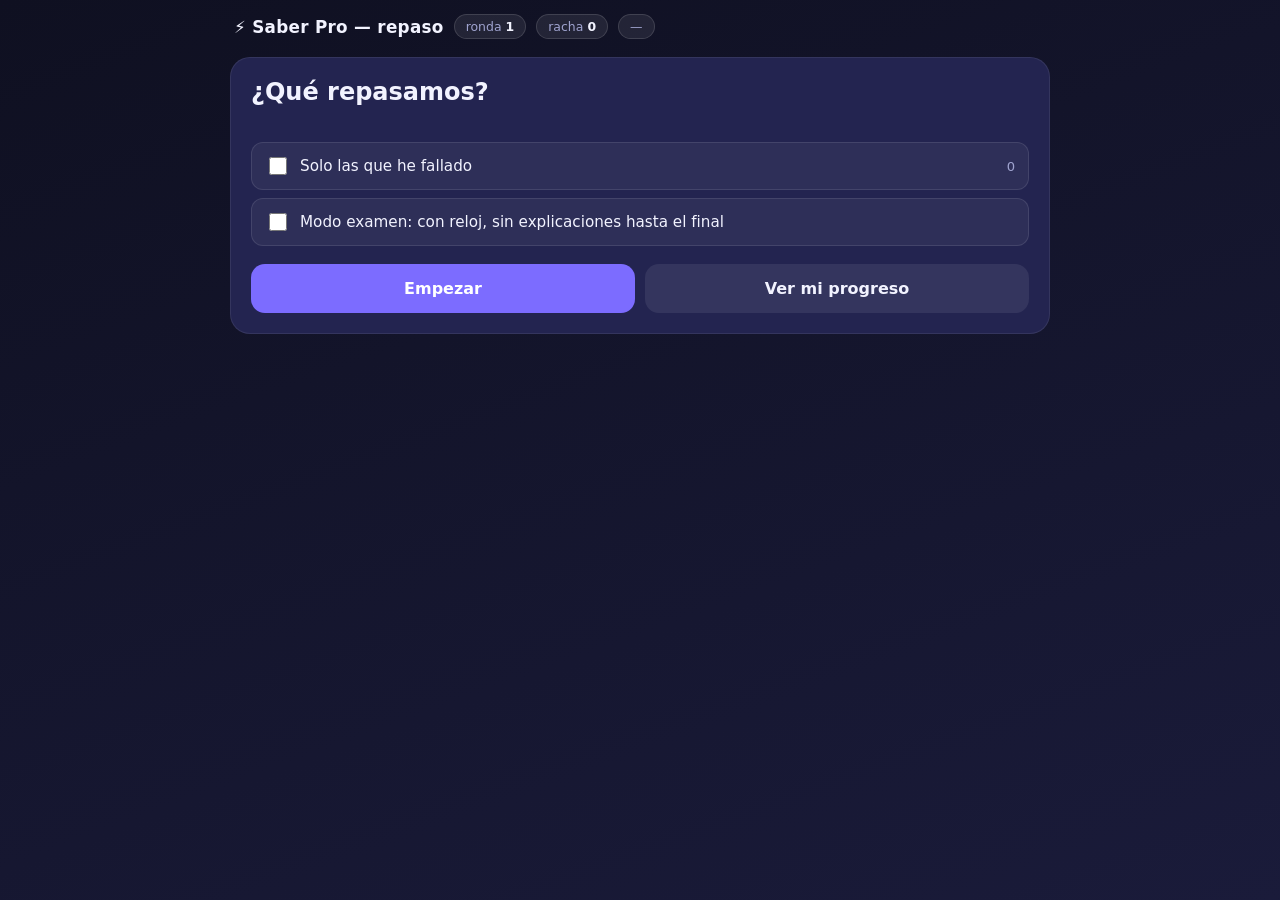
==== src/plantilla.html @ 910c6743 "Repaso Saber Pro: 90 preguntas con explicación, modo examen y GitHub Pages Co-Authored-By: Claude Op" ====
<!DOCTYPE html>
<html lang="es"><head>
<meta charset="utf-8">
<meta name="viewport" content="width=device-width,initial-scale=1,viewport-fit=cover">
<meta name="description" content="Repaso gratuito para el Saber Pro: Lectura Crítica, Razonamiento Cuantitativo y Competencias Ciudadanas, con explicación de cada respuesta.">
<title>Saber Pro — repaso</title>
<style>

:root{
  --bg:#0f1021; --bg2:#1a1b3a; --card:#232450; --txt:#f2f3ff; --dim:#9fa3cf;
  --a:#e2413f; --b:#1368ce; --c:#d89e00; --d:#26890c; --ok:#26890c; --bad:#e2413f;
}
*{box-sizing:border-box;-webkit-tap-highlight-color:transparent}
body{margin:0;font-family:system-ui,-apple-system,"Segoe UI",Roboto,sans-serif;
  background:linear-gradient(160deg,var(--bg),var(--bg2));color:var(--txt);
  min-height:100dvh;padding:env(safe-area-inset-top) 12px calc(12px + env(safe-area-inset-bottom))}
.wrap{max-width:820px;margin:0 auto}
header{display:flex;align-items:center;gap:10px;padding:14px 4px 10px;flex-wrap:wrap}
h1{font-size:1.05rem;margin:0;font-weight:800;letter-spacing:.3px}
.pill{background:#ffffff14;border:1px solid #ffffff22;border-radius:999px;
  padding:4px 11px;font-size:.78rem;color:var(--dim);white-space:nowrap}
.pill b{color:var(--txt)}
button{font:inherit;cursor:pointer;border:0;border-radius:14px}
.menu{background:var(--card);border:1px solid #ffffff14;border-radius:20px;padding:20px;margin-top:8px}
.menu h2{margin:0 0 4px;font-size:1.5rem}
.menu p{color:var(--dim);margin:0 0 18px;font-size:.92rem;line-height:1.5}
.grid{display:grid;gap:10px;grid-template-columns:1fr}
@media(min-width:620px){.grid.dos{grid-template-columns:1fr 1fr}}
.opt-area{display:flex;flex-direction:column;gap:8px;margin:14px 0 18px}
.chk{display:flex;align-items:center;gap:10px;background:#ffffff0d;border:1px solid #ffffff1a;
  border-radius:12px;padding:11px 13px;font-size:.95rem}
.chk input{width:18px;height:18px;accent-color:#7c6cff}
.chk .n{margin-left:auto;color:var(--dim);font-size:.82rem}
.btn{background:#7c6cff;color:#fff;padding:15px 18px;font-weight:800;font-size:1rem;width:100%}
.btn.sec{background:#ffffff14;color:var(--txt);font-weight:600}
.btn:active{transform:translateY(1px)}
.bar{height:6px;background:#ffffff14;border-radius:99px;overflow:hidden;margin:6px 0 14px}
.bar>i{display:block;height:100%;background:#7c6cff;transition:width .3s}
.qbox{background:var(--card);border:1px solid #ffffff14;border-radius:20px;padding:18px}
.meta{display:flex;gap:8px;flex-wrap:wrap;margin-bottom:12px}
.tag{font-size:.72rem;padding:3px 9px;border-radius:99px;background:#ffffff14;color:var(--dim)}
.tag.warn{background:#d89e0033;color:#ffd978}
.q{font-size:1.18rem;line-height:1.45;font-weight:700;margin:0 0 16px}
details.ctx{margin:0 0 14px;background:#ffffff0a;border:1px solid #ffffff1a;border-radius:12px}
details.ctx summary{cursor:pointer;padding:11px 14px;font-size:.88rem;color:#b9bdf0;font-weight:600}
details.ctx .body{padding:0 14px 14px;font-size:.9rem;line-height:1.6;color:#dfe1ff;
  max-height:52vh;overflow:auto}
.opts{display:flex;flex-direction:column;gap:10px}
.opt{display:flex;gap:12px;align-items:flex-start;text-align:left;padding:14px 15px;
  color:#fff;font-size:.97rem;line-height:1.4;width:100%;opacity:.97;transition:.15s}
.opt .k{font-weight:900;flex:0 0 auto;width:22px}
.opt .gr{display:block;width:100%;max-width:430px;margin:8px 0 2px;border-radius:8px;background:#fff}
.opt.A{background:var(--a)} .opt.B{background:var(--b)}
.opt.C{background:var(--c)} .opt.D{background:var(--d)}
.opt:disabled{opacity:.35}
.opt.win{opacity:1;outline:3px solid #fff;transform:scale(1.01)}
.opt.lose{opacity:.3;filter:grayscale(.6)}
.fb{margin-top:16px;border-radius:14px;padding:14px 15px;font-size:.93rem;line-height:1.55;display:none}
.fb.ok{background:#26890c26;border:1px solid #26890c66}
.fb.bad{background:#e2413f26;border:1px solid #e2413f66}
.fb b{display:block;margin-bottom:5px;font-size:1rem}
.fb .why{color:#e8e9ff}
.nav{display:flex;gap:10px;margin-top:16px}
.nav .btn{flex:1}
.stats{display:grid;grid-template-columns:repeat(3,1fr);gap:10px;margin:14px 0}
.stat{background:#ffffff0d;border:1px solid #ffffff14;border-radius:14px;padding:12px;text-align:center}
.stat .v{font-size:1.5rem;font-weight:800}
.stat .l{font-size:.72rem;color:var(--dim);margin-top:2px}
.foot{color:var(--dim);font-size:.75rem;text-align:center;padding:16px 8px 28px;line-height:1.6}
.toast{position:fixed;left:50%;transform:translateX(-50%);bottom:22px;background:#000000cc;
  border:1px solid #ffffff22;padding:10px 16px;border-radius:99px;font-size:.85rem;display:none}
details.ctx .body p{margin:0 0 .7em}
details.ctx .body ul,details.ctx .body ol{margin:0 0 .7em;padding-left:1.3em}
details.ctx .body img{display:block;max-width:100%;margin:8px 0;border-radius:8px;background:#fff}
details.ctx .body table{border-collapse:collapse;font-size:.8rem;margin:0 0 .8em;display:block;overflow-x:auto}
details.ctx .body th,details.ctx .body td{border:1px solid #ffffff2a;padding:4px 7px;text-align:left}
details.ctx .nota{font-size:.78rem;color:var(--dim);font-style:italic}
.reloj{font-variant-numeric:tabular-nums}
.reloj.poco{color:#ffd978;border-color:#d89e0066}
.repaso{margin-top:14px;display:flex;flex-direction:column;gap:10px}
.repaso .it{background:#ffffff0a;border:1px solid #ffffff1a;border-radius:12px;padding:12px 14px;font-size:.9rem;line-height:1.5}
.repaso .it .rq{font-weight:700;margin-bottom:4px}
.repaso .it .ra{color:#9ff59a;margin-bottom:4px}
.repaso .it .rt{color:var(--dim)}
.foot a{color:#b9bdf0}
</style></head>
<body><div class="wrap">

<header>
  <h1>⚡ Saber Pro — repaso</h1>
  <span class="pill" id="pillRonda">ronda <b>1</b></span>
  <span class="pill" id="pillRacha">racha <b>0</b></span>
  <span class="pill" id="pillGlobal">—</span>
  <span class="pill reloj" id="pillReloj" style="display:none"></span>
</header>

<section id="menu" class="menu">
  <h2>¿Qué repasamos?</h2>
  <p id="sub"></p>
  <div class="opt-area" id="areas"></div>
  <div class="opt-area">
    <label class="chk"><input type="checkbox" id="soloFallos">
      Solo las que he fallado <span class="n" id="nFallos">0</span></label>
    <label class="chk"><input type="checkbox" id="modoExamen">
      Modo examen: con reloj, sin explicaciones hasta el final <span class="n" id="nMin"></span></label>
  </div>
  <div class="grid dos">
    <button class="btn" onclick="empezar()">Empezar</button>
    <button class="btn sec" onclick="verStats()">Ver mi progreso</button>
  </div>
</section>

<section id="juego" style="display:none">
  <div class="bar"><i id="barra" style="width:0%"></i></div>
  <div class="qbox">
    <div class="meta" id="meta"></div>
    <div id="ctxHolder"></div>
    <p class="q" id="enunciado"></p>
    <div class="opts" id="opts"></div>
    <div class="fb" id="fb"></div>
    <div class="nav" id="nav" style="display:none">
      <button class="btn" id="btnSig" onclick="siguiente()">Siguiente →</button>
      <button class="btn sec" onclick="salir()">Salir</button>
    </div>
    <div class="nav" id="navExamen" style="display:none">
      <button class="btn sec" onclick="terminar()">Terminar examen</button>
    </div>
  </div>
</section>

<section id="fin" class="menu" style="display:none">
  <h2 id="finTit">Ronda terminada</h2>
  <div class="stats" id="finStats"></div>
  <p class="sub" id="finTxt" style="color:var(--dim);font-size:.9rem;line-height:1.5"></p>
  <div class="repaso" id="finRepaso"></div>
  <div class="grid dos" style="margin-top:16px">
    <button class="btn" onclick="empezar()">Otra ronda ↻</button>
    <button class="btn sec" onclick="salir()">Menú</button>
  </div>
</section>

<p class="foot" id="foot"></p>
<div class="toast" id="toast"></div>
</div>

<script>
const DATA = __DATOS__;
const LS = 'saberpro-progreso-v1';
const SEG_POR_PREGUNTA = DATA.config.segundos_por_pregunta || 120;
let prog = {q:{}, rondas:0, mejorRacha:0};
try { prog = Object.assign(prog, JSON.parse(localStorage.getItem(LS) || '{}')); } catch(e) {}
let cola = [], idx = 0, actual = null, racha = 0, examen = false, reloj = null, fin = 0;
let sesion = null;
const $ = s => document.querySelector(s);
const guardar = () => { try { localStorage.setItem(LS, JSON.stringify(prog)); } catch(e) {} };
const esc = s => String(s ?? '').replace(/[&<>"]/g, m => ({'&':'&amp;','<':'&lt;','>':'&gt;','"':'&quot;'}[m]));
const nombreArea = slug => DATA.areas[slug] || slug;

function toast(t){const e=$('#toast');e.textContent=t;e.style.display='block';
  clearTimeout(e._t);e._t=setTimeout(()=>e.style.display='none',1800);}

// ---------- menu ----------
function pintarMenu(){
  const porArea = {};
  DATA.preguntas.forEach(p => porArea[p.area] = (porArea[p.area]||0)+1);
  $('#areas').innerHTML = Object.entries(porArea).map(([a,n]) =>
    `<label class="chk"><input type="checkbox" class="area" value="${a}" checked>
     ${esc(nombreArea(a))} <span class="n">${n}</span></label>`).join('');
  let sub = `${DATA.preguntas.length} preguntas tipo Saber Pro con la respuesta correcta y su explicación.`;
  const fx = DATA.config.fecha_examen;
  if (fx){
    const dias = Math.ceil((new Date(fx + 'T07:00:00-05:00') - new Date())/86400000);
    if (dias > 0) sub += ` ${DATA.config.nombre_examen || 'Examen'}: faltan ${dias} día${dias==1?'':'s'}.`;
  }
  $('#sub').textContent = sub;
  $('#nFallos').textContent = Object.values(prog.q).filter(q => q.mal > 0).length;
  $('#nMin').textContent = `${Math.round(SEG_POR_PREGUNTA/60*10)/10} min/pregunta`;
  const ok = Object.values(prog.q).reduce((s,q)=>s+q.ok,0);
  const mal = Object.values(prog.q).reduce((s,q)=>s+q.mal,0);
  $('#pillGlobal').innerHTML = (ok+mal) ? `acierto <b>${Math.round(100*ok/(ok+mal))}%</b>` : 'sin datos';
  $('#pillRonda').innerHTML = `ronda <b>${prog.rondas+1}</b>`;
  $('#pillRacha').innerHTML = `mejor racha <b>${prog.mejorRacha}</b>`;
}

function seleccion(){
  const areas = [...document.querySelectorAll('.area:checked')].map(e=>e.value);
  let qs = DATA.preguntas.filter(p => areas.includes(p.area));
  if ($('#soloFallos').checked) qs = qs.filter(p => (prog.q[p.id]||{}).mal > 0);
  return qs;
}

function barajar(a){for(let i=a.length-1;i>0;i--){const j=Math.random()*(i+1)|0;[a[i],a[j]]=[a[j],a[i]];}return a;}

// las que más has fallado salen primero dentro del barajado
function ordenar(qs){
  const peso = {};
  qs.forEach(p => {const q=prog.q[p.id]||{ok:0,mal:0}; peso[p.id] = (q.mal*2 - q.ok) + Math.random()*1.5;});
  return barajar(qs.slice()).sort((a,b)=>peso[b.id]-peso[a.id]);
}

// en examen las preguntas de un mismo texto van juntas, como en la prueba real
function ordenExamen(qs){
  const grupos = {};
  qs.forEach(p => (grupos[p.area+'|'+p.contexto] ||= []).push(p));
  return barajar(Object.values(grupos)).flatMap(g => g.sort((a,b)=>a.n-b.n));
}

function empezar(){
  const qs = seleccion();
  if (!qs.length) return toast('Esa combinación no deja ninguna pregunta');
  examen = $('#modoExamen').checked;
  cola = examen ? ordenExamen(qs) : ordenar(qs);
  idx = 0; racha = 0;
  sesion = {ok:0, mal:0, t0:Date.now(), areas:{}, fallos:[], total:cola.length};
  $('#menu').style.display='none'; $('#fin').style.display='none';
  $('#juego').style.display='block';
  clearInterval(reloj); $('#pillReloj').style.display='none';
  if (examen){
    fin = Date.now() + cola.length * SEG_POR_PREGUNTA * 1000;
    $('#pillReloj').style.display=''; tic(); reloj = setInterval(tic, 1000);
  }
  pintar();
}

function tic(){
  const r = Math.max(0, fin - Date.now());
  const m = Math.floor(r/60000), s = Math.floor(r/1000)%60;
  const e = $('#pillReloj');
  e.innerHTML = `⏱ <b>${m}:${String(s).padStart(2,'0')}</b>`;
  e.classList.toggle('poco', r < 5*60000);
  if (r <= 0){ toast('Se acabó el tiempo'); terminar(); }
}

// ---------- juego ----------
function pintar(){
  actual = cola[idx];
  $('#barra').style.width = (100*idx/cola.length)+'%';
  $('#pillRonda').innerHTML = `ronda <b>${prog.rondas+1}</b> · ${idx+1}/${cola.length}`;
  $('#pillRacha').innerHTML = `racha <b>${racha}</b>`;
  const q = prog.q[actual.id] || {ok:0,mal:0};
  $('#meta').innerHTML =
    `<span class="tag">${esc(nombreArea(actual.area))}</span>`
    + `<span class="tag">#${actual.n}</span>`
    + (Object.keys(actual.opciones).length < 4 ? `<span class="tag warn">el original trae solo ${Object.keys(actual.opciones).length} opciones</span>` : '')
    + (q.mal && !examen ? `<span class="tag warn">la has fallado ${q.mal}×</span>` : '');

  const c = (DATA.contextos[actual.area] || [])[actual.contexto];
  const prev = $('#ctxHolder details');
  const abierto = prev && prev.open && prev.dataset.k === actual.area+'|'+actual.contexto;
  $('#ctxHolder').innerHTML = c
    ? `<details class="ctx" data-k="${actual.area}|${actual.contexto}" ${abierto?'open':''}>
       <summary>📄 ${c.resumen ? 'Resumen del texto' : 'Texto'} ${actual.contexto+1}: ${esc(c.titulo)}</summary>
       <div class="body">${c.resumen ? '<p class="nota">El texto original no está disponible; este es un resumen con lo necesario para responder.</p>' : ''}${c.html}</div></details>` : '';

  $('#enunciado').textContent = actual.enunciado;
  $('#opts').innerHTML = Object.keys(actual.opciones).sort().map(L =>
    `<button class="opt ${L}" data-k="${L}" onclick="responder('${L}')">
       <span class="k">${L}</span><span>${esc(actual.opciones[L])}
       ${(actual.imagenes && actual.imagenes[L]) ? `<img class="gr" src="${actual.imagenes[L]}" alt="opción ${L}">` : ''}
       </span></button>`).join('');
  $('#fb').style.display='none'; $('#nav').style.display='none';
  $('#navExamen').style.display = examen ? 'flex' : 'none';
}

function responder(L){
  if (!actual || document.querySelector('.opt:disabled')) return;
  const bien = (L === actual.correcta);
  document.querySelectorAll('.opt').forEach(b=>{
    b.disabled = true;
    if (examen){ if (b.dataset.k === L) b.classList.add('win'); return; }
    if (b.dataset.k === actual.correcta) b.classList.add('win');
    else if (b.dataset.k === L) b.classList.add('lose');
  });
  const q = prog.q[actual.id] || {ok:0,mal:0};
  bien ? q.ok++ : q.mal++;
  q.ult = Date.now(); prog.q[actual.id] = q;
  bien ? sesion.ok++ : sesion.mal++;
  const a = sesion.areas[actual.area] || {ok:0,mal:0};
  bien ? a.ok++ : a.mal++; sesion.areas[actual.area] = a;
  if (!bien && !sesion.fallos.some(f => f.p === actual)) sesion.fallos.push({p:actual, marcada:L});
  racha = bien ? racha+1 : 0;
  if (racha > prog.mejorRacha) prog.mejorRacha = racha;
  $('#pillRacha').innerHTML = `racha <b>${racha}</b>`;
  guardar();

  if (examen){ setTimeout(siguiente, 250); return; }

  // en repaso, la fallada vuelve a salir unas preguntas después
  if (!bien) cola.splice(Math.min(idx+4, cola.length), 0, actual);
  const fb = $('#fb');
  fb.className = 'fb ' + (bien ? 'ok' : 'bad');
  fb.innerHTML = `<b>${bien ? '✅ Correcta' : '❌ Era la ' + actual.correcta}</b>`
    + (actual.explicacion ? `<div class="why">${actual.explicacion}</div>` : '');
  fb.style.display='block';
  $('#nav').style.display='flex';
  $('#btnSig').textContent = (idx+1 >= cola.length) ? 'Ver resultado →' : 'Siguiente →';
}

function siguiente(){
  if (!sesion || $('#juego').style.display === 'none') return;
  idx++; (idx >= cola.length) ? terminar() : pintar();
}

function terminar(){
  if ($('#juego').style.display === 'none') return;
  clearInterval(reloj); $('#pillReloj').style.display='none';
  prog.rondas++; guardar();
  const tot = examen ? sesion.total : sesion.ok + sesion.mal;
  const pct = tot ? Math.round(100*sesion.ok/tot) : 0;
  const mins = Math.round((Date.now()-sesion.t0)/60000);
  $('#juego').style.display='none'; $('#fin').style.display='block';
  $('#finTit').textContent = pct>=80 ? '💪 Buena ronda' : pct>=60 ? 'Ronda terminada' : 'Hay que insistir';
  $('#finStats').innerHTML =
     `<div class="stat"><div class="v">${pct}%</div><div class="l">acierto</div></div>`
   + `<div class="stat"><div class="v">${sesion.ok}/${tot}</div><div class="l">correctas</div></div>`
   + `<div class="stat"><div class="v">${mins}′</div><div class="l">duración</div></div>`;
  const porArea = Object.entries(sesion.areas)
    .map(([a,v]) => `${esc(nombreArea(a))}: ${Math.round(100*v.ok/(v.ok+v.mal))}%`).join(' · ');
  const sinResp = examen ? tot - sesion.ok - sesion.mal : 0;
  $('#finTxt').innerHTML = porArea
    + (sinResp ? `<br>${sinResp} sin responder (cuentan como incorrectas).` : '')
    + `<br><br>Mejor racha histórica: ${prog.mejorRacha}. Las que fallaste salen primero en la próxima ronda.`;
  $('#finRepaso').innerHTML = (examen && sesion.fallos.length)
    ? '<h3 style="margin:6px 0 0">Repaso de las que fallaste</h3>' + sesion.fallos.map(({p, marcada}) =>
      `<div class="it"><div class="rq">${esc(nombreArea(p.area))} #${p.n} — ${esc(p.enunciado)}</div>
       <div class="ra">✅ ${p.correcta}) ${esc(p.opciones[p.correcta]) || '(ver gráfica)'} <span class="rt">· marcaste ${marcada}</span></div>
       <div class="rt">${p.explicacion}</div></div>`).join('')
    : '';
}

function salir(){ clearInterval(reloj); $('#pillReloj').style.display='none';
  $('#juego').style.display='none'; $('#fin').style.display='none';
  $('#menu').style.display='block'; pintarMenu(); }

function verStats(){
  const e = Object.entries(prog.q);
  if (!e.length) return toast('Todavía no has respondido nada');
  const porArea = {};
  DATA.preguntas.forEach(p=>{
    const q = prog.q[p.id]; if(!q) return;
    const a = porArea[p.area] || {ok:0,mal:0}; a.ok+=q.ok; a.mal+=q.mal; porArea[p.area]=a;
  });
  const lineas = Object.entries(porArea)
    .map(([a,v]) => `${nombreArea(a)}: ${Math.round(100*v.ok/(v.ok+v.mal))}% (${v.ok+v.mal} intentos)`);
  const peores = e.filter(([,q])=>q.mal>0).sort((a,b)=>b[1].mal-a[1].mal).slice(0,5)
    .map(([id,q])=>`${id} (${q.mal} fallos)`);
  alert('TU PROGRESO\n\n' + lineas.join('\n')
    + `\n\nRondas jugadas: ${prog.rondas}\nMejor racha: ${prog.mejorRacha}`
    + (peores.length ? `\n\nLas que más fallas:\n- ${peores.join('\n- ')}` : '')
    + '\n\n(Se guarda solo en este navegador.)');
}

document.addEventListener('keydown', e=>{
  if ($('#juego').style.display === 'none' || e.target.closest('summary')) return;
  const k = e.key.toUpperCase();
  if ('ABCD'.includes(k) && k.length === 1){ const b=document.querySelector(`.opt[data-k="${k}"]`); if(b && !b.disabled) b.click(); }
  if (e.key === 'Enter' && $('#nav').style.display !== 'none') siguiente();
});

$('#foot').innerHTML = DATA.config.pie;
pintarMenu();
</script>
</body></html>
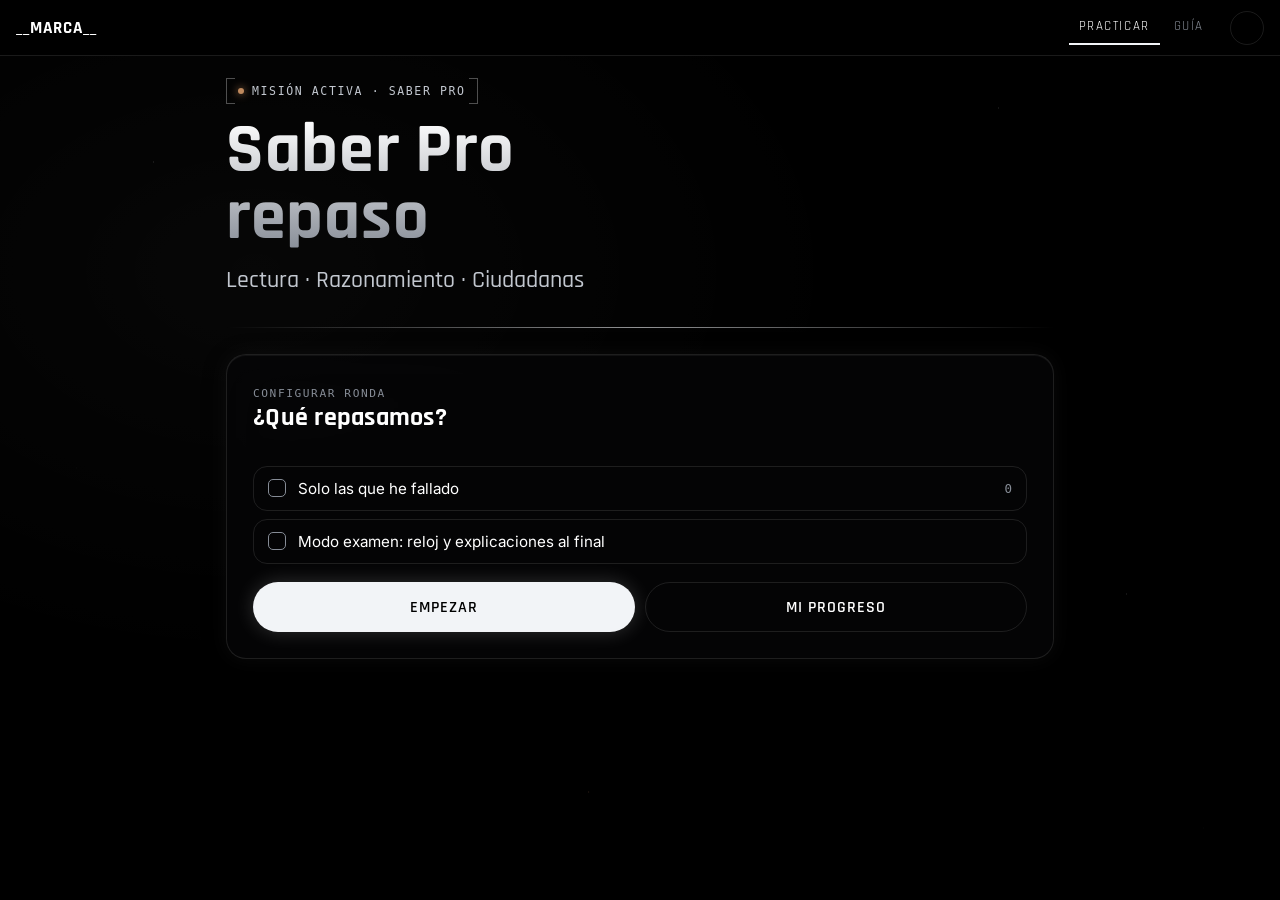
==== commit 053ec798: "Guía de estudio por módulo y estética del portafolio - banco/guia.json: errores típicos, operaciones" ====
--- a/src/plantilla.html
+++ b/src/plantilla.html
@@ -2,124 +2,269 @@
 <html lang="es"><head>
 <meta charset="utf-8">
 <meta name="viewport" content="width=device-width,initial-scale=1,viewport-fit=cover">
-<meta name="description" content="Repaso gratuito para el Saber Pro: Lectura Crítica, Razonamiento Cuantitativo y Competencias Ciudadanas, con explicación de cada respuesta.">
-<title>Saber Pro — repaso</title>
+<meta name="description" content="Repaso gratuito para el Saber Pro: Lectura Crítica, Razonamiento Cuantitativo y Competencias Ciudadanas, con explicación de cada respuesta y guía de estudio.">
+<meta property="og:title" content="Saber Pro · Repaso">
+<meta property="og:description" content="90 preguntas tipo Saber Pro con explicación, modo examen con reloj y guía de estudio. Gratis y sin registro.">
+<meta property="og:locale" content="es_CO">
+<title>Saber Pro · Repaso</title>
+<link rel="preconnect" href="https://fonts.googleapis.com">
+<link rel="preconnect" href="https://fonts.gstatic.com" crossorigin>
+<link href="https://fonts.googleapis.com/css2?family=Inter:wght@300;400;500;600;700&family=Rajdhani:wght@500;600;700&display=swap" rel="stylesheet">
 <style>
-
 :root{
-  --bg:#0f1021; --bg2:#1a1b3a; --card:#232450; --txt:#f2f3ff; --dim:#9fa3cf;
-  --a:#e2413f; --b:#1368ce; --c:#d89e00; --d:#26890c; --ok:#26890c; --bad:#e2413f;
+  --space-900:#000; --space-800:#050506; --space-700:#0b0b0d; --space-600:#141416; --space-500:#232326;
+  --orbital:#f2f4f7; --orbital-hover:#fff; --sls:#c08a5e;
+  --glass-bg:#060608b8; --glass-border:#ffffff1a; --glass-glow:#ffffff0a;
+  --txt:#fff; --txt-2:#c2c7cf; --txt-3:#868c96; --txt-4:#4b5058;
+  --glow-1:#ffffff0d; --glow-2:#ffffff1a; --glow-3:#ffffff2e; --accent-line:#ffffff4d; --accent-fill:#ffffff14;
+  --btn-fg:#000; --ok:#7ed69a; --ok-bg:#7ed69a14; --bad:#e0796b; --bad-bg:#e0796b14;
+  --star:#ffffff; --shadow:0 0 20px var(--glass-glow),0 4px 24px #0000004d,inset 0 1px #ffffff0d;
+  --f-head:"Rajdhani",-apple-system,BlinkMacSystemFont,"SF Pro Display",sans-serif;
+  --f-body:"Inter",-apple-system,BlinkMacSystemFont,"Segoe UI",sans-serif;
+  --f-mono:"SF Mono","Cascadia Code","Fira Code",Menlo,monospace;
+  --spring:cubic-bezier(.175,.885,.32,1.275);
+  color-scheme:dark;
+}
+body.lunar{
+  --space-900:#f2f2f0; --space-800:#fff; --space-700:#ebebe8; --space-600:#dcdcd8; --space-500:#bdbdb8;
+  --orbital:#0a0a0a; --orbital-hover:#000; --sls:#8a5a33;
+  --glass-bg:#fff; --glass-border:#00000024; --glass-glow:transparent;
+  --txt:#000; --txt-2:#3a3a3d; --txt-3:#75757a; --txt-4:#a5a5aa;
+  --glow-1:#0000000a; --glow-2:#00000014; --glow-3:#00000024; --accent-line:#00000040; --accent-fill:#0000000d;
+  --btn-fg:#fff; --ok:#1f7a3d; --ok-bg:#1f7a3d12; --bad:#b23b2e; --bad-bg:#b23b2e10;
+  --star:#00000000; --shadow:0 1px 2px #00000012,0 10px 28px -14px #00000073;
+  color-scheme:light;
 }
 *{box-sizing:border-box;-webkit-tap-highlight-color:transparent}
-body{margin:0;font-family:system-ui,-apple-system,"Segoe UI",Roboto,sans-serif;
-  background:linear-gradient(160deg,var(--bg),var(--bg2));color:var(--txt);
-  min-height:100dvh;padding:env(safe-area-inset-top) 12px calc(12px + env(safe-area-inset-bottom))}
-.wrap{max-width:820px;margin:0 auto}
-header{display:flex;align-items:center;gap:10px;padding:14px 4px 10px;flex-wrap:wrap}
-h1{font-size:1.05rem;margin:0;font-weight:800;letter-spacing:.3px}
-.pill{background:#ffffff14;border:1px solid #ffffff22;border-radius:999px;
-  padding:4px 11px;font-size:.78rem;color:var(--dim);white-space:nowrap}
-.pill b{color:var(--txt)}
-button{font:inherit;cursor:pointer;border:0;border-radius:14px}
-.menu{background:var(--card);border:1px solid #ffffff14;border-radius:20px;padding:20px;margin-top:8px}
-.menu h2{margin:0 0 4px;font-size:1.5rem}
-.menu p{color:var(--dim);margin:0 0 18px;font-size:.92rem;line-height:1.5}
-.grid{display:grid;gap:10px;grid-template-columns:1fr}
-@media(min-width:620px){.grid.dos{grid-template-columns:1fr 1fr}}
-.opt-area{display:flex;flex-direction:column;gap:8px;margin:14px 0 18px}
-.chk{display:flex;align-items:center;gap:10px;background:#ffffff0d;border:1px solid #ffffff1a;
-  border-radius:12px;padding:11px 13px;font-size:.95rem}
-.chk input{width:18px;height:18px;accent-color:#7c6cff}
-.chk .n{margin-left:auto;color:var(--dim);font-size:.82rem}
-.btn{background:#7c6cff;color:#fff;padding:15px 18px;font-weight:800;font-size:1rem;width:100%}
-.btn.sec{background:#ffffff14;color:var(--txt);font-weight:600}
-.btn:active{transform:translateY(1px)}
-.bar{height:6px;background:#ffffff14;border-radius:99px;overflow:hidden;margin:6px 0 14px}
-.bar>i{display:block;height:100%;background:#7c6cff;transition:width .3s}
-.qbox{background:var(--card);border:1px solid #ffffff14;border-radius:20px;padding:18px}
-.meta{display:flex;gap:8px;flex-wrap:wrap;margin-bottom:12px}
-.tag{font-size:.72rem;padding:3px 9px;border-radius:99px;background:#ffffff14;color:var(--dim)}
-.tag.warn{background:#d89e0033;color:#ffd978}
-.q{font-size:1.18rem;line-height:1.45;font-weight:700;margin:0 0 16px}
-details.ctx{margin:0 0 14px;background:#ffffff0a;border:1px solid #ffffff1a;border-radius:12px}
-details.ctx summary{cursor:pointer;padding:11px 14px;font-size:.88rem;color:#b9bdf0;font-weight:600}
-details.ctx .body{padding:0 14px 14px;font-size:.9rem;line-height:1.6;color:#dfe1ff;
-  max-height:52vh;overflow:auto}
+html{scroll-behavior:smooth}
+body{margin:0;font-family:var(--f-body);color:var(--txt);background:var(--space-900);
+  -webkit-font-smoothing:antialiased;min-height:100dvh;overflow-x:hidden;transition:background-color .5s,color .5s}
+body::before{content:"";position:fixed;inset:0;pointer-events:none;z-index:0;opacity:.55;
+  background-image:
+    radial-gradient(1px 1px at 12% 18%,var(--star),transparent 60%),
+    radial-gradient(1px 1px at 78% 12%,var(--star),transparent 60%),
+    radial-gradient(1.5px 1.5px at 64% 44%,var(--star),transparent 60%),
+    radial-gradient(1px 1px at 30% 72%,var(--star),transparent 60%),
+    radial-gradient(1px 1px at 88% 66%,var(--star),transparent 60%),
+    radial-gradient(1.5px 1.5px at 46% 88%,#c08a5e99,transparent 60%),
+    radial-gradient(1px 1px at 6% 52%,var(--star),transparent 60%),
+    radial-gradient(1px 1px at 94% 92%,var(--star),transparent 60%),
+    radial-gradient(1px 1px at 52% 6%,#c08a5e88,transparent 60%),
+    radial-gradient(900px 600px at 20% 30%,var(--glow-1),transparent 70%)}
+body.lunar::before{opacity:1;background-image:
+    linear-gradient(var(--glow-1) 1px,transparent 1px),linear-gradient(90deg,var(--glow-1) 1px,transparent 1px);
+  background-size:56px 56px}
+a{color:inherit}
+button{font:inherit;color:inherit;cursor:pointer;border:0;background:none}
+.mono{font-family:var(--f-mono)}
+
+/* barra superior */
+.top{position:sticky;top:0;z-index:20;display:flex;align-items:center;gap:16px;
+  padding:calc(10px + env(safe-area-inset-top)) 16px 10px;background:color-mix(in srgb,var(--space-900) 88%,transparent);
+  backdrop-filter:blur(12px);-webkit-backdrop-filter:blur(12px);border-bottom:1px solid var(--glass-border)}
+.brand{font-family:var(--f-head);font-weight:700;letter-spacing:.06em;text-transform:uppercase;text-decoration:none;font-size:1.05rem;white-space:nowrap}
+.tabs{display:flex;gap:4px;margin-left:auto}
+.tab{font-family:var(--f-head);font-size:.82rem;letter-spacing:.12em;text-transform:uppercase;color:var(--txt-3);
+  padding:8px 10px;border-bottom:2px solid transparent;transition:color .2s}
+.tab:hover{color:var(--txt)}
+.tab.on{color:var(--txt);border-bottom-color:var(--orbital)}
+.tema{width:34px;height:34px;border-radius:50%;border:1px solid var(--glass-border);display:grid;place-items:center;flex:0 0 auto}
+.tema:hover{border-color:var(--orbital)}
+.tema svg{width:16px;height:16px;stroke:currentColor;fill:none;stroke-width:1.8}
+
+.wrap{position:relative;z-index:1;max-width:860px;margin:0 auto;padding:22px 16px calc(24px + env(safe-area-inset-bottom))}
+
+/* tipografía tipo portafolio */
+.badge{display:inline-flex;align-items:center;gap:8px;font-family:var(--f-mono);font-size:.72rem;letter-spacing:.14em;
+  text-transform:uppercase;color:var(--txt-2);padding:6px 12px;position:relative}
+.badge::before,.badge::after{content:"";position:absolute;top:0;bottom:0;width:8px;border:1px solid var(--accent-line)}
+.badge::before{left:0;border-right:0}.badge::after{right:0;border-left:0}
+.badge i{width:6px;height:6px;border-radius:50%;background:var(--sls);box-shadow:0 0 8px var(--sls)}
+.hero h1{font-family:var(--f-head);font-weight:700;letter-spacing:.01em;line-height:.95;margin:14px 0 8px;
+  font-size:clamp(2.6rem,9vw,4.4rem);background:linear-gradient(180deg,var(--txt),var(--txt-3));
+  -webkit-background-clip:text;background-clip:text;color:transparent}
+.hero .sub{font-family:var(--f-head);font-size:clamp(1.15rem,3.6vw,1.5rem);color:var(--txt-2);margin:0 0 12px;font-weight:500}
+.hero p{color:var(--txt-3);line-height:1.7;margin:0;font-size:.98rem}
+.telemetria{font-family:var(--f-mono);font-size:.75rem;color:var(--txt-4);margin:14px 0 0;letter-spacing:.04em;overflow-wrap:anywhere}
+.telemetria b{color:var(--txt-3);font-weight:500}
+.signal{height:1px;margin:26px 0;background:linear-gradient(90deg,transparent,var(--orbital),transparent);opacity:.6}
+.h2{font-family:var(--f-head);font-weight:700;font-size:1.6rem;margin:0 0 4px;letter-spacing:.01em}
+.lbl{font-family:var(--f-mono);font-size:.7rem;letter-spacing:.14em;text-transform:uppercase;color:var(--txt-3)}
+
+/* tarjetas de vidrio */
+.glass{background:var(--glass-bg);border:1px solid var(--glass-border);border-radius:20px;box-shadow:var(--shadow);
+  -webkit-backdrop-filter:blur(30px) saturate(180%);backdrop-filter:blur(30px) saturate(180%);position:relative}
+.panel{padding:20px}
+@media(min-width:640px){.panel{padding:26px}}
+
+/* menú */
+.chips{display:flex;flex-direction:column;gap:8px;margin:14px 0 18px}
+.chk{display:flex;align-items:center;gap:12px;border:1px solid var(--glass-border);border-radius:14px;
+  padding:12px 14px;font-size:.95rem;cursor:pointer;transition:border-color .25s,background .25s}
+.chk:hover{border-color:var(--accent-line)}
+.chk:has(input:checked){border-color:var(--accent-line);background:var(--accent-fill)}
+.chk input{appearance:none;-webkit-appearance:none;width:18px;height:18px;border:1.5px solid var(--txt-3);border-radius:5px;
+  margin:0;flex:0 0 auto;display:grid;place-items:center;cursor:pointer}
+.chk input:checked{background:var(--orbital);border-color:var(--orbital)}
+.chk input:checked::after{content:"";width:9px;height:5px;border:2px solid var(--btn-fg);border-top:0;border-right:0;transform:rotate(-45deg) translate(1px,-1px)}
+.chk .n{margin-left:auto;font-family:var(--f-mono);color:var(--txt-3);font-size:.78rem;white-space:nowrap}
+.botones{display:grid;gap:10px;grid-template-columns:1fr}
+@media(min-width:560px){.botones{grid-template-columns:1fr 1fr}}
+.btn{font-family:var(--f-head);font-weight:600;letter-spacing:.06em;text-transform:uppercase;font-size:.98rem;
+  border-radius:999px;padding:14px 22px;display:inline-flex;justify-content:center;align-items:center;gap:8px;width:100%;
+  transition:transform .3s var(--spring),box-shadow .3s,background .3s,border-color .3s,color .3s}
+.btn.pri{background:var(--orbital);color:var(--btn-fg);box-shadow:0 0 20px var(--glow-3)}
+.btn.pri:hover{background:var(--orbital-hover);box-shadow:0 0 30px var(--accent-line);transform:scale(1.02)}
+.btn.sec{border:1px solid var(--glass-border);color:var(--txt)}
+.btn.sec:hover{border-color:var(--orbital);box-shadow:0 0 20px var(--glow-2)}
+
+/* juego */
+.hud{display:flex;flex-wrap:wrap;gap:8px;margin:0 0 12px}
+.pill{font-family:var(--f-mono);font-size:.74rem;letter-spacing:.04em;color:var(--txt-3);border:1px solid var(--glass-border);
+  border-radius:999px;padding:5px 11px;white-space:nowrap}
+.pill b{color:var(--txt);font-weight:600}
+.pill.poco{color:var(--sls);border-color:var(--sls)}
+.bar{height:2px;background:var(--glow-2);overflow:hidden;margin:0 0 16px;border-radius:2px}
+.bar>i{display:block;height:100%;background:var(--orbital);transition:width .4s var(--spring);box-shadow:0 0 10px var(--orbital)}
+.meta{display:flex;gap:8px;flex-wrap:wrap;margin-bottom:14px}
+.tag{font-family:var(--f-mono);font-size:.68rem;letter-spacing:.1em;text-transform:uppercase;padding:4px 9px;border-radius:999px;
+  border:1px solid var(--glass-border);color:var(--txt-3)}
+.tag.warn{color:var(--sls);border-color:color-mix(in srgb,var(--sls) 55%,transparent)}
+.q{font-family:var(--f-head);font-size:1.4rem;line-height:1.3;font-weight:600;margin:0 0 16px;letter-spacing:.005em}
+details.ctx{margin:0 0 16px;border:1px solid var(--glass-border);border-radius:14px;overflow:hidden}
+details.ctx summary{cursor:pointer;padding:12px 14px;font-size:.88rem;color:var(--txt-2);font-weight:500;list-style:none;display:flex;gap:10px;align-items:baseline}
+details.ctx summary::-webkit-details-marker{display:none}
+details.ctx summary::before{content:"+";font-family:var(--f-mono);color:var(--sls);flex:0 0 auto}
+details.ctx[open] summary::before{content:"−"}
+details.ctx .body{padding:2px 16px 16px;font-size:.92rem;line-height:1.7;color:var(--txt-2);max-height:55vh;overflow:auto;border-top:1px solid var(--glass-border)}
+details.ctx .body p{margin:.7em 0}
+details.ctx .body ul,details.ctx .body ol{margin:.6em 0;padding-left:1.3em}
+details.ctx .body img{display:block;max-width:100%;margin:10px 0;border-radius:10px;background:#fff}
+details.ctx .body table{border-collapse:collapse;font-size:.8rem;margin:.6em 0;display:block;overflow-x:auto}
+details.ctx .body th,details.ctx .body td{border:1px solid var(--glass-border);padding:5px 8px;text-align:left}
+details.ctx .nota{font-size:.78rem;color:var(--txt-3);font-style:italic}
 .opts{display:flex;flex-direction:column;gap:10px}
-.opt{display:flex;gap:12px;align-items:flex-start;text-align:left;padding:14px 15px;
-  color:#fff;font-size:.97rem;line-height:1.4;width:100%;opacity:.97;transition:.15s}
-.opt .k{font-weight:900;flex:0 0 auto;width:22px}
-.opt .gr{display:block;width:100%;max-width:430px;margin:8px 0 2px;border-radius:8px;background:#fff}
-.opt.A{background:var(--a)} .opt.B{background:var(--b)}
-.opt.C{background:var(--c)} .opt.D{background:var(--d)}
-.opt:disabled{opacity:.35}
-.opt.win{opacity:1;outline:3px solid #fff;transform:scale(1.01)}
-.opt.lose{opacity:.3;filter:grayscale(.6)}
-.fb{margin-top:16px;border-radius:14px;padding:14px 15px;font-size:.93rem;line-height:1.55;display:none}
-.fb.ok{background:#26890c26;border:1px solid #26890c66}
-.fb.bad{background:#e2413f26;border:1px solid #e2413f66}
-.fb b{display:block;margin-bottom:5px;font-size:1rem}
-.fb .why{color:#e8e9ff}
+.opt{display:flex;gap:14px;align-items:flex-start;text-align:left;padding:14px 16px;width:100%;font-size:.97rem;line-height:1.5;
+  border:1px solid var(--glass-border);border-radius:16px;color:var(--txt);background:var(--glow-1);
+  transition:border-color .25s,background .25s,transform .3s var(--spring),opacity .25s}
+.opt:not(:disabled):hover{border-color:var(--orbital);transform:translateX(3px)}
+.opt .k{font-family:var(--f-mono);font-weight:600;flex:0 0 auto;width:28px;height:28px;border-radius:50%;
+  border:1px solid var(--accent-line);display:grid;place-items:center;font-size:.85rem;color:var(--txt-2)}
+.opt .gr{display:block;width:100%;max-width:440px;margin:8px 0 2px;border-radius:10px;background:#fff}
+.opt:disabled{cursor:default;opacity:.45}
+.opt.win{opacity:1;border-color:var(--ok);background:var(--ok-bg)}
+.opt.win .k{border-color:var(--ok);color:var(--ok)}
+.opt.lose{opacity:1;border-color:var(--bad);background:var(--bad-bg)}
+.opt.lose .k{border-color:var(--bad);color:var(--bad)}
+.opt.pick{opacity:1;border-color:var(--orbital);background:var(--accent-fill)}
+.fb{margin-top:16px;border-radius:16px;padding:15px 16px;font-size:.94rem;line-height:1.65;display:none;border:1px solid}
+.fb.ok{border-color:color-mix(in srgb,var(--ok) 50%,transparent);background:var(--ok-bg)}
+.fb.bad{border-color:color-mix(in srgb,var(--bad) 50%,transparent);background:var(--bad-bg)}
+.fb .res{display:block;margin-bottom:6px;font-family:var(--f-head);font-size:1.1rem;font-weight:700;letter-spacing:.04em;text-transform:uppercase}
+.fb.ok .res{color:var(--ok)} .fb.bad .res{color:var(--bad)}
+.fb .why{color:var(--txt-2)}
 .nav{display:flex;gap:10px;margin-top:16px}
-.nav .btn{flex:1}
-.stats{display:grid;grid-template-columns:repeat(3,1fr);gap:10px;margin:14px 0}
-.stat{background:#ffffff0d;border:1px solid #ffffff14;border-radius:14px;padding:12px;text-align:center}
-.stat .v{font-size:1.5rem;font-weight:800}
-.stat .l{font-size:.72rem;color:var(--dim);margin-top:2px}
-.foot{color:var(--dim);font-size:.75rem;text-align:center;padding:16px 8px 28px;line-height:1.6}
-.toast{position:fixed;left:50%;transform:translateX(-50%);bottom:22px;background:#000000cc;
-  border:1px solid #ffffff22;padding:10px 16px;border-radius:99px;font-size:.85rem;display:none}
-details.ctx .body p{margin:0 0 .7em}
-details.ctx .body ul,details.ctx .body ol{margin:0 0 .7em;padding-left:1.3em}
-details.ctx .body img{display:block;max-width:100%;margin:8px 0;border-radius:8px;background:#fff}
-details.ctx .body table{border-collapse:collapse;font-size:.8rem;margin:0 0 .8em;display:block;overflow-x:auto}
-details.ctx .body th,details.ctx .body td{border:1px solid #ffffff2a;padding:4px 7px;text-align:left}
-details.ctx .nota{font-size:.78rem;color:var(--dim);font-style:italic}
-.reloj{font-variant-numeric:tabular-nums}
-.reloj.poco{color:#ffd978;border-color:#d89e0066}
-.repaso{margin-top:14px;display:flex;flex-direction:column;gap:10px}
-.repaso .it{background:#ffffff0a;border:1px solid #ffffff1a;border-radius:12px;padding:12px 14px;font-size:.9rem;line-height:1.5}
-.repaso .it .rq{font-weight:700;margin-bottom:4px}
-.repaso .it .ra{color:#9ff59a;margin-bottom:4px}
-.repaso .it .rt{color:var(--dim)}
-.foot a{color:#b9bdf0}
+
+/* resumen */
+.stats{display:grid;grid-template-columns:repeat(3,1fr);gap:10px;margin:18px 0}
+.stat{text-align:center;padding:6px 0}
+.stat .v{font-family:var(--f-head);font-size:clamp(2rem,8vw,2.8rem);font-weight:700;line-height:1}
+.stat .l{font-family:var(--f-mono);font-size:.64rem;letter-spacing:.16em;text-transform:uppercase;color:var(--txt-3);margin-top:8px}
+.txtfin{color:var(--txt-3);font-size:.92rem;line-height:1.6}
+.repaso{margin-top:16px;display:flex;flex-direction:column;gap:10px}
+.repaso h3,.guia h3{font-family:var(--f-head);font-size:1.25rem;margin:8px 0 2px}
+.it{border:1px solid var(--glass-border);border-radius:14px;padding:13px 15px;font-size:.9rem;line-height:1.6}
+.it .rq{font-weight:600;margin-bottom:6px}
+.it .ra{color:var(--ok);margin-bottom:6px}
+.it .rt{color:var(--txt-3)}
+
+/* guía */
+.guia{display:flex;flex-direction:column;gap:14px}
+.plan{padding:18px 18px 18px 22px}
+.plan::before{content:"";position:absolute;left:0;top:14%;bottom:14%;width:3px;border-radius:3px;background:linear-gradient(to bottom,var(--orbital),transparent)}
+.plan h4{font-family:var(--f-head);font-size:1.12rem;margin:0 0 10px;letter-spacing:.01em}
+.plan ul{margin:0;padding-left:1.1em;color:var(--txt-2);font-size:.93rem;line-height:1.7}
+.plan li{margin:.25em 0}
+.plan li::marker{color:var(--sls)}
+.fechas{width:100%;border-collapse:collapse;font-size:.9rem}
+.fechas td{padding:8px 0;border-bottom:1px solid var(--glass-border);color:var(--txt-2);vertical-align:top}
+.fechas td:last-child{text-align:right;color:var(--txt);font-family:var(--f-mono);font-size:.8rem;padding-left:12px}
+.fechas tr.hoy td{color:var(--sls)}
+.auto summary{cursor:pointer;color:var(--txt);font-weight:500;padding:10px 0;list-style:none;display:flex;gap:10px;line-height:1.5}
+.auto summary::-webkit-details-marker{display:none}
+.auto summary::before{content:"?";font-family:var(--f-mono);color:var(--sls);flex:0 0 auto}
+.auto[open] summary::before{content:"✓"}
+.auto{border-bottom:1px solid var(--glass-border)}
+.auto .r{color:var(--txt-2);padding:0 0 12px 22px;font-size:.92rem;line-height:1.65}
+.areanav{display:flex;flex-wrap:wrap;gap:8px}
+.areanav button{font-family:var(--f-mono);font-size:.74rem;letter-spacing:.06em;border:1px solid var(--glass-border);border-radius:999px;padding:8px 13px;color:var(--txt-2)}
+.areanav button.on{background:var(--orbital);color:var(--btn-fg);border-color:var(--orbital)}
+
+.foot{position:relative;z-index:1;color:var(--txt-3);font-size:.76rem;text-align:center;padding:10px 16px 34px;line-height:1.8}
+.foot a{color:var(--txt-2)}
+.toast{position:fixed;left:50%;transform:translateX(-50%);bottom:22px;z-index:30;background:var(--orbital);color:var(--btn-fg);
+  font-family:var(--f-head);letter-spacing:.04em;padding:10px 18px;border-radius:999px;font-size:.92rem;display:none}
+@media(prefers-reduced-motion:reduce){*{transition:none!important;scroll-behavior:auto}}
 </style></head>
-<body><div class="wrap">
-
-<header>
-  <h1>⚡ Saber Pro — repaso</h1>
-  <span class="pill" id="pillRonda">ronda <b>1</b></span>
-  <span class="pill" id="pillRacha">racha <b>0</b></span>
-  <span class="pill" id="pillGlobal">—</span>
-  <span class="pill reloj" id="pillReloj" style="display:none"></span>
-</header>
-
-<section id="menu" class="menu">
-  <h2>¿Qué repasamos?</h2>
-  <p id="sub"></p>
-  <div class="opt-area" id="areas"></div>
-  <div class="opt-area">
-    <label class="chk"><input type="checkbox" id="soloFallos">
-      Solo las que he fallado <span class="n" id="nFallos">0</span></label>
-    <label class="chk"><input type="checkbox" id="modoExamen">
-      Modo examen: con reloj, sin explicaciones hasta el final <span class="n" id="nMin"></span></label>
-  </div>
-  <div class="grid dos">
-    <button class="btn" onclick="empezar()">Empezar</button>
-    <button class="btn sec" onclick="verStats()">Ver mi progreso</button>
+<body>
+<script>try{document.body.classList.toggle('lunar',localStorage.getItem('theme')==='lunar')}catch(e){}</script>
+
+<nav class="top">
+  <a class="brand" href="__INICIO__" title="Inicio">__MARCA__</a>
+  <div class="tabs">
+    <button class="tab on" data-v="practicar" onclick="vista('practicar')">Practicar</button>
+    <button class="tab" data-v="guia" onclick="vista('guia')">Guía</button>
+  </div>
+  <button class="tema" onclick="cambiarTema()" aria-label="Cambiar tema" title="Cambiar tema">
+    <svg viewBox="0 0 24 24" id="icTema"></svg>
+  </button>
+</nav>
+
+<main class="wrap">
+
+<!-- ============ PRACTICAR ============ -->
+<div id="vPracticar">
+<section id="menu">
+  <div class="hero">
+    <span class="badge"><i></i>Misión activa · Saber Pro</span>
+    <h1>Saber Pro<br>repaso</h1>
+    <p class="sub">Lectura · Razonamiento · Ciudadanas</p>
+    <p id="sub"></p>
+    <p class="telemetria" id="telem"></p>
+  </div>
+  <div class="signal"></div>
+  <div class="glass panel">
+    <span class="lbl">Configurar ronda</span>
+    <h2 class="h2">¿Qué repasamos?</h2>
+    <div class="chips" id="areas"></div>
+    <div class="chips">
+      <label class="chk"><input type="checkbox" id="soloFallos">
+        Solo las que he fallado <span class="n" id="nFallos">0</span></label>
+      <label class="chk"><input type="checkbox" id="modoExamen">
+        Modo examen: reloj y explicaciones al final <span class="n" id="nMin"></span></label>
+    </div>
+    <div class="botones">
+      <button class="btn pri" onclick="empezar()">Empezar</button>
+      <button class="btn sec" onclick="verStats()">Mi progreso</button>
+    </div>
   </div>
 </section>
 
 <section id="juego" style="display:none">
+  <div class="hud">
+    <span class="pill" id="pillRonda"></span>
+    <span class="pill" id="pillRacha"></span>
+    <span class="pill" id="pillReloj" style="display:none"></span>
+  </div>
   <div class="bar"><i id="barra" style="width:0%"></i></div>
-  <div class="qbox">
+  <div class="glass panel">
     <div class="meta" id="meta"></div>
     <div id="ctxHolder"></div>
     <p class="q" id="enunciado"></p>
     <div class="opts" id="opts"></div>
     <div class="fb" id="fb"></div>
     <div class="nav" id="nav" style="display:none">
-      <button class="btn" id="btnSig" onclick="siguiente()">Siguiente →</button>
+      <button class="btn pri" id="btnSig" onclick="siguiente()">Siguiente →</button>
       <button class="btn sec" onclick="salir()">Salir</button>
     </div>
     <div class="nav" id="navExamen" style="display:none">
@@ -128,20 +273,38 @@
   </div>
 </section>
 
-<section id="fin" class="menu" style="display:none">
-  <h2 id="finTit">Ronda terminada</h2>
-  <div class="stats" id="finStats"></div>
-  <p class="sub" id="finTxt" style="color:var(--dim);font-size:.9rem;line-height:1.5"></p>
-  <div class="repaso" id="finRepaso"></div>
-  <div class="grid dos" style="margin-top:16px">
-    <button class="btn" onclick="empezar()">Otra ronda ↻</button>
-    <button class="btn sec" onclick="salir()">Menú</button>
+<section id="fin" style="display:none">
+  <div class="glass panel">
+    <span class="lbl">Informe de misión</span>
+    <h2 class="h2" id="finTit">Ronda terminada</h2>
+    <div class="stats" id="finStats"></div>
+    <p class="txtfin" id="finTxt"></p>
+    <div class="repaso" id="finRepaso"></div>
+    <div class="botones" style="margin-top:18px">
+      <button class="btn pri" onclick="empezar()">Otra ronda ↻</button>
+      <button class="btn sec" onclick="salir()">Menú</button>
+    </div>
   </div>
 </section>
+</div>
+
+<!-- ============ GUÍA ============ -->
+<div id="vGuia" style="display:none">
+  <div class="hero">
+    <span class="badge"><i></i>Flight.plan</span>
+    <h1>Guía de<br>estudio</h1>
+    <p class="sub">Lo que hay que saber antes de entrar</p>
+    <p>Errores típicos, operaciones y conceptos que salieron en los simulacros, más preguntas de autoevaluación.</p>
+  </div>
+  <div class="signal"></div>
+  <div class="areanav" id="areanav"></div>
+  <div class="guia" id="guia" style="margin-top:14px"></div>
+</div>
+
+</main>
 
 <p class="foot" id="foot"></p>
 <div class="toast" id="toast"></div>
-</div>
 
 <script>
 const DATA = __DATOS__;
@@ -150,7 +313,7 @@
 let prog = {q:{}, rondas:0, mejorRacha:0};
 try { prog = Object.assign(prog, JSON.parse(localStorage.getItem(LS) || '{}')); } catch(e) {}
 let cola = [], idx = 0, actual = null, racha = 0, examen = false, reloj = null, fin = 0;
-let sesion = null;
+let sesion = null, areaGuia = 'general';
 const $ = s => document.querySelector(s);
 const guardar = () => { try { localStorage.setItem(LS, JSON.stringify(prog)); } catch(e) {} };
 const esc = s => String(s ?? '').replace(/[&<>"]/g, m => ({'&':'&amp;','<':'&lt;','>':'&gt;','"':'&quot;'}[m]));
@@ -159,27 +322,48 @@
 function toast(t){const e=$('#toast');e.textContent=t;e.style.display='block';
   clearTimeout(e._t);e._t=setTimeout(()=>e.style.display='none',1800);}
 
+// ---------- tema (mismo ajuste que el portafolio) ----------
+const IC_LUNA = '<path d="M21 12.8A9 9 0 1 1 11.2 3a7 7 0 0 0 9.8 9.8z"/>';
+const IC_SOL = '<circle cx="12" cy="12" r="4"/><path d="M12 2v2M12 20v2M4.9 4.9l1.4 1.4M17.7 17.7l1.4 1.4M2 12h2M20 12h2M4.9 19.1l1.4-1.4M17.7 6.3l1.4-1.4"/>';
+function pintarTema(){ $('#icTema').innerHTML = document.body.classList.contains('lunar') ? IC_SOL : IC_LUNA; }
+function cambiarTema(){
+  const l = document.body.classList.toggle('lunar');
+  try { localStorage.setItem('theme', l ? 'lunar' : 'dark'); } catch(e) {}
+  pintarTema();
+}
+
+function vista(v){
+  document.querySelectorAll('.tab').forEach(t => t.classList.toggle('on', t.dataset.v === v));
+  $('#vPracticar').style.display = v === 'practicar' ? '' : 'none';
+  $('#vGuia').style.display = v === 'guia' ? '' : 'none';
+  if (v === 'guia') pintarGuia();
+  try { history.replaceState(null, '', v === 'guia' ? '#guia' : location.pathname + location.search); } catch(e) {}
+  window.scrollTo(0, 0);
+}
+
 // ---------- menu ----------
+function diasAlExamen(){
+  const fx = DATA.config.fecha_examen;
+  return fx ? Math.ceil((new Date(fx + 'T07:00:00-05:00') - new Date())/86400000) : null;
+}
+
 function pintarMenu(){
   const porArea = {};
   DATA.preguntas.forEach(p => porArea[p.area] = (porArea[p.area]||0)+1);
   $('#areas').innerHTML = Object.entries(porArea).map(([a,n]) =>
     `<label class="chk"><input type="checkbox" class="area" value="${a}" checked>
-     ${esc(nombreArea(a))} <span class="n">${n}</span></label>`).join('');
-  let sub = `${DATA.preguntas.length} preguntas tipo Saber Pro con la respuesta correcta y su explicación.`;
-  const fx = DATA.config.fecha_examen;
-  if (fx){
-    const dias = Math.ceil((new Date(fx + 'T07:00:00-05:00') - new Date())/86400000);
-    if (dias > 0) sub += ` ${DATA.config.nombre_examen || 'Examen'}: faltan ${dias} día${dias==1?'':'s'}.`;
-  }
-  $('#sub').textContent = sub;
-  $('#nFallos').textContent = Object.values(prog.q).filter(q => q.mal > 0).length;
-  $('#nMin').textContent = `${Math.round(SEG_POR_PREGUNTA/60*10)/10} min/pregunta`;
+     ${esc(nombreArea(a))} <span class="n">${n} preg.</span></label>`).join('');
+  $('#sub').textContent = `${DATA.preguntas.length} preguntas de simulacro con la respuesta correcta y su explicación. `
+    + 'Las que fallas vuelven a salir hasta que las domines.';
   const ok = Object.values(prog.q).reduce((s,q)=>s+q.ok,0);
   const mal = Object.values(prog.q).reduce((s,q)=>s+q.mal,0);
-  $('#pillGlobal').innerHTML = (ok+mal) ? `acierto <b>${Math.round(100*ok/(ok+mal))}%</b>` : 'sin datos';
-  $('#pillRonda').innerHTML = `ronda <b>${prog.rondas+1}</b>`;
-  $('#pillRacha').innerHTML = `mejor racha <b>${prog.mejorRacha}</b>`;
+  const dias = diasAlExamen();
+  $('#telem').innerHTML = '// '
+    + (dias > 0 ? `T-<b>${dias}</b> día${dias==1?'':'s'} | ` : '')
+    + `ACIERTO: <b>${(ok+mal) ? Math.round(100*ok/(ok+mal)) + '%' : '—'}</b> | `
+    + `RONDAS: <b>${prog.rondas}</b> | MEJOR RACHA: <b>${prog.mejorRacha}</b>`;
+  $('#nFallos').textContent = Object.values(prog.q).filter(q => q.mal > 0).length;
+  $('#nMin').textContent = `${Math.round(SEG_POR_PREGUNTA/60*10)/10} min/preg.`;
 }
 
 function seleccion(){
@@ -219,14 +403,14 @@
     fin = Date.now() + cola.length * SEG_POR_PREGUNTA * 1000;
     $('#pillReloj').style.display=''; tic(); reloj = setInterval(tic, 1000);
   }
-  pintar();
+  pintar(); window.scrollTo(0, 0);
 }
 
 function tic(){
   const r = Math.max(0, fin - Date.now());
   const m = Math.floor(r/60000), s = Math.floor(r/1000)%60;
   const e = $('#pillReloj');
-  e.innerHTML = `⏱ <b>${m}:${String(s).padStart(2,'0')}</b>`;
+  e.innerHTML = `T- <b>${m}:${String(s).padStart(2,'0')}</b>`;
   e.classList.toggle('poco', r < 5*60000);
   if (r <= 0){ toast('Se acabó el tiempo'); terminar(); }
 }
@@ -235,26 +419,28 @@
 function pintar(){
   actual = cola[idx];
   $('#barra').style.width = (100*idx/cola.length)+'%';
-  $('#pillRonda').innerHTML = `ronda <b>${prog.rondas+1}</b> · ${idx+1}/${cola.length}`;
-  $('#pillRacha').innerHTML = `racha <b>${racha}</b>`;
+  $('#pillRonda').innerHTML = `PREG <b>${idx+1}</b>/${cola.length}`;
+  $('#pillRacha').innerHTML = `RACHA <b>${racha}</b>`;
   const q = prog.q[actual.id] || {ok:0,mal:0};
+  const nOpc = Object.keys(actual.opciones).length;
   $('#meta').innerHTML =
     `<span class="tag">${esc(nombreArea(actual.area))}</span>`
-    + `<span class="tag">#${actual.n}</span>`
-    + (Object.keys(actual.opciones).length < 4 ? `<span class="tag warn">el original trae solo ${Object.keys(actual.opciones).length} opciones</span>` : '')
-    + (q.mal && !examen ? `<span class="tag warn">la has fallado ${q.mal}×</span>` : '');
+    + `<span class="tag">#${String(actual.n).padStart(2,'0')}</span>`
+    + (nOpc < 4 ? `<span class="tag warn">el original trae ${nOpc} opciones</span>` : '')
+    + (q.mal && !examen ? `<span class="tag warn">fallada ${q.mal}×</span>` : '');
 
   const c = (DATA.contextos[actual.area] || [])[actual.contexto];
   const prev = $('#ctxHolder details');
-  const abierto = prev && prev.open && prev.dataset.k === actual.area+'|'+actual.contexto;
+  const clave = actual.area+'|'+actual.contexto;
+  const abierto = prev && prev.open && prev.dataset.k === clave;
   $('#ctxHolder').innerHTML = c
-    ? `<details class="ctx" data-k="${actual.area}|${actual.contexto}" ${abierto?'open':''}>
-       <summary>📄 ${c.resumen ? 'Resumen del texto' : 'Texto'} ${actual.contexto+1}: ${esc(c.titulo)}</summary>
+    ? `<details class="ctx" data-k="${clave}" ${abierto?'open':''}>
+       <summary>${c.resumen ? 'Resumen del texto' : 'Texto'} ${actual.contexto+1}: ${esc(c.titulo)}</summary>
        <div class="body">${c.resumen ? '<p class="nota">El texto original no está disponible; este es un resumen con lo necesario para responder.</p>' : ''}${c.html}</div></details>` : '';
 
   $('#enunciado').textContent = actual.enunciado;
   $('#opts').innerHTML = Object.keys(actual.opciones).sort().map(L =>
-    `<button class="opt ${L}" data-k="${L}" onclick="responder('${L}')">
+    `<button class="opt" data-k="${L}" onclick="responder('${L}')">
        <span class="k">${L}</span><span>${esc(actual.opciones[L])}
        ${(actual.imagenes && actual.imagenes[L]) ? `<img class="gr" src="${actual.imagenes[L]}" alt="opción ${L}">` : ''}
        </span></button>`).join('');
@@ -267,7 +453,7 @@
   const bien = (L === actual.correcta);
   document.querySelectorAll('.opt').forEach(b=>{
     b.disabled = true;
-    if (examen){ if (b.dataset.k === L) b.classList.add('win'); return; }
+    if (examen){ if (b.dataset.k === L) b.classList.add('pick'); return; }
     if (b.dataset.k === actual.correcta) b.classList.add('win');
     else if (b.dataset.k === L) b.classList.add('lose');
   });
@@ -280,7 +466,7 @@
   if (!bien && !sesion.fallos.some(f => f.p === actual)) sesion.fallos.push({p:actual, marcada:L});
   racha = bien ? racha+1 : 0;
   if (racha > prog.mejorRacha) prog.mejorRacha = racha;
-  $('#pillRacha').innerHTML = `racha <b>${racha}</b>`;
+  $('#pillRacha').innerHTML = `RACHA <b>${racha}</b>`;
   guardar();
 
   if (examen){ setTimeout(siguiente, 250); return; }
@@ -289,16 +475,17 @@
   if (!bien) cola.splice(Math.min(idx+4, cola.length), 0, actual);
   const fb = $('#fb');
   fb.className = 'fb ' + (bien ? 'ok' : 'bad');
-  fb.innerHTML = `<b>${bien ? '✅ Correcta' : '❌ Era la ' + actual.correcta}</b>`
+  fb.innerHTML = `<span class="res">${bien ? '✓ Correcta' : '✕ Era la ' + actual.correcta}</span>`
     + (actual.explicacion ? `<div class="why">${actual.explicacion}</div>` : '');
   fb.style.display='block';
   $('#nav').style.display='flex';
   $('#btnSig').textContent = (idx+1 >= cola.length) ? 'Ver resultado →' : 'Siguiente →';
+  fb.scrollIntoView({block:'nearest', behavior:'smooth'});
 }
 
 function siguiente(){
   if (!sesion || $('#juego').style.display === 'none') return;
-  idx++; (idx >= cola.length) ? terminar() : pintar();
+  idx++; (idx >= cola.length) ? terminar() : (pintar(), $('#juego').scrollIntoView({block:'start'}));
 }
 
 function terminar(){
@@ -309,7 +496,7 @@
   const pct = tot ? Math.round(100*sesion.ok/tot) : 0;
   const mins = Math.round((Date.now()-sesion.t0)/60000);
   $('#juego').style.display='none'; $('#fin').style.display='block';
-  $('#finTit').textContent = pct>=80 ? '💪 Buena ronda' : pct>=60 ? 'Ronda terminada' : 'Hay que insistir';
+  $('#finTit').textContent = pct>=80 ? 'Buena ronda' : pct>=60 ? 'Ronda terminada' : 'Hay que insistir';
   $('#finStats').innerHTML =
      `<div class="stat"><div class="v">${pct}%</div><div class="l">acierto</div></div>`
    + `<div class="stat"><div class="v">${sesion.ok}/${tot}</div><div class="l">correctas</div></div>`
@@ -319,18 +506,19 @@
   const sinResp = examen ? tot - sesion.ok - sesion.mal : 0;
   $('#finTxt').innerHTML = porArea
     + (sinResp ? `<br>${sinResp} sin responder (cuentan como incorrectas).` : '')
-    + `<br><br>Mejor racha histórica: ${prog.mejorRacha}. Las que fallaste salen primero en la próxima ronda.`;
+    + `<br>Mejor racha histórica: ${prog.mejorRacha}. Las que fallaste salen primero en la próxima ronda.`;
   $('#finRepaso').innerHTML = (examen && sesion.fallos.length)
-    ? '<h3 style="margin:6px 0 0">Repaso de las que fallaste</h3>' + sesion.fallos.map(({p, marcada}) =>
+    ? '<h3>Repaso de las que fallaste</h3>' + sesion.fallos.map(({p, marcada}) =>
       `<div class="it"><div class="rq">${esc(nombreArea(p.area))} #${p.n} — ${esc(p.enunciado)}</div>
-       <div class="ra">✅ ${p.correcta}) ${esc(p.opciones[p.correcta]) || '(ver gráfica)'} <span class="rt">· marcaste ${marcada}</span></div>
+       <div class="ra">✓ ${p.correcta}) ${esc(p.opciones[p.correcta]) || '(ver gráfica)'} <span class="rt">· marcaste ${marcada}</span></div>
        <div class="rt">${p.explicacion}</div></div>`).join('')
     : '';
+  window.scrollTo(0, 0);
 }
 
 function salir(){ clearInterval(reloj); $('#pillReloj').style.display='none';
   $('#juego').style.display='none'; $('#fin').style.display='none';
-  $('#menu').style.display='block'; pintarMenu(); }
+  $('#menu').style.display='block'; pintarMenu(); window.scrollTo(0, 0); }
 
 function verStats(){
   const e = Object.entries(prog.q);
@@ -350,14 +538,51 @@
     + '\n\n(Se guarda solo en este navegador.)');
 }
 
+// ---------- guía ----------
+function bloque(s){
+  return `<div class="glass plan"><h4>${esc(s.titulo)}</h4><ul>${s.items.map(i => `<li>${i}</li>`).join('')}</ul></div>`;
+}
+function pintarGuia(){
+  const G = DATA.guia;
+  const tabs = [['general', 'Día de la prueba'], ...Object.keys(G.areas).map(a => [a, nombreArea(a)])];
+  $('#areanav').innerHTML = tabs.map(([k, t]) =>
+    `<button class="${k===areaGuia?'on':''}" onclick="areaGuia='${k}';pintarGuia()">${esc(t)}</button>`).join('');
+  let h = '';
+  if (areaGuia === 'general'){
+    const g = G.general;
+    const hoy = new Date().toISOString().slice(0, 10);
+    h += `<div class="glass plan"><h4>Fechas 2026-2</h4><table class="fechas">${g.fechas.map(([a, b]) =>
+      `<tr${/18 de octubre/.test(b) ? ' class="hoy"' : ''}><td>${esc(a)}</td><td>${esc(b)}</td></tr>`).join('')}</table>
+      <p class="lbl" style="margin:10px 0 0;text-transform:none;letter-spacing:.02em">${esc(g.fechas_nota)}</p></div>`;
+    h += g.secciones.map(bloque).join('');
+  } else {
+    const a = G.areas[areaGuia];
+    h += a.secciones.map(bloque).join('');
+    if (a.autoevaluacion?.length){
+      h += `<div class="glass plan"><h4>Autoevaluación</h4><p class="lbl" style="margin:-4px 0 6px;text-transform:none;letter-spacing:.02em">Responde en tu cabeza y luego abre la respuesta.</p>`
+        + a.autoevaluacion.map(([p, r]) => `<details class="auto"><summary>${p}</summary><div class="r">${r}</div></details>`).join('')
+        + '</div>';
+    }
+    const n = DATA.preguntas.filter(p => p.area === areaGuia).length;
+    h += `<button class="btn pri" onclick="practicarArea('${areaGuia}')">Practicar ${esc(nombreArea(areaGuia))} (${n}) →</button>`;
+  }
+  $('#guia').innerHTML = h;
+}
+function practicarArea(a){
+  vista('practicar'); salir();
+  document.querySelectorAll('.area').forEach(e => e.checked = (e.value === a));
+  empezar();
+}
+
 document.addEventListener('keydown', e=>{
-  if ($('#juego').style.display === 'none' || e.target.closest('summary')) return;
+  if ($('#juego').style.display === 'none' || $('#vPracticar').style.display === 'none' || e.target.closest('summary,input')) return;
   const k = e.key.toUpperCase();
   if ('ABCD'.includes(k) && k.length === 1){ const b=document.querySelector(`.opt[data-k="${k}"]`); if(b && !b.disabled) b.click(); }
   if (e.key === 'Enter' && $('#nav').style.display !== 'none') siguiente();
 });
 
 $('#foot').innerHTML = DATA.config.pie;
-pintarMenu();
+pintarTema(); pintarMenu();
+if (location.hash === '#guia') vista('guia');
 </script>
 </body></html>
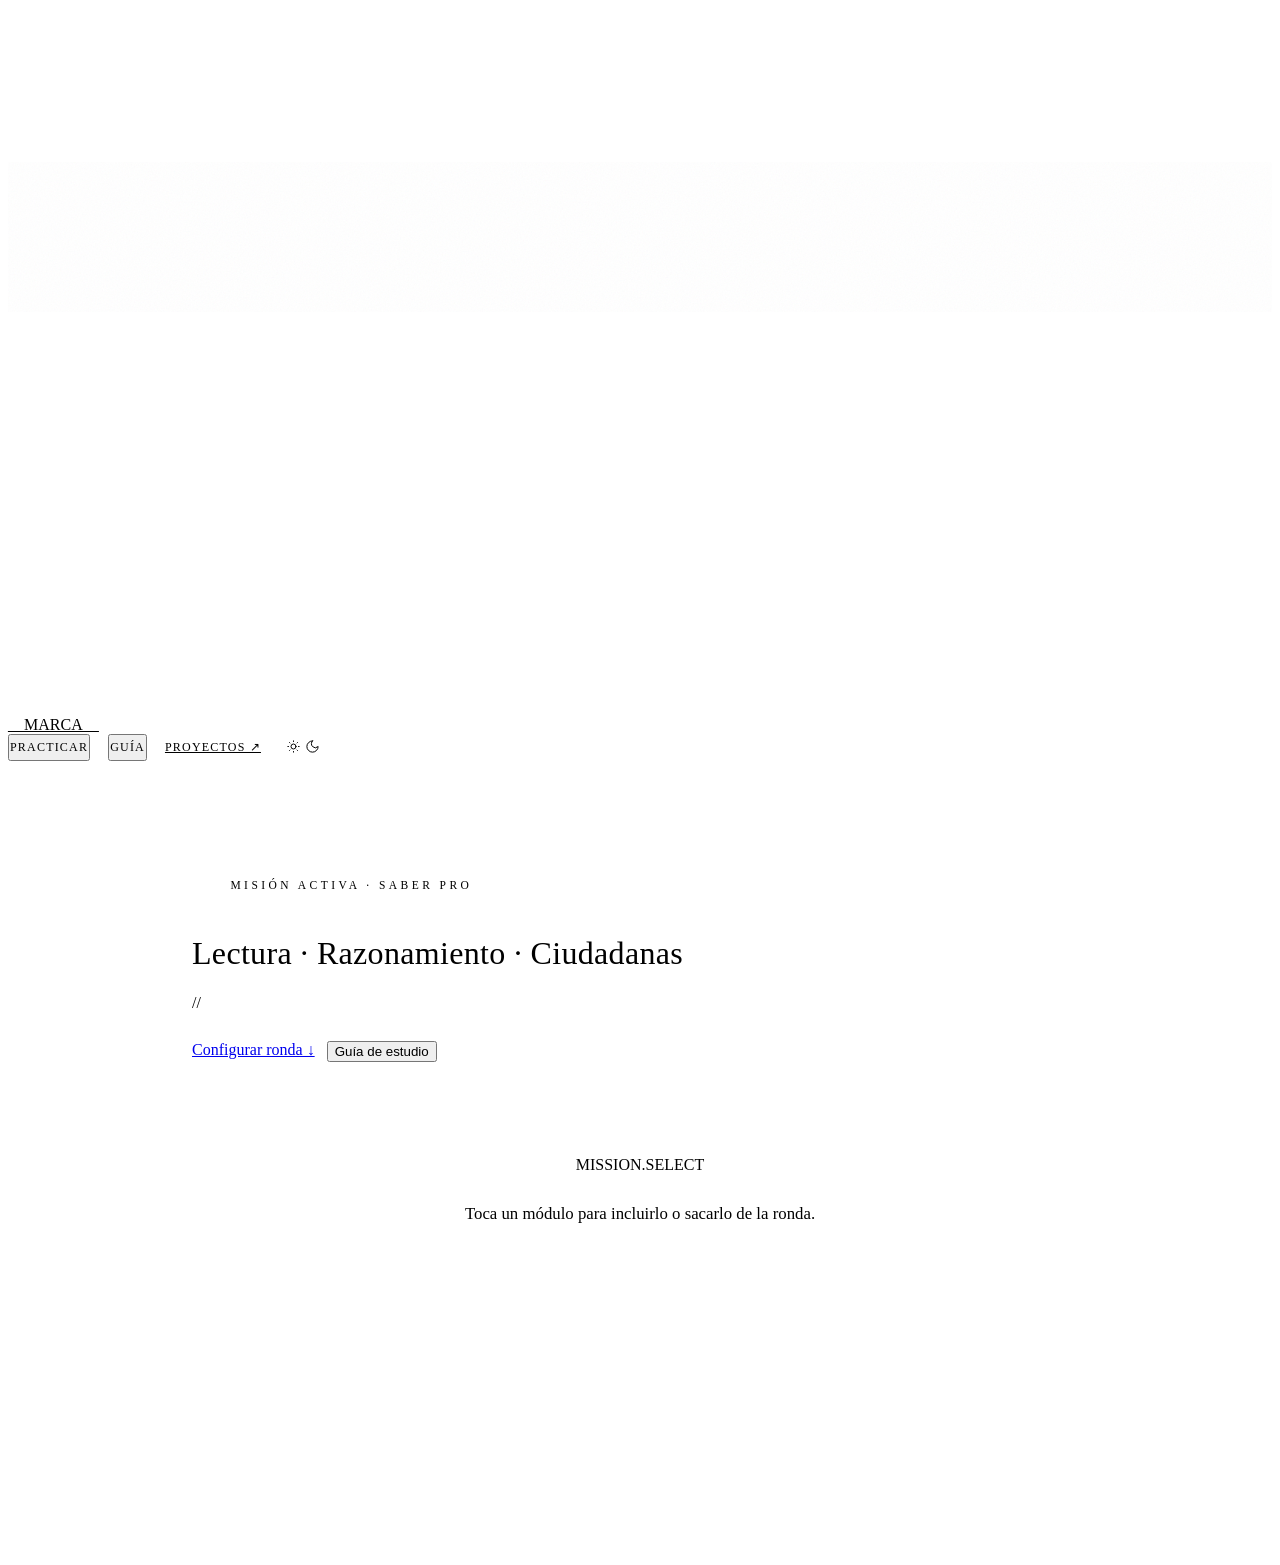
==== commit 4a66532c: "Estética y animaciones del portafolio - src/portafolio.css: hoja de estilos publicada de caesar-dat-" ====
--- a/src/plantilla.html
+++ b/src/plantilla.html
@@ -9,280 +9,301 @@
 <title>Saber Pro · Repaso</title>
 <link rel="preconnect" href="https://fonts.googleapis.com">
 <link rel="preconnect" href="https://fonts.gstatic.com" crossorigin>
-<link href="https://fonts.googleapis.com/css2?family=Inter:wght@300;400;500;600;700&family=Rajdhani:wght@500;600;700&display=swap" rel="stylesheet">
 <style>
-:root{
-  --space-900:#000; --space-800:#050506; --space-700:#0b0b0d; --space-600:#141416; --space-500:#232326;
-  --orbital:#f2f4f7; --orbital-hover:#fff; --sls:#c08a5e;
-  --glass-bg:#060608b8; --glass-border:#ffffff1a; --glass-glow:#ffffff0a;
-  --txt:#fff; --txt-2:#c2c7cf; --txt-3:#868c96; --txt-4:#4b5058;
-  --glow-1:#ffffff0d; --glow-2:#ffffff1a; --glow-3:#ffffff2e; --accent-line:#ffffff4d; --accent-fill:#ffffff14;
-  --btn-fg:#000; --ok:#7ed69a; --ok-bg:#7ed69a14; --bad:#e0796b; --bad-bg:#e0796b14;
-  --star:#ffffff; --shadow:0 0 20px var(--glass-glow),0 4px 24px #0000004d,inset 0 1px #ffffff0d;
-  --f-head:"Rajdhani",-apple-system,BlinkMacSystemFont,"SF Pro Display",sans-serif;
-  --f-body:"Inter",-apple-system,BlinkMacSystemFont,"Segoe UI",sans-serif;
-  --f-mono:"SF Mono","Cascadia Code","Fira Code",Menlo,monospace;
-  --spring:cubic-bezier(.175,.885,.32,1.275);
-  color-scheme:dark;
-}
-body.lunar{
-  --space-900:#f2f2f0; --space-800:#fff; --space-700:#ebebe8; --space-600:#dcdcd8; --space-500:#bdbdb8;
-  --orbital:#0a0a0a; --orbital-hover:#000; --sls:#8a5a33;
-  --glass-bg:#fff; --glass-border:#00000024; --glass-glow:transparent;
-  --txt:#000; --txt-2:#3a3a3d; --txt-3:#75757a; --txt-4:#a5a5aa;
-  --glow-1:#0000000a; --glow-2:#00000014; --glow-3:#00000024; --accent-line:#00000040; --accent-fill:#0000000d;
-  --btn-fg:#fff; --ok:#1f7a3d; --ok-bg:#1f7a3d12; --bad:#b23b2e; --bad-bg:#b23b2e10;
-  --star:#00000000; --shadow:0 1px 2px #00000012,0 10px 28px -14px #00000073;
-  color-scheme:light;
-}
-*{box-sizing:border-box;-webkit-tap-highlight-color:transparent}
-html{scroll-behavior:smooth}
-body{margin:0;font-family:var(--f-body);color:var(--txt);background:var(--space-900);
-  -webkit-font-smoothing:antialiased;min-height:100dvh;overflow-x:hidden;transition:background-color .5s,color .5s}
-body::before{content:"";position:fixed;inset:0;pointer-events:none;z-index:0;opacity:.55;
-  background-image:
-    radial-gradient(1px 1px at 12% 18%,var(--star),transparent 60%),
-    radial-gradient(1px 1px at 78% 12%,var(--star),transparent 60%),
-    radial-gradient(1.5px 1.5px at 64% 44%,var(--star),transparent 60%),
-    radial-gradient(1px 1px at 30% 72%,var(--star),transparent 60%),
-    radial-gradient(1px 1px at 88% 66%,var(--star),transparent 60%),
-    radial-gradient(1.5px 1.5px at 46% 88%,#c08a5e99,transparent 60%),
-    radial-gradient(1px 1px at 6% 52%,var(--star),transparent 60%),
-    radial-gradient(1px 1px at 94% 92%,var(--star),transparent 60%),
-    radial-gradient(1px 1px at 52% 6%,#c08a5e88,transparent 60%),
-    radial-gradient(900px 600px at 20% 30%,var(--glow-1),transparent 70%)}
-body.lunar::before{opacity:1;background-image:
-    linear-gradient(var(--glow-1) 1px,transparent 1px),linear-gradient(90deg,var(--glow-1) 1px,transparent 1px);
-  background-size:56px 56px}
-a{color:inherit}
-button{font:inherit;color:inherit;cursor:pointer;border:0;background:none}
-.mono{font-family:var(--f-mono)}
-
-/* barra superior */
-.top{position:sticky;top:0;z-index:20;display:flex;align-items:center;gap:16px;
-  padding:calc(10px + env(safe-area-inset-top)) 16px 10px;background:color-mix(in srgb,var(--space-900) 88%,transparent);
-  backdrop-filter:blur(12px);-webkit-backdrop-filter:blur(12px);border-bottom:1px solid var(--glass-border)}
-.brand{font-family:var(--f-head);font-weight:700;letter-spacing:.06em;text-transform:uppercase;text-decoration:none;font-size:1.05rem;white-space:nowrap}
-.tabs{display:flex;gap:4px;margin-left:auto}
-.tab{font-family:var(--f-head);font-size:.82rem;letter-spacing:.12em;text-transform:uppercase;color:var(--txt-3);
-  padding:8px 10px;border-bottom:2px solid transparent;transition:color .2s}
-.tab:hover{color:var(--txt)}
-.tab.on{color:var(--txt);border-bottom-color:var(--orbital)}
-.tema{width:34px;height:34px;border-radius:50%;border:1px solid var(--glass-border);display:grid;place-items:center;flex:0 0 auto}
-.tema:hover{border-color:var(--orbital)}
-.tema svg{width:16px;height:16px;stroke:currentColor;fill:none;stroke-width:1.8}
-
-.wrap{position:relative;z-index:1;max-width:860px;margin:0 auto;padding:22px 16px calc(24px + env(safe-area-inset-bottom))}
-
-/* tipografía tipo portafolio */
-.badge{display:inline-flex;align-items:center;gap:8px;font-family:var(--f-mono);font-size:.72rem;letter-spacing:.14em;
-  text-transform:uppercase;color:var(--txt-2);padding:6px 12px;position:relative}
-.badge::before,.badge::after{content:"";position:absolute;top:0;bottom:0;width:8px;border:1px solid var(--accent-line)}
-.badge::before{left:0;border-right:0}.badge::after{right:0;border-left:0}
-.badge i{width:6px;height:6px;border-radius:50%;background:var(--sls);box-shadow:0 0 8px var(--sls)}
-.hero h1{font-family:var(--f-head);font-weight:700;letter-spacing:.01em;line-height:.95;margin:14px 0 8px;
-  font-size:clamp(2.6rem,9vw,4.4rem);background:linear-gradient(180deg,var(--txt),var(--txt-3));
-  -webkit-background-clip:text;background-clip:text;color:transparent}
-.hero .sub{font-family:var(--f-head);font-size:clamp(1.15rem,3.6vw,1.5rem);color:var(--txt-2);margin:0 0 12px;font-weight:500}
-.hero p{color:var(--txt-3);line-height:1.7;margin:0;font-size:.98rem}
-.telemetria{font-family:var(--f-mono);font-size:.75rem;color:var(--txt-4);margin:14px 0 0;letter-spacing:.04em;overflow-wrap:anywhere}
-.telemetria b{color:var(--txt-3);font-weight:500}
-.signal{height:1px;margin:26px 0;background:linear-gradient(90deg,transparent,var(--orbital),transparent);opacity:.6}
-.h2{font-family:var(--f-head);font-weight:700;font-size:1.6rem;margin:0 0 4px;letter-spacing:.01em}
-.lbl{font-family:var(--f-mono);font-size:.7rem;letter-spacing:.14em;text-transform:uppercase;color:var(--txt-3)}
-
-/* tarjetas de vidrio */
-.glass{background:var(--glass-bg);border:1px solid var(--glass-border);border-radius:20px;box-shadow:var(--shadow);
-  -webkit-backdrop-filter:blur(30px) saturate(180%);backdrop-filter:blur(30px) saturate(180%);position:relative}
-.panel{padding:20px}
-@media(min-width:640px){.panel{padding:26px}}
-
-/* menú */
-.chips{display:flex;flex-direction:column;gap:8px;margin:14px 0 18px}
-.chk{display:flex;align-items:center;gap:12px;border:1px solid var(--glass-border);border-radius:14px;
-  padding:12px 14px;font-size:.95rem;cursor:pointer;transition:border-color .25s,background .25s}
-.chk:hover{border-color:var(--accent-line)}
-.chk:has(input:checked){border-color:var(--accent-line);background:var(--accent-fill)}
-.chk input{appearance:none;-webkit-appearance:none;width:18px;height:18px;border:1.5px solid var(--txt-3);border-radius:5px;
-  margin:0;flex:0 0 auto;display:grid;place-items:center;cursor:pointer}
-.chk input:checked{background:var(--orbital);border-color:var(--orbital)}
-.chk input:checked::after{content:"";width:9px;height:5px;border:2px solid var(--btn-fg);border-top:0;border-right:0;transform:rotate(-45deg) translate(1px,-1px)}
-.chk .n{margin-left:auto;font-family:var(--f-mono);color:var(--txt-3);font-size:.78rem;white-space:nowrap}
-.botones{display:grid;gap:10px;grid-template-columns:1fr}
-@media(min-width:560px){.botones{grid-template-columns:1fr 1fr}}
-.btn{font-family:var(--f-head);font-weight:600;letter-spacing:.06em;text-transform:uppercase;font-size:.98rem;
-  border-radius:999px;padding:14px 22px;display:inline-flex;justify-content:center;align-items:center;gap:8px;width:100%;
-  transition:transform .3s var(--spring),box-shadow .3s,background .3s,border-color .3s,color .3s}
-.btn.pri{background:var(--orbital);color:var(--btn-fg);box-shadow:0 0 20px var(--glow-3)}
-.btn.pri:hover{background:var(--orbital-hover);box-shadow:0 0 30px var(--accent-line);transform:scale(1.02)}
-.btn.sec{border:1px solid var(--glass-border);color:var(--txt)}
-.btn.sec:hover{border-color:var(--orbital);box-shadow:0 0 20px var(--glow-2)}
+__CSS_PORTAFOLIO__
+</style>
+<style>
+/* ---- Repaso: piezas propias, con los tokens del portafolio ---- */
+:root{--ok:#7ed69a;--ok-bg:#7ed69a12;--bad:#e0796b;--bad-bg:#e0796b12}
+body.lunar{--ok:#1f7a3d;--ok-bg:#1f7a3d10;--bad:#b23b2e;--bad-bg:#b23b2e0e}
+html,body{background:var(--color-space-900)}
+.sp-wrap{position:relative;z-index:10;max-width:56rem;margin:0 auto;padding:0 16px}
+.sp-nav{display:flex;align-items:center;gap:18px}
+.sp-nav .nav-link{font-family:var(--font-heading);font-size:.75rem;letter-spacing:.1em;text-transform:uppercase;color:var(--color-text-tertiary);padding:4px 0;transition:color .3s}
+.sp-nav .nav-link:hover{color:var(--color-lunar)}
+.sp-nav .nav-link.on{color:var(--color-orbital)}
+.sp-nav .nav-link.on::after{transform:scaleX(1)}
+.sp-ext{display:none}
+@media(min-width:640px){.sp-ext{display:inline}}
+.theme-toggle-btn{border:1px solid #ffffff1a;background:#ffffff0d;color:var(--color-text-primary);transition:transform .2s var(--ease-spring),border-color .3s}
+.theme-toggle-btn:hover{transform:scale(1.1);border-color:var(--accent-line)}
+.theme-toggle-btn:active{transform:scale(.9)}
+body.lunar .theme-toggle-btn{border-color:#00000026;background:#0000000a}
+
+.sp-hero{padding:72px 0 20px}
+@media(min-width:768px){.sp-hero{padding:110px 0 30px}}
+.sp-badge{display:inline-flex;align-items:center;gap:10px;font-family:var(--font-mono);font-size:.72rem;letter-spacing:.3em;text-transform:uppercase;color:var(--color-orbital);padding:.5rem 1.4rem}
+.sp-title{font-family:var(--font-heading);font-weight:700;letter-spacing:.01em;line-height:.92;font-size:clamp(3.2rem,12vw,6.5rem);margin:22px 0 14px}
+.sp-title .line{display:flex;flex-wrap:wrap}
+.sp-sub{font-family:var(--font-heading);font-weight:300;font-size:clamp(1.3rem,4vw,2rem);color:var(--color-text-secondary);margin:0 0 18px;letter-spacing:.01em}
+.sp-lead{font-family:var(--font-body);font-size:1.05rem;line-height:1.75;color:var(--color-text-tertiary);max-width:42rem;margin:0}
+.sp-telem{margin:22px 0 0;min-height:1.2em}
+.sp-cta{display:flex;flex-wrap:wrap;gap:12px;margin-top:28px}
+.sp-head{text-align:center;margin:56px 0 28px}
+.sp-head h2{font-family:var(--font-heading);font-size:clamp(2.2rem,6vw,3.4rem);font-weight:700;margin:14px 0 8px;display:flex;flex-wrap:wrap;justify-content:center}
+.sp-head p{color:var(--color-text-tertiary);font-size:1.05rem;margin:0}
+
+/* letras que suben (StaggerText) */
+.st-c{display:inline-block;overflow:hidden;padding-bottom:.12em;margin-bottom:-.12em}
+.st-c>span{display:inline-block;transform:translateY(110%);opacity:0;transition:transform .72s cubic-bezier(.16,1,.3,1),opacity .72s cubic-bezier(.16,1,.3,1)}
+.st-in .st-c>span{transform:none;opacity:1}
+
+/* aparición al hacer scroll (gsap-reveal) */
+.gsap-reveal{opacity:0;transform:translateY(64px) scale(.965);transition:opacity 1.05s cubic-bezier(.16,1,.3,1),transform 1.05s cubic-bezier(.16,1,.3,1)}
+.gsap-reveal.is-in{opacity:1;transform:none}
+
+/* módulos como parches de misión */
+.sp-mods{display:grid;gap:16px;grid-template-columns:1fr}
+@media(min-width:720px){.sp-mods{grid-template-columns:repeat(3,1fr)}}
+.mission-patch.sp-mod{cursor:pointer;padding:1.5rem 1.25rem;user-select:none;transform-style:preserve-3d}
+.sp-mod .sheen{position:absolute;inset:0;border-radius:inherit;pointer-events:none;opacity:0;transition:opacity .3s}
+.sp-mod:hover .sheen{opacity:1}
+.sp-mod .in{position:relative;z-index:10}
+.sp-mod h3{font-family:var(--font-heading);font-size:1.3rem;font-weight:600;color:var(--color-lunar);margin:12px 0 4px;line-height:1.15}
+.sp-mod .k{font-family:var(--font-mono);font-size:.78rem;color:var(--color-text-tertiary)}
+.sp-mod .pct{font-family:var(--font-heading);font-size:2.1rem;font-weight:700;line-height:1;margin-top:14px}
+.sp-mod .pl{font-family:var(--font-mono);font-size:.62rem;letter-spacing:.18em;text-transform:uppercase;color:var(--color-text-tertiary);margin-top:6px}
+.sp-mod.off{opacity:.38;filter:grayscale(1)}
+.sp-mod.off:hover{opacity:.6}
+.st-pill{display:inline-flex;align-items:center;gap:8px;border-radius:999px;padding:4px 12px;font-family:var(--font-mono);font-size:.68rem;letter-spacing:.14em;text-transform:uppercase}
+.st-pill .dot{width:6px;height:6px;border-radius:999px;background:currentColor;display:inline-block}
+
+.sp-opts{display:flex;flex-direction:column;gap:10px;margin:22px 0}
+.sp-chk{display:flex;align-items:center;gap:14px;cursor:pointer;padding:14px 18px;border-radius:16px;font-size:.95rem;color:var(--color-text-secondary);font-family:var(--font-body)!important}
+.sp-chk:hover{transform:none!important}
+.sp-chk input{appearance:none;-webkit-appearance:none;width:18px;height:18px;border:1.5px solid var(--color-text-tertiary);border-radius:5px;margin:0;flex:0 0 auto;display:grid;place-items:center;cursor:pointer;transition:all .2s}
+.sp-chk input:checked{background:var(--color-orbital);border-color:var(--color-orbital)}
+.sp-chk input:checked::after{content:"";width:9px;height:5px;border:2px solid var(--btn-fg);border-top:0;border-right:0;transform:rotate(-45deg) translate(1px,-1px)}
+.sp-chk:has(input:checked){color:var(--color-lunar);border-color:var(--color-orbital)}
+.sp-chk .n{margin-left:auto;font-family:var(--font-mono);font-size:.75rem;color:var(--color-text-tertiary);white-space:nowrap}
+.sp-btns{display:flex;flex-wrap:wrap;gap:12px;justify-content:center}
+.sp-btns .btn-orbital,.sp-btns .btn-ghost{min-width:180px}
 
 /* juego */
-.hud{display:flex;flex-wrap:wrap;gap:8px;margin:0 0 12px}
-.pill{font-family:var(--f-mono);font-size:.74rem;letter-spacing:.04em;color:var(--txt-3);border:1px solid var(--glass-border);
-  border-radius:999px;padding:5px 11px;white-space:nowrap}
-.pill b{color:var(--txt);font-weight:600}
-.pill.poco{color:var(--sls);border-color:var(--sls)}
-.bar{height:2px;background:var(--glow-2);overflow:hidden;margin:0 0 16px;border-radius:2px}
-.bar>i{display:block;height:100%;background:var(--orbital);transition:width .4s var(--spring);box-shadow:0 0 10px var(--orbital)}
-.meta{display:flex;gap:8px;flex-wrap:wrap;margin-bottom:14px}
-.tag{font-family:var(--f-mono);font-size:.68rem;letter-spacing:.1em;text-transform:uppercase;padding:4px 9px;border-radius:999px;
-  border:1px solid var(--glass-border);color:var(--txt-3)}
-.tag.warn{color:var(--sls);border-color:color-mix(in srgb,var(--sls) 55%,transparent)}
-.q{font-family:var(--f-head);font-size:1.4rem;line-height:1.3;font-weight:600;margin:0 0 16px;letter-spacing:.005em}
-details.ctx{margin:0 0 16px;border:1px solid var(--glass-border);border-radius:14px;overflow:hidden}
-details.ctx summary{cursor:pointer;padding:12px 14px;font-size:.88rem;color:var(--txt-2);font-weight:500;list-style:none;display:flex;gap:10px;align-items:baseline}
+.glass-card.fijo:hover{transform:none}
+.sp-q{padding:22px}
+@media(min-width:640px){.sp-q{padding:32px}}
+.sp-hud{display:flex;flex-wrap:wrap;gap:8px;margin:24px 0 12px}
+.sp-hud .skill-orbit{padding:.35rem .9rem;font-size:.75rem}
+.sp-hud .skill-orbit:hover{transform:none}
+.sp-hud .skill-orbit.poco{border-color:var(--color-sls);color:var(--color-sls)}
+.sp-bar{height:2px;background:var(--color-glass-border);overflow:hidden;border-radius:2px;margin:0 0 16px}
+.sp-bar>i{display:block;height:100%;background:var(--color-orbital);box-shadow:0 0 10px var(--glow-3);transition:width .5s var(--ease-out-expo)}
+.sp-meta{display:flex;gap:8px;flex-wrap:wrap;margin-bottom:16px}
+.sp-tag{font-family:var(--font-mono);font-size:.66rem;letter-spacing:.14em;text-transform:uppercase;padding:4px 10px;border-radius:999px;border:1px solid var(--color-glass-border);color:var(--color-text-tertiary)}
+.sp-tag.warn{color:var(--color-sls);border-color:color-mix(in srgb,var(--color-sls) 50%,transparent)}
+.sp-enun{font-family:var(--font-heading);font-size:clamp(1.3rem,3.6vw,1.65rem);line-height:1.28;font-weight:600;color:var(--color-lunar);margin:0 0 18px}
+details.ctx{margin:0 0 18px;border:1px solid var(--color-glass-border);border-radius:16px;overflow:hidden;background:var(--glow-1)}
+details.ctx summary{cursor:pointer;padding:13px 16px;font-size:.9rem;color:var(--color-text-secondary);list-style:none;display:flex;gap:12px;align-items:baseline}
 details.ctx summary::-webkit-details-marker{display:none}
-details.ctx summary::before{content:"+";font-family:var(--f-mono);color:var(--sls);flex:0 0 auto}
+details.ctx summary::before{content:"+";font-family:var(--font-mono);color:var(--color-sls);flex:0 0 auto;transition:transform .3s var(--ease-spring)}
 details.ctx[open] summary::before{content:"−"}
-details.ctx .body{padding:2px 16px 16px;font-size:.92rem;line-height:1.7;color:var(--txt-2);max-height:55vh;overflow:auto;border-top:1px solid var(--glass-border)}
-details.ctx .body p{margin:.7em 0}
-details.ctx .body ul,details.ctx .body ol{margin:.6em 0;padding-left:1.3em}
-details.ctx .body img{display:block;max-width:100%;margin:10px 0;border-radius:10px;background:#fff}
-details.ctx .body table{border-collapse:collapse;font-size:.8rem;margin:.6em 0;display:block;overflow-x:auto}
-details.ctx .body th,details.ctx .body td{border:1px solid var(--glass-border);padding:5px 8px;text-align:left}
-details.ctx .nota{font-size:.78rem;color:var(--txt-3);font-style:italic}
-.opts{display:flex;flex-direction:column;gap:10px}
-.opt{display:flex;gap:14px;align-items:flex-start;text-align:left;padding:14px 16px;width:100%;font-size:.97rem;line-height:1.5;
-  border:1px solid var(--glass-border);border-radius:16px;color:var(--txt);background:var(--glow-1);
-  transition:border-color .25s,background .25s,transform .3s var(--spring),opacity .25s}
-.opt:not(:disabled):hover{border-color:var(--orbital);transform:translateX(3px)}
-.opt .k{font-family:var(--f-mono);font-weight:600;flex:0 0 auto;width:28px;height:28px;border-radius:50%;
-  border:1px solid var(--accent-line);display:grid;place-items:center;font-size:.85rem;color:var(--txt-2)}
-.opt .gr{display:block;width:100%;max-width:440px;margin:8px 0 2px;border-radius:10px;background:#fff}
-.opt:disabled{cursor:default;opacity:.45}
-.opt.win{opacity:1;border-color:var(--ok);background:var(--ok-bg)}
+details.ctx .body{padding:4px 18px 18px;font-size:.93rem;line-height:1.75;color:var(--color-text-secondary);max-height:55vh;overflow:auto;border-top:1px solid var(--color-glass-border)}
+details.ctx .body p{margin:.75em 0}
+details.ctx .body ul,details.ctx .body ol{margin:.6em 0;padding-left:1.3em;list-style:disc}
+details.ctx .body ol{list-style:decimal}
+details.ctx .body b{color:var(--color-lunar)}
+details.ctx .body img{display:block;max-width:100%;height:auto;margin:12px 0;border-radius:10px;background:#fff}
+details.ctx .body table{border-collapse:collapse;font-size:.8rem;margin:.7em 0;display:block;overflow-x:auto}
+details.ctx .body th,details.ctx .body td{border:1px solid var(--color-glass-border);padding:5px 8px;text-align:left}
+details.ctx .nota{font-size:.78rem;color:var(--color-text-tertiary);font-style:italic}
+.sp-alts{display:flex;flex-direction:column;gap:10px}
+.opt{display:flex;gap:14px;align-items:flex-start;text-align:left;padding:15px 18px;width:100%;font-size:.98rem;line-height:1.55;
+  border:1px solid var(--color-glass-border);border-radius:16px;color:var(--color-text-primary);background:var(--glow-1);cursor:pointer;
+  transition:border-color .3s var(--ease-apple),background .3s,transform .35s var(--ease-spring),box-shadow .3s,opacity .3s}
+.opt:not(:disabled):hover{border-color:var(--color-orbital);transform:translateX(4px);box-shadow:0 0 18px var(--glow-2)}
+.opt .k{font-family:var(--font-mono);font-weight:600;flex:0 0 auto;width:30px;height:30px;border-radius:999px;border:1px solid var(--accent-line);display:grid;place-items:center;font-size:.85rem;color:var(--color-text-secondary);transition:all .3s}
+.opt:not(:disabled):hover .k{border-color:var(--color-orbital);color:var(--color-orbital)}
+.opt .gr{display:block;width:100%;max-width:440px;height:auto;margin:8px 0 2px;border-radius:10px;background:#fff}
+.opt:disabled{cursor:default;opacity:.4}
+.opt.win{opacity:1;border-color:var(--ok);background:var(--ok-bg);box-shadow:0 0 22px color-mix(in srgb,var(--ok) 25%,transparent)}
 .opt.win .k{border-color:var(--ok);color:var(--ok)}
 .opt.lose{opacity:1;border-color:var(--bad);background:var(--bad-bg)}
 .opt.lose .k{border-color:var(--bad);color:var(--bad)}
-.opt.pick{opacity:1;border-color:var(--orbital);background:var(--accent-fill)}
-.fb{margin-top:16px;border-radius:16px;padding:15px 16px;font-size:.94rem;line-height:1.65;display:none;border:1px solid}
-.fb.ok{border-color:color-mix(in srgb,var(--ok) 50%,transparent);background:var(--ok-bg)}
-.fb.bad{border-color:color-mix(in srgb,var(--bad) 50%,transparent);background:var(--bad-bg)}
-.fb .res{display:block;margin-bottom:6px;font-family:var(--f-head);font-size:1.1rem;font-weight:700;letter-spacing:.04em;text-transform:uppercase}
+.opt.pick{opacity:1;border-color:var(--color-orbital);background:var(--accent-fill)}
+body.lunar .opt{background:#fff;box-shadow:var(--lift-1)}
+.fb{margin-top:18px;border-radius:16px;padding:16px 18px;font-size:.95rem;line-height:1.7;display:none;border:1px solid;animation:fb-in .5s var(--ease-out-expo)}
+@keyframes fb-in{from{opacity:0;transform:translateY(10px)}to{opacity:1;transform:none}}
+.fb.ok{border-color:color-mix(in srgb,var(--ok) 45%,transparent);background:var(--ok-bg)}
+.fb.bad{border-color:color-mix(in srgb,var(--bad) 45%,transparent);background:var(--bad-bg)}
+.fb .res{display:block;margin-bottom:6px;font-family:var(--font-heading);font-size:1.15rem;font-weight:700;letter-spacing:.06em;text-transform:uppercase}
 .fb.ok .res{color:var(--ok)} .fb.bad .res{color:var(--bad)}
-.fb .why{color:var(--txt-2)}
-.nav{display:flex;gap:10px;margin-top:16px}
+.fb .why{color:var(--color-text-secondary)}
+.fb .why b{color:var(--color-lunar)}
+.sp-navq{display:flex;gap:12px;margin-top:18px;flex-wrap:wrap}
+.sp-navq>*{flex:1 1 160px}
 
 /* resumen */
-.stats{display:grid;grid-template-columns:repeat(3,1fr);gap:10px;margin:18px 0}
-.stat{text-align:center;padding:6px 0}
-.stat .v{font-family:var(--f-head);font-size:clamp(2rem,8vw,2.8rem);font-weight:700;line-height:1}
-.stat .l{font-family:var(--f-mono);font-size:.64rem;letter-spacing:.16em;text-transform:uppercase;color:var(--txt-3);margin-top:8px}
-.txtfin{color:var(--txt-3);font-size:.92rem;line-height:1.6}
-.repaso{margin-top:16px;display:flex;flex-direction:column;gap:10px}
-.repaso h3,.guia h3{font-family:var(--f-head);font-size:1.25rem;margin:8px 0 2px}
-.it{border:1px solid var(--glass-border);border-radius:14px;padding:13px 15px;font-size:.9rem;line-height:1.6}
-.it .rq{font-weight:600;margin-bottom:6px}
-.it .ra{color:var(--ok);margin-bottom:6px}
-.it .rt{color:var(--txt-3)}
+.sp-stats{display:grid;grid-template-columns:repeat(3,1fr);gap:10px;margin:26px 0}
+.sp-stat{text-align:center}
+.sp-stat .v{font-family:var(--font-heading);font-size:clamp(2.4rem,9vw,3.6rem);font-weight:700;line-height:1;color:var(--color-lunar)}
+.sp-stat .l{font-family:var(--font-mono);font-size:.62rem;letter-spacing:.2em;text-transform:uppercase;color:var(--color-text-tertiary);margin-top:10px}
+.sp-fintxt{color:var(--color-text-tertiary);font-size:.95rem;line-height:1.7;text-align:center}
+.sp-rep{margin-top:20px;display:flex;flex-direction:column;gap:12px}
+.sp-rep h3{font-family:var(--font-heading);font-size:1.4rem;font-weight:700;margin:6px 0 0}
+.sp-it{border:1px solid var(--color-glass-border);border-radius:16px;padding:14px 16px;font-size:.92rem;line-height:1.65}
+.sp-it .rq{font-weight:600;color:var(--color-lunar);margin-bottom:6px}
+.sp-it .ra{color:var(--ok);margin-bottom:6px}
+.sp-it .rt{color:var(--color-text-tertiary)}
 
 /* guía */
-.guia{display:flex;flex-direction:column;gap:14px}
-.plan{padding:18px 18px 18px 22px}
-.plan::before{content:"";position:absolute;left:0;top:14%;bottom:14%;width:3px;border-radius:3px;background:linear-gradient(to bottom,var(--orbital),transparent)}
-.plan h4{font-family:var(--f-head);font-size:1.12rem;margin:0 0 10px;letter-spacing:.01em}
-.plan ul{margin:0;padding-left:1.1em;color:var(--txt-2);font-size:.93rem;line-height:1.7}
-.plan li{margin:.25em 0}
-.plan li::marker{color:var(--sls)}
-.fechas{width:100%;border-collapse:collapse;font-size:.9rem}
-.fechas td{padding:8px 0;border-bottom:1px solid var(--glass-border);color:var(--txt-2);vertical-align:top}
-.fechas td:last-child{text-align:right;color:var(--txt);font-family:var(--f-mono);font-size:.8rem;padding-left:12px}
-.fechas tr.hoy td{color:var(--sls)}
-.auto summary{cursor:pointer;color:var(--txt);font-weight:500;padding:10px 0;list-style:none;display:flex;gap:10px;line-height:1.5}
+.sp-gnav{display:flex;flex-wrap:wrap;gap:10px;justify-content:center;margin:0 0 24px}
+.sp-gnav .skill-orbit{cursor:pointer}
+.sp-guia{display:flex;flex-direction:column;gap:18px}
+.flight-plan h4{font-family:var(--font-heading);font-size:1.3rem;font-weight:600;color:var(--color-lunar);margin:0 0 12px}
+.flight-plan ul{margin:0;padding-left:1.15em;list-style:none;color:var(--color-text-secondary);font-size:.95rem;line-height:1.75}
+.flight-plan li{position:relative;margin:.35em 0}
+.flight-plan li::before{content:"▸";position:absolute;left:-1.15em;color:var(--color-orbital)}
+.flight-plan li b{color:var(--color-lunar)}
+.sp-fechas{width:100%;border-collapse:collapse;font-size:.93rem}
+.sp-fechas td{padding:10px 0;border-bottom:1px solid var(--color-glass-border);color:var(--color-text-secondary);vertical-align:top}
+.sp-fechas td:last-child{text-align:right;color:var(--color-lunar);font-family:var(--font-mono);font-size:.8rem;padding-left:12px}
+.sp-fechas tr.hoy td{color:var(--color-sls)}
+.sp-nota{font-size:.78rem;color:var(--color-text-tertiary);margin:12px 0 0}
+.auto{border-bottom:1px solid var(--color-glass-border)}
+.auto summary{cursor:pointer;color:var(--color-lunar);font-weight:500;padding:12px 0;list-style:none;display:flex;gap:12px;line-height:1.55}
 .auto summary::-webkit-details-marker{display:none}
-.auto summary::before{content:"?";font-family:var(--f-mono);color:var(--sls);flex:0 0 auto}
-.auto[open] summary::before{content:"✓"}
-.auto{border-bottom:1px solid var(--glass-border)}
-.auto .r{color:var(--txt-2);padding:0 0 12px 22px;font-size:.92rem;line-height:1.65}
-.areanav{display:flex;flex-wrap:wrap;gap:8px}
-.areanav button{font-family:var(--f-mono);font-size:.74rem;letter-spacing:.06em;border:1px solid var(--glass-border);border-radius:999px;padding:8px 13px;color:var(--txt-2)}
-.areanav button.on{background:var(--orbital);color:var(--btn-fg);border-color:var(--orbital)}
-
-.foot{position:relative;z-index:1;color:var(--txt-3);font-size:.76rem;text-align:center;padding:10px 16px 34px;line-height:1.8}
-.foot a{color:var(--txt-2)}
-.toast{position:fixed;left:50%;transform:translateX(-50%);bottom:22px;z-index:30;background:var(--orbital);color:var(--btn-fg);
-  font-family:var(--f-head);letter-spacing:.04em;padding:10px 18px;border-radius:999px;font-size:.92rem;display:none}
-@media(prefers-reduced-motion:reduce){*{transition:none!important;scroll-behavior:auto}}
+.auto summary::before{content:"?";font-family:var(--font-mono);color:var(--color-sls);flex:0 0 auto}
+.auto[open] summary::before{content:"✓";color:var(--ok)}
+.auto .r{color:var(--color-text-secondary);padding:0 0 14px 24px;font-size:.93rem;line-height:1.7;animation:fb-in .45s var(--ease-out-expo)}
+
+.sp-foot{position:relative;z-index:10;text-align:center;padding:56px 16px 40px;color:var(--color-text-tertiary);font-size:.78rem;line-height:1.9}
+.sp-foot a{color:var(--color-text-secondary);text-decoration:underline;text-underline-offset:3px}
+.sp-foot a:hover{color:var(--color-orbital)}
+.sp-toast{position:fixed;left:50%;transform:translateX(-50%);bottom:24px;z-index:1002;display:none}
+.MeshGradient{animation:mesh-drift 20s ease-in-out infinite alternate}
+@media(prefers-reduced-motion:reduce){.gsap-reveal{opacity:1;transform:none;transition:none}.st-c>span{transform:none;opacity:1;transition:none}}
 </style></head>
 <body>
 <script>try{document.body.classList.toggle('lunar',localStorage.getItem('theme')==='lunar')}catch(e){}</script>
 
-<nav class="top">
-  <a class="brand" href="__INICIO__" title="Inicio">__MARCA__</a>
-  <div class="tabs">
-    <button class="tab on" data-v="practicar" onclick="vista('practicar')">Practicar</button>
-    <button class="tab" data-v="guia" onclick="vista('guia')">Guía</button>
+<!-- capas del fondo, como en el portafolio -->
+<div class="fixed top-0 left-0 right-0 z-[1001] h-[2px]" aria-hidden="true"><div id="fxProg" class="h-full" style="width:0%"></div></div>
+<canvas id="fxStars" class="starfield-container" style="opacity:.8" aria-hidden="true"></canvas>
+<div id="fxMesh" class="MeshGradient pointer-events-none fixed inset-0 z-0" aria-hidden="true"></div>
+<div id="fxGrid" class="blueprint-grid pointer-events-none fixed inset-0" aria-hidden="true">
+  <span class="blueprint-tick blueprint-tick--tl"></span><span class="blueprint-tick blueprint-tick--tr"></span>
+  <span class="blueprint-tick blueprint-tick--bl"></span><span class="blueprint-tick blueprint-tick--br"></span>
+</div>
+<div id="fxGrain" class="grain-overlay pointer-events-none fixed inset-0 z-[1]" style="opacity:.04" aria-hidden="true">
+  <svg width="100%" height="100%"><filter id="grain"><feTurbulence type="fractalNoise" baseFrequency="0.65" numOctaves="3" stitchTiles="stitch"/></filter><rect width="100%" height="100%" filter="url(#grain)"/></svg>
+</div>
+<div id="fxSpot" class="pointer-events-none fixed z-[1] rounded-full" style="width:400px;height:400px;top:0;left:0;opacity:0;transition:opacity .5s;mix-blend-mode:screen;will-change:transform;background:radial-gradient(circle, rgba(255,255,255,0.06) 0%, rgba(255,255,255,0.018) 40%, transparent 70%)" aria-hidden="true"></div>
+<div id="fxCursor" class="hud-cursor" style="display:none" aria-hidden="true">
+  <span class="hud-cursor__ring"></span><span class="hud-cursor__dot"></span>
+  <span class="hud-cursor__tick hud-cursor__tick--n"></span><span class="hud-cursor__tick hud-cursor__tick--s"></span>
+  <span class="hud-cursor__tick hud-cursor__tick--w"></span><span class="hud-cursor__tick hud-cursor__tick--e"></span>
+  <span class="hud-cursor__readout" id="fxRead">0000 · 0000</span>
+</div>
+
+<header class="nav-helmet">
+  <div class="mx-auto flex max-w-7xl items-center justify-between px-4 py-3 sm:px-6" style="gap:16px">
+    <a href="__INICIO__" class="text-lg font-bold tracking-wider hover:text-orbital transition-colors" style="font-family:var(--font-heading);color:var(--color-lunar);white-space:nowrap">__MARCA__</a>
+    <nav class="sp-nav">
+      <button class="nav-link on" data-v="practicar" onclick="vista('practicar')">Practicar</button>
+      <button class="nav-link" data-v="guia" onclick="vista('guia')">Guía</button>
+      <a class="nav-link sp-ext" href="__INICIO__#projects">Proyectos ↗</a>
+      <button class="theme-toggle-btn relative flex h-8 w-8 items-center justify-center rounded-full text-sm" onclick="cambiarTema()" aria-label="Cambiar tema" title="Cambiar tema">
+        <span class="theme-icon-swap" aria-hidden="true">
+          <svg id="icSol" width="15" height="15" viewBox="0 0 24 24" fill="none" stroke="currentColor" stroke-width="1.6" stroke-linecap="round" stroke-linejoin="round"><circle cx="12" cy="12" r="4"/><path d="M12 3v1M12 20v1M3 12h1M20 12h1M18.364 5.636l-.707.707M6.343 17.657l-.707.707M5.636 5.636l.707.707M17.657 17.657l.707.707"/></svg>
+          <svg id="icLuna" width="15" height="15" viewBox="0 0 24 24" fill="none" stroke="currentColor" stroke-width="1.6" stroke-linecap="round" stroke-linejoin="round"><path d="M12 3a6 6 0 0 0 9 9 9 9 0 1 1-9-9Z"/></svg>
+        </span>
+      </button>
+    </nav>
   </div>
-  <button class="tema" onclick="cambiarTema()" aria-label="Cambiar tema" title="Cambiar tema">
-    <svg viewBox="0 0 24 24" id="icTema"></svg>
-  </button>
-</nav>
-
-<main class="wrap">
+</header>
+
+<main class="sp-wrap">
 
 <!-- ============ PRACTICAR ============ -->
 <div id="vPracticar">
 <section id="menu">
-  <div class="hero">
-    <span class="badge"><i></i>Misión activa · Saber Pro</span>
-    <h1>Saber Pro<br>repaso</h1>
-    <p class="sub">Lectura · Razonamiento · Ciudadanas</p>
-    <p id="sub"></p>
-    <p class="telemetria" id="telem"></p>
+  <div class="sp-hero">
+    <div class="hud-bracket relative inline-block" data-hud="14">
+      <span class="sp-badge"><span class="status-pulse" style="color:var(--color-sls);width:6px;height:6px"></span><span data-scramble="MISIÓN ACTIVA · SABER PRO">MISIÓN ACTIVA · SABER PRO</span></span>
+    </div>
+    <h1 class="sp-title" aria-label="Saber Pro repaso">
+      <span class="line text-shimmer" data-stagger="Saber Pro"></span>
+      <span class="line text-shimmer" data-stagger="repaso" data-delay="0.25"></span>
+    </h1>
+    <p class="sp-sub">Lectura · Razonamiento · Ciudadanas</p>
+    <p class="sp-lead" id="sub"></p>
+    <div class="sp-telem font-mono text-xs tracking-widest text-text-muted"><span class="text-orbital/60">// </span><span id="telem"></span><span class="typewriter-cursor"></span></div>
+    <div class="sp-cta">
+      <a class="btn-orbital" data-magnet href="#config">Configurar ronda ↓</a>
+      <button class="btn-ghost" data-magnet onclick="vista('guia')">Guía de estudio</button>
+    </div>
   </div>
-  <div class="signal"></div>
-  <div class="glass panel">
-    <span class="lbl">Configurar ronda</span>
-    <h2 class="h2">¿Qué repasamos?</h2>
-    <div class="chips" id="areas"></div>
-    <div class="chips">
-      <label class="chk"><input type="checkbox" id="soloFallos">
-        Solo las que he fallado <span class="n" id="nFallos">0</span></label>
-      <label class="chk"><input type="checkbox" id="modoExamen">
-        Modo examen: reloj y explicaciones al final <span class="n" id="nMin"></span></label>
+
+  <div class="sp-head" id="config">
+    <div class="hud-bracket section-badge relative inline-block" data-hud="16">
+      <span class="text-xs uppercase tracking-[0.3em] text-orbital" style="font-family:var(--font-mono);padding:.5rem 2rem;display:inline-block"><span data-scramble="MISSION.SELECT">MISSION.SELECT</span></span>
     </div>
-    <div class="botones">
-      <button class="btn pri" onclick="empezar()">Empezar</button>
-      <button class="btn sec" onclick="verStats()">Mi progreso</button>
+    <h2 class="text-shimmer" data-stagger="¿Qué repasamos?"></h2>
+    <p>Toca un módulo para incluirlo o sacarlo de la ronda.</p>
+    <div class="section-rule mx-auto mt-8 max-w-[220px]"></div>
+  </div>
+  <div class="sp-mods" id="areas"></div>
+
+  <div class="glass-card fijo gsap-reveal" style="padding:22px;margin-top:20px">
+    <span class="trace-border" aria-hidden="true"></span>
+    <div class="relative z-10">
+      <div class="sp-opts" style="margin-top:0">
+        <label class="sp-chk skill-orbit"><input type="checkbox" id="soloFallos">
+          Solo las que he fallado <span class="n" id="nFallos">0</span></label>
+        <label class="sp-chk skill-orbit"><input type="checkbox" id="modoExamen">
+          Modo examen: reloj y explicaciones al final <span class="n" id="nMin"></span></label>
+      </div>
+      <div class="sp-btns">
+        <button class="btn-orbital" data-magnet onclick="empezar()">Empezar →</button>
+        <button class="btn-ghost" data-magnet onclick="verStats()">Mi progreso</button>
+      </div>
     </div>
   </div>
 </section>
 
 <section id="juego" style="display:none">
-  <div class="hud">
-    <span class="pill" id="pillRonda"></span>
-    <span class="pill" id="pillRacha"></span>
-    <span class="pill" id="pillReloj" style="display:none"></span>
+  <div class="sp-hud">
+    <span class="skill-orbit" id="pillRonda"></span>
+    <span class="skill-orbit" id="pillRacha"></span>
+    <span class="skill-orbit" id="pillReloj" style="display:none"></span>
   </div>
-  <div class="bar"><i id="barra" style="width:0%"></i></div>
-  <div class="glass panel">
-    <div class="meta" id="meta"></div>
-    <div id="ctxHolder"></div>
-    <p class="q" id="enunciado"></p>
-    <div class="opts" id="opts"></div>
-    <div class="fb" id="fb"></div>
-    <div class="nav" id="nav" style="display:none">
-      <button class="btn pri" id="btnSig" onclick="siguiente()">Siguiente →</button>
-      <button class="btn sec" onclick="salir()">Salir</button>
-    </div>
-    <div class="nav" id="navExamen" style="display:none">
-      <button class="btn sec" onclick="terminar()">Terminar examen</button>
+  <div class="sp-bar"><i id="barra" style="width:0%"></i></div>
+  <div class="glass-card fijo sp-q">
+    <div class="relative z-10">
+      <div class="sp-meta" id="meta"></div>
+      <div id="ctxHolder"></div>
+      <p class="sp-enun" id="enunciado"></p>
+      <div class="sp-alts" id="opts"></div>
+      <div class="fb" id="fb"></div>
+      <div class="sp-navq" id="nav" style="display:none">
+        <button class="btn-orbital" id="btnSig" onclick="siguiente()">Siguiente →</button>
+        <button class="btn-ghost" onclick="salir()">Salir</button>
+      </div>
+      <div class="sp-navq" id="navExamen" style="display:none">
+        <button class="btn-ghost" onclick="terminar()">Terminar examen</button>
+      </div>
     </div>
   </div>
 </section>
 
 <section id="fin" style="display:none">
-  <div class="glass panel">
-    <span class="lbl">Informe de misión</span>
-    <h2 class="h2" id="finTit">Ronda terminada</h2>
-    <div class="stats" id="finStats"></div>
-    <p class="txtfin" id="finTxt"></p>
-    <div class="repaso" id="finRepaso"></div>
-    <div class="botones" style="margin-top:18px">
-      <button class="btn pri" onclick="empezar()">Otra ronda ↻</button>
-      <button class="btn sec" onclick="salir()">Menú</button>
+  <div class="sp-head" style="margin-top:40px">
+    <div class="hud-bracket section-badge relative inline-block" data-hud="16">
+      <span class="text-xs uppercase tracking-[0.3em] text-orbital" style="font-family:var(--font-mono);padding:.5rem 2rem;display:inline-block">MISSION.REPORT</span>
+    </div>
+    <h2 class="text-shimmer" id="finTit">Ronda terminada</h2>
+    <div class="section-rule in-view mx-auto mt-6 max-w-[220px]"></div>
+  </div>
+  <div class="glass-card fijo" style="padding:24px">
+    <div class="relative z-10">
+      <div class="sp-stats" id="finStats"></div>
+      <p class="sp-fintxt" id="finTxt"></p>
+      <div class="sp-rep" id="finRepaso"></div>
+      <div class="sp-btns" style="margin-top:22px">
+        <button class="btn-orbital" data-magnet onclick="empezar()">Otra ronda ↻</button>
+        <button class="btn-ghost" data-magnet onclick="salir()">Menú</button>
+      </div>
     </div>
   </div>
 </section>
@@ -290,21 +311,22 @@
 
 <!-- ============ GUÍA ============ -->
 <div id="vGuia" style="display:none">
-  <div class="hero">
-    <span class="badge"><i></i>Flight.plan</span>
-    <h1>Guía de<br>estudio</h1>
-    <p class="sub">Lo que hay que saber antes de entrar</p>
-    <p>Errores típicos, operaciones y conceptos que salieron en los simulacros, más preguntas de autoevaluación.</p>
+  <div class="sp-head" style="margin-top:64px">
+    <div class="hud-bracket section-badge relative inline-block" data-hud="16">
+      <span class="text-xs uppercase tracking-[0.3em] text-orbital" style="font-family:var(--font-mono);padding:.5rem 2rem;display:inline-block"><span data-scramble="FLIGHT.PLAN">FLIGHT.PLAN</span></span>
+    </div>
+    <h2 class="text-shimmer" data-stagger="Guía de estudio"></h2>
+    <p>Errores típicos, operaciones y conceptos de los simulacros, más autoevaluación.</p>
+    <div class="section-rule mx-auto mt-8 max-w-[220px]"></div>
   </div>
-  <div class="signal"></div>
-  <div class="areanav" id="areanav"></div>
-  <div class="guia" id="guia" style="margin-top:14px"></div>
+  <div class="sp-gnav" id="areanav"></div>
+  <div class="sp-guia" id="guia"></div>
 </div>
 
 </main>
 
-<p class="foot" id="foot"></p>
-<div class="toast" id="toast"></div>
+<footer class="sp-foot" id="foot"></footer>
+<div class="sp-toast btn-orbital" id="toast"></div>
 
 <script>
 const DATA = __DATOS__;
@@ -313,62 +335,335 @@
 let prog = {q:{}, rondas:0, mejorRacha:0};
 try { prog = Object.assign(prog, JSON.parse(localStorage.getItem(LS) || '{}')); } catch(e) {}
 let cola = [], idx = 0, actual = null, racha = 0, examen = false, reloj = null, fin = 0;
-let sesion = null, areaGuia = 'general';
+let sesion = null, areaGuia = 'general', areasOff = new Set();
 const $ = s => document.querySelector(s);
 const guardar = () => { try { localStorage.setItem(LS, JSON.stringify(prog)); } catch(e) {} };
 const esc = s => String(s ?? '').replace(/[&<>"]/g, m => ({'&':'&amp;','<':'&lt;','>':'&gt;','"':'&quot;'}[m]));
 const nombreArea = slug => DATA.areas[slug] || slug;
-
-function toast(t){const e=$('#toast');e.textContent=t;e.style.display='block';
+const REDUCIDO = matchMedia('(prefers-reduced-motion: reduce)').matches;
+// mismo criterio "lite" del portafolio: celular, sin hover, movimiento reducido o pocos núcleos
+const LITE = matchMedia('(max-width: 768px)').matches || matchMedia('(hover: none)').matches
+  || REDUCIDO || (navigator.hardwareConcurrency ?? 8) <= 4;
+
+function toast(t){const e=$('#toast');e.textContent=t;e.style.display='inline-flex';
   clearTimeout(e._t);e._t=setTimeout(()=>e.style.display='none',1800);}
 
-// ---------- tema (mismo ajuste que el portafolio) ----------
-const IC_LUNA = '<path d="M21 12.8A9 9 0 1 1 11.2 3a7 7 0 0 0 9.8 9.8z"/>';
-const IC_SOL = '<circle cx="12" cy="12" r="4"/><path d="M12 2v2M12 20v2M4.9 4.9l1.4 1.4M17.7 17.7l1.4 1.4M2 12h2M20 12h2M4.9 19.1l1.4-1.4M17.7 6.3l1.4-1.4"/>';
-function pintarTema(){ $('#icTema').innerHTML = document.body.classList.contains('lunar') ? IC_SOL : IC_LUNA; }
+/* =====================================================================
+   Capa visual del portafolio (caesar-dat-com.github.io), sin React:
+   StarField, MeshGradient, BlueprintGrid, GrainOverlay, CursorSpotlight,
+   HUD cursor, ScrollProgress, HUDBracket, ScrambleText, StaggerText,
+   gsap-reveal, section-rule, MissionPatch (tilt + reflejo), MagneticButton
+   ===================================================================== */
+const esLunar = () => document.body.classList.contains('lunar');
+
+function fxTema(){
+  const l = esLunar();
+  $('#icSol').classList.toggle('is-on', l); $('#icLuna').classList.toggle('is-on', !l);
+  $('#fxMesh').style.background = l
+    ? `radial-gradient(ellipse 80% 60% at 12% 18%, rgba(0,0,0,0.055) 0%, transparent 62%),
+       radial-gradient(ellipse 60% 80% at 82% 72%, rgba(0,0,0,0.045) 0%, transparent 62%),
+       radial-gradient(ellipse 55% 50% at 50% 48%, rgba(138,90,51,0.035) 0%, transparent 60%)`
+    : `radial-gradient(ellipse 80% 60% at 10% 20%, rgba(255,255,255,0.055) 0%, transparent 60%),
+       radial-gradient(ellipse 60% 80% at 80% 70%, rgba(190,196,208,0.04) 0%, transparent 60%),
+       radial-gradient(ellipse 50% 50% at 50% 50%, rgba(192,138,94,0.03) 0%, transparent 60%)`;
+  $('#fxGrain').style.display = LITE ? 'none' : '';
+  $('#fxGrain').style.opacity = l ? .035 : .04;
+  $('#fxGrid').style.display = LITE ? 'none' : '';
+  $('#fxSpot').style.display = (l || REDUCIDO) ? 'none' : '';
+  document.querySelectorAll('[data-hud]').forEach(hud);
+  document.querySelectorAll('.sp-mod').forEach(colorPatch);
+  stars.toggle(!l);
+}
+
 function cambiarTema(){
-  const l = document.body.classList.toggle('lunar');
-  try { localStorage.setItem('theme', l ? 'lunar' : 'dark'); } catch(e) {}
-  pintarTema();
-}
-
+  const l = !esLunar();
+  document.body.classList.add('theme-transitioning');
+  document.body.classList.toggle('lunar', l);
+  try { localStorage.setItem('theme', l ? 'lunar' : 'space'); } catch(e) {}
+  setTimeout(() => document.body.classList.remove('theme-transitioning'), 600);
+  fxTema();
+}
+
+// --- StarField: 3 capas con parallax de scroll y puntero, titileo y meteoros ---
+const stars = (() => {
+  const cv = $('#fxStars'), ctx = cv.getContext('2d', {alpha:true});
+  const COLORES = ['255,255,255','255,255,255','255,255,255','228,230,235','250,244,236','224,196,170'];
+  let W = 0, H = 0, est = [], met = [], raf = 0, t = 0, on = false, scroll = scrollY;
+  const p = {x:0, y:0, tx:0, ty:0};
+  function iniciar(){
+    const movil = W < 768, n = Math.min(Math.floor(W*H/(movil?9000:4200)), movil?110:340);
+    est = Array.from({length:n}, () => {
+      const r = Math.random(), d = r < .55 ? 0 : r < .85 ? 1 : 2;
+      return {x:Math.random()*W, y:Math.random()*H*3, size:[.6,1.1,1.9][d]+Math.random()*.7,
+        op:[.28,.5,.75][d]+Math.random()*.22, drift:(Math.random()*.05+.01)*(d+1),
+        ts:Math.random()*.022+.004, ph:Math.random()*Math.PI*2, pf:[.08,.2,.42][d],
+        c:COLORES[Math.random()*COLORES.length|0]};
+    });
+  }
+  function medir(){
+    const dpr = innerWidth < 768 ? 1 : Math.min(devicePixelRatio || 1, 1.5);
+    W = innerWidth; H = innerHeight; cv.width = W*dpr; cv.height = H*dpr;
+    cv.style.width = W+'px'; cv.style.height = H+'px'; ctx.setTransform(dpr,0,0,dpr,0,0);
+    iniciar(); met = [];
+  }
+  function meteoro(){
+    const izq = Math.random() > .35, v = 7 + Math.random()*6, a = (Math.random()*12+22)*Math.PI/180;
+    met.push({x:izq?-60:Math.random()*W, y:Math.random()*H*.55, vx:Math.cos(a)*v, vy:Math.sin(a)*v,
+      len:90+Math.random()*130, life:0, max:70+Math.random()*40});
+  }
+  function cuadro(){
+    t++; p.x += (p.tx-p.x)*.045; p.y += (p.ty-p.y)*.045;
+    ctx.clearRect(0,0,W,H);
+    const M = H*3;
+    for (const s of est){
+      const y = ((s.y - scroll*s.pf - p.y*s.pf*42) % M + M) % M - H;
+      if (y < -12 || y > H+12) continue;
+      s.x += s.drift; if (s.x > W+6) s.x = -6;
+      const x = s.x - p.x*s.pf*42, a = s.op*(.58 + .42*Math.sin(t*s.ts + s.ph));
+      ctx.beginPath(); ctx.arc(x, y, s.size, 0, Math.PI*2); ctx.fillStyle = `rgba(${s.c},${a})`; ctx.fill();
+      if (s.size > 1.6 && W >= 768){
+        const g = ctx.createRadialGradient(x,y,0,x,y,s.size*5);
+        g.addColorStop(0, `rgba(${s.c},${a*.32})`); g.addColorStop(1, `rgba(${s.c},0)`);
+        ctx.beginPath(); ctx.arc(x, y, s.size*5, 0, Math.PI*2); ctx.fillStyle = g; ctx.fill();
+      }
+    }
+    if (Math.random() < .0028 && met.length < 2) meteoro();
+    for (let i = met.length-1; i >= 0; i--){
+      const m = met[i]; m.x += m.vx; m.y += m.vy; m.life++;
+      const f = 1 - m.life/m.max, h = Math.hypot(m.vx,m.vy), nx = m.vx/h, ny = m.vy/h;
+      const g = ctx.createLinearGradient(m.x, m.y, m.x-nx*m.len, m.y-ny*m.len);
+      g.addColorStop(0, `rgba(255,255,255,${.9*f})`); g.addColorStop(.35, `rgba(200,205,215,${.28*f})`); g.addColorStop(1, 'rgba(200,205,215,0)');
+      ctx.beginPath(); ctx.moveTo(m.x, m.y); ctx.lineTo(m.x-nx*m.len, m.y-ny*m.len);
+      ctx.strokeStyle = g; ctx.lineWidth = 1.6; ctx.lineCap = 'round'; ctx.stroke();
+      if (m.life > m.max || m.x > W+200 || m.y > H+200) met.splice(i, 1);
+    }
+    raf = requestAnimationFrame(cuadro);
+  }
+  addEventListener('scroll', () => scroll = scrollY, {passive:true});
+  addEventListener('pointermove', e => { p.tx = (e.clientX/innerWidth - .5)*2; p.ty = (e.clientY/innerHeight - .5)*2; }, {passive:true});
+  addEventListener('resize', () => on && medir());
+  document.addEventListener('visibilitychange', () => { cancelAnimationFrame(raf); if (on && !document.hidden) cuadro(); });
+  return { toggle(v){
+    if (REDUCIDO){   // como el portafolio: estrellas fijas en CSS
+      cv.style.display = 'none';
+      document.body.style.backgroundImage = v ? `radial-gradient(1px 1px at 10% 20%, rgba(255,255,255,0.42) 0%, transparent 100%),
+        radial-gradient(1px 1px at 30% 60%, rgba(255,255,255,0.3) 0%, transparent 100%),
+        radial-gradient(1px 1px at 50% 40%, rgba(255,255,255,0.5) 0%, transparent 100%),
+        radial-gradient(1.5px 1.5px at 70% 30%, rgba(220,224,230,0.3) 0%, transparent 100%),
+        radial-gradient(1px 1px at 90% 80%, rgba(255,255,255,0.3) 0%, transparent 100%)` : '';
+      return;
+    }
+    if (v === on) return; on = v; cv.style.display = v ? '' : 'none';
+    cancelAnimationFrame(raf); if (v){ medir(); cuadro(); }
+  }};
+})();
+
+// --- ScrollProgress: el color pasa de blanco a cobre con la velocidad ---
+(() => {
+  const bar = $('#fxProg'); let ly = scrollY, lt = Date.now(), vel = 0, tm = 0;
+  const pintar = () => {
+    const h = document.documentElement.scrollHeight - innerHeight;
+    const k = Math.min(vel/2, 1), r = Math.round(255 - k*63), g = Math.round(255 - k*117), b = Math.round(255 - k*161);
+    bar.style.width = (h > 0 ? scrollY/h*100 : 0) + '%';
+    bar.style.background = `rgb(${r},${g},${b})`;
+    bar.style.boxShadow = `0 0 8px rgba(${r},${g},${b},0.6), 0 0 20px rgba(${r},${g},${b},0.3)`;
+  };
+  addEventListener('scroll', () => {
+    const now = Date.now(), dt = now - lt; if (dt > 0) vel = Math.abs(scrollY - ly)/dt;
+    ly = scrollY; lt = now; pintar(); clearTimeout(tm); tm = setTimeout(() => { vel = 0; pintar(); }, 150);
+  }, {passive:true});
+  bar.style.transition = 'width .15s ease-out'; pintar();
+})();
+
+// --- BlueprintGrid (parallax suave) ---
+if (!LITE){
+  let r = 0;
+  addEventListener('scroll', () => { if (!r) r = requestAnimationFrame(() => { r = 0; $('#fxGrid').style.setProperty('--grid-shift', `${scrollY*.04}px`); }); }, {passive:true});
+}
+
+// --- CursorSpotlight + HUD cursor ---
+(() => {
+  const spot = $('#fxSpot'), cur = $('#fxCursor'), read = $('#fxRead');
+  const usarHud = matchMedia('(pointer: fine)').matches && matchMedia('(hover: hover)').matches
+    && !matchMedia('(max-width: 768px)').matches && !REDUCIDO;
+  const d = {x:innerWidth/2, y:innerHeight/2}, q = {...d}; let ult = 0;
+  if (usarHud) cur.style.display = '';
+  addEventListener('mousemove', e => {
+    d.x = e.clientX; d.y = e.clientY; spot.style.opacity = 1;
+    const now = performance.now();
+    if (usarHud && now - ult > 80){ ult = now; read.textContent = String(Math.round(e.clientX)).padStart(4,'0') + ' · ' + String(Math.round(e.clientY)).padStart(4,'0'); }
+    if (usarHud) cur.classList.toggle('is-locked', !!e.target.closest('a, button, [role="button"], input, textarea, label, summary'));
+  }, {passive:true});
+  document.addEventListener('mouseleave', () => spot.style.opacity = 0);
+  const mover = () => {
+    spot.style.transform = `translate(${d.x-200}px, ${d.y-200}px)`;
+    if (usarHud){ q.x += (d.x-q.x)*.22; q.y += (d.y-q.y)*.22; cur.style.transform = `translate3d(${q.x}px, ${q.y}px, 0) translate(-50%, -50%)`; }
+    requestAnimationFrame(mover);
+  };
+  if (!REDUCIDO) requestAnimationFrame(mover);
+})();
+
+// --- HUDBracket: esquinas SVG ---
+function hud(el){
+  const s = +el.dataset.hud || 12, c = esLunar() ? 'rgba(0, 0, 0, 0.22)' : 'rgba(255,255,255,0.28)';
+  el.querySelectorAll(':scope > .hb').forEach(x => x.remove());
+  const P = [['left:0;top:0', `M1 ${s+2} V2 Q1 1 2 1 H${s+2}`], ['right:0;top:0', `M1 1 H${s} Q${s+1} 1 ${s+1} 2 V${s+2}`],
+             ['left:0;bottom:0', `M1 1 V${s} Q1 ${s+1} 2 ${s+1} H${s+2}`], ['right:0;bottom:0', `M${s+1} 1 V${s} Q${s+1} ${s+1} ${s} ${s+1} H1`]];
+  P.forEach(([pos, d]) => el.insertAdjacentHTML('afterbegin',
+    `<span class="hb pointer-events-none absolute" style="${pos};line-height:0" aria-hidden="true"><svg width="${s+2}" height="${s+2}" fill="none"><path d="${d}" stroke="${c}" stroke-width="1"/></svg></span>`));
+}
+
+// --- ScrambleText: se descifra al entrar en pantalla ---
+const GLIFOS = '▚▞ABCDEFGHJKLMNPQRSTUVWXYZ0123456789/·_';
+const ioScr = new IntersectionObserver(es => es.forEach(e => {
+  if (!e.isIntersecting) return; ioScr.unobserve(e.target);
+  const el = e.target, txt = el.dataset.scramble; let n = 0;
+  const paso = () => { n++; el.textContent = txt.split('').map((ch, i) => i < n || ch === ' ' || ch === '.' ? ch : GLIFOS[Math.random()*GLIFOS.length|0]).join('');
+    if (n < txt.length) setTimeout(paso, 45); };
+  paso();
+}), {threshold:.6});
+
+// --- StaggerText: cada letra sube desde su línea base ---
+function stagger(el){
+  if (el.dataset.ok) return; el.dataset.ok = 1;
+  const txt = el.dataset.stagger, d0 = +(el.dataset.delay || 0);
+  el.setAttribute('aria-label', txt);
+  el.innerHTML = txt.split('').map((ch, i) =>
+    `<span class="st-c" aria-hidden="true"><span style="transition-delay:${(d0 + i*.028).toFixed(3)}s;${ch===' '?'white-space:pre':''}">${ch===' '?' ':esc(ch)}</span></span>`).join('');
+}
+const ioSt = new IntersectionObserver(es => es.forEach(e => { if (e.isIntersecting){ e.target.classList.add('st-in'); ioSt.unobserve(e.target); } }), {rootMargin:'-40px'});
+
+// --- gsap-reveal y section-rule ---
+const ioRev = new IntersectionObserver(es => es.forEach(e => {
+  if (!e.isIntersecting) return; ioRev.unobserve(e.target);
+  const hermanos = [...e.target.parentElement.children].filter(x => x.classList.contains('gsap-reveal'));
+  e.target.style.transitionDelay = (Math.max(0, hermanos.indexOf(e.target)) * .08) + 's';
+  e.target.classList.add('is-in');
+}), {rootMargin:'0px 0px -6% 0px'});
+const ioRule = new IntersectionObserver(es => es.forEach(e => e.isIntersecting && e.target.classList.add('in-view')), {threshold:.25});
+
+// --- MissionPatch: inclinación 3D + reflejo que sigue al cursor ---
+const ESTADOS = {
+  active:  {bg:'rgba(255, 255, 255, 0.08)', border:'rgba(255, 255, 255, 0.32)', text:'#ffffff', glow:'rgba(255, 255, 255, 0.22)'},
+  complete:{bg:'rgba(192, 138, 94, 0.08)', border:'rgba(192, 138, 94, 0.3)', text:'#c08a5e', glow:'rgba(192, 138, 94, 0.18)'},
+  training:{bg:'rgba(124, 130, 140, 0.08)', border:'rgba(124, 130, 140, 0.3)', text:'#7c828c', glow:'rgba(124, 130, 140, 0.15)'}};
+const ESTADOS_LUNAR = {
+  active:  {bg:'#000000', border:'#000000', text:'#ffffff'},
+  complete:{bg:'rgba(138, 90, 51, 0.08)', border:'rgba(138, 90, 51, 0.4)', text:'#7a4d29'},
+  training:{bg:'#ffffff', border:'rgba(0, 0, 0, 0.16)', text:'#6a6a70'}};
+function colorPatch(el){
+  const st = el.dataset.status, l = esLunar(), c = (l ? ESTADOS_LUNAR : ESTADOS)[st];
+  el.classList.toggle('breathing-glow', !l);
+  if (!l) el.style.setProperty('--glow-color', c.glow); else el.style.removeProperty('--glow-color');
+  const pill = el.querySelector('.st-pill');
+  if (pill) Object.assign(pill.style, {background:c.bg, border:`1px solid ${c.border}`, color:c.text});
+  el.style.setProperty('--acc', l && st === 'active' ? '#000000' : c.text);
+}
+function tilt(el){
+  if (REDUCIDO || el.dataset.tilt) return; el.dataset.tilt = 1;
+  const sh = el.querySelector('.sheen');
+  el.addEventListener('mousemove', e => {
+    const r = el.getBoundingClientRect(), x = e.clientX - r.left, y = e.clientY - r.top, amp = esLunar() ? 2 : 5;
+    el.style.transform = `perspective(900px) rotateX(${((y - r.height/2)/(r.height/2))*-amp}deg) rotateY(${((x - r.width/2)/(r.width/2))*amp}deg) translateY(-6px)`;
+    if (sh) sh.style.background = `radial-gradient(300px circle at ${x}px ${y}px, ${getComputedStyle(el).getPropertyValue('--acc').trim()}1f, transparent 62%)`;
+  });
+  el.addEventListener('mouseleave', () => { el.style.transition = 'transform .5s var(--ease-out-expo)'; el.style.transform = '';
+    setTimeout(() => el.style.transition = '', 500); });
+}
+
+// --- MagneticButton ---
+function magnet(el, k = .3){
+  if (REDUCIDO || LITE || el.dataset.mag) return; el.dataset.mag = 1;
+  el.addEventListener('mousemove', e => { const r = el.getBoundingClientRect();
+    el.style.transform = `translate(${(e.clientX - r.left - r.width/2)*k}px, ${(e.clientY - r.top - r.height/2)*k}px)`; });
+  el.addEventListener('mouseleave', () => { el.style.transition = 'transform 0.4s cubic-bezier(0.25, 0.46, 0.45, 0.94)';
+    el.style.transform = 'translate(0, 0)'; setTimeout(() => el.style.transition = '', 400); });
+}
+
+// --- Telemetría que se escribe sola ---
+function telemetria(lineas){
+  const el = $('#telem'); let li = 0, ci = 0, borrando = false;
+  clearTimeout(telemetria._t);
+  const paso = () => {
+    const L = lineas[li];
+    if (!borrando){
+      if (ci < L.length){ el.textContent = L.slice(0, ++ci); telemetria._t = setTimeout(paso, 30 + Math.random()*40); }
+      else { borrando = true; telemetria._t = setTimeout(paso, 3000); }
+    } else if (ci > 0){ el.textContent = L.slice(0, --ci); telemetria._t = setTimeout(paso, 15); }
+    else { borrando = false; li = (li + 1) % lineas.length; paso(); }
+  };
+  if (REDUCIDO){ el.textContent = lineas[0]; return; }
+  paso();
+}
+
+function animar(raiz = document){
+  raiz.querySelectorAll('[data-stagger]').forEach(el => { stagger(el); REDUCIDO ? el.classList.add('st-in') : ioSt.observe(el); });
+  raiz.querySelectorAll('[data-scramble]').forEach(el => REDUCIDO || ioScr.observe(el));
+  raiz.querySelectorAll('.gsap-reveal:not(.is-in)').forEach(el => REDUCIDO ? el.classList.add('is-in') : ioRev.observe(el));
+  raiz.querySelectorAll('.section-rule:not(.in-view)').forEach(el => ioRule.observe(el));
+  raiz.querySelectorAll('[data-magnet]').forEach(el => magnet(el));
+  raiz.querySelectorAll('[data-hud]').forEach(hud);
+}
+
+/* =========================== vistas =========================== */
 function vista(v){
-  document.querySelectorAll('.tab').forEach(t => t.classList.toggle('on', t.dataset.v === v));
+  document.querySelectorAll('.sp-nav [data-v]').forEach(t => t.classList.toggle('on', t.dataset.v === v));
   $('#vPracticar').style.display = v === 'practicar' ? '' : 'none';
   $('#vGuia').style.display = v === 'guia' ? '' : 'none';
   if (v === 'guia') pintarGuia();
   try { history.replaceState(null, '', v === 'guia' ? '#guia' : location.pathname + location.search); } catch(e) {}
-  window.scrollTo(0, 0);
-}
-
-// ---------- menu ----------
+  window.scrollTo(0, 0); animar();
+}
+
+/* =========================== menú =========================== */
 function diasAlExamen(){
   const fx = DATA.config.fecha_examen;
   return fx ? Math.ceil((new Date(fx + 'T07:00:00-05:00') - new Date())/86400000) : null;
 }
+const CODIGO = {ciudadana:'CC', lectura:'LC', razonamiento:'RC'};
 
 function pintarMenu(){
   const porArea = {};
   DATA.preguntas.forEach(p => porArea[p.area] = (porArea[p.area]||0)+1);
-  $('#areas').innerHTML = Object.entries(porArea).map(([a,n]) =>
-    `<label class="chk"><input type="checkbox" class="area" value="${a}" checked>
-     ${esc(nombreArea(a))} <span class="n">${n} preg.</span></label>`).join('');
+  $('#areas').innerHTML = Object.entries(porArea).map(([a, n]) => {
+    let ok = 0, mal = 0, vistas = 0;
+    DATA.preguntas.filter(p => p.area === a).forEach(p => { const q = prog.q[p.id]; if (q){ ok += q.ok; mal += q.mal; vistas++; } });
+    const pct = (ok + mal) ? Math.round(100*ok/(ok+mal)) : null;
+    const st = vistas === n && pct >= 80 ? 'complete' : vistas ? 'active' : 'training';
+    const lbl = {active:'EN CURSO', complete:'DOMINADA', training:'SIN EMPEZAR'}[st];
+    return `<div class="gsap-reveal"><div class="mission-patch sp-mod h-full ${areasOff.has(a)?'off':''}" data-area="${a}" data-status="${st}" role="button" tabindex="0" aria-pressed="${!areasOff.has(a)}" onclick="toggleArea('${a}')" onkeydown="if(event.key===' '||event.key==='Enter'){event.preventDefault();toggleArea('${a}')}">
+      <span class="trace-border" aria-hidden="true"></span><div class="sheen"></div>
+      <div class="in">
+        <span class="st-pill"><span class="${st==='active'?'status-pulse':'dot'}" style="${st==='active'?'width:6px;height:6px':''}"></span>MISIÓN-${CODIGO[a]||a} <span style="opacity:.45">· ${lbl}</span></span>
+        <h3>${esc(nombreArea(a))}</h3>
+        <div class="k">${n} preguntas · ${vistas}/${n} vistas</div>
+        <div class="pct">${pct === null ? '—' : pct + '%'}</div>
+        <div class="pl">acierto</div>
+      </div></div></div>`;
+  }).join('');
+  document.querySelectorAll('.sp-mod').forEach(el => { colorPatch(el); tilt(el); });
   $('#sub').textContent = `${DATA.preguntas.length} preguntas de simulacro con la respuesta correcta y su explicación. `
     + 'Las que fallas vuelven a salir hasta que las domines.';
-  const ok = Object.values(prog.q).reduce((s,q)=>s+q.ok,0);
-  const mal = Object.values(prog.q).reduce((s,q)=>s+q.mal,0);
+  const ok = Object.values(prog.q).reduce((s,q)=>s+q.ok,0), mal = Object.values(prog.q).reduce((s,q)=>s+q.mal,0);
   const dias = diasAlExamen();
-  $('#telem').innerHTML = '// '
-    + (dias > 0 ? `T-<b>${dias}</b> día${dias==1?'':'s'} | ` : '')
-    + `ACIERTO: <b>${(ok+mal) ? Math.round(100*ok/(ok+mal)) + '%' : '—'}</b> | `
-    + `RONDAS: <b>${prog.rondas}</b> | MEJOR RACHA: <b>${prog.mejorRacha}</b>`;
+  telemetria([
+    (dias > 0 ? `T-${dias} DÍA${dias==1?'':'S'} | ` : '') + `PREGUNTAS: ${DATA.preguntas.length} | MÓDULOS: ${Object.keys(porArea).length}`,
+    `ACIERTO: ${(ok+mal) ? Math.round(100*ok/(ok+mal)) + '%' : '—'} | RONDAS: ${prog.rondas} | MEJOR RACHA: ${prog.mejorRacha}`,
+    'MODO: REPASO EN BUCLE | FALLADAS: VUELVEN | STATUS: NOMINAL',
+  ]);
   $('#nFallos').textContent = Object.values(prog.q).filter(q => q.mal > 0).length;
   $('#nMin').textContent = `${Math.round(SEG_POR_PREGUNTA/60*10)/10} min/preg.`;
+  animar($('#menu'));
+}
+
+function toggleArea(a){
+  areasOff.has(a) ? areasOff.delete(a) : areasOff.add(a);
+  const el = document.querySelector(`.sp-mod[data-area="${a}"]`);
+  el.classList.toggle('off', areasOff.has(a)); el.setAttribute('aria-pressed', !areasOff.has(a));
 }
 
 function seleccion(){
-  const areas = [...document.querySelectorAll('.area:checked')].map(e=>e.value);
-  let qs = DATA.preguntas.filter(p => areas.includes(p.area));
+  let qs = DATA.preguntas.filter(p => !areasOff.has(p.area));
   if ($('#soloFallos').checked) qs = qs.filter(p => (prog.q[p.id]||{}).mal > 0);
   return qs;
 }
@@ -410,24 +705,24 @@
   const r = Math.max(0, fin - Date.now());
   const m = Math.floor(r/60000), s = Math.floor(r/1000)%60;
   const e = $('#pillReloj');
-  e.innerHTML = `T- <b>${m}:${String(s).padStart(2,'0')}</b>`;
+  e.textContent = `T- ${m}:${String(s).padStart(2,'0')}`;
   e.classList.toggle('poco', r < 5*60000);
   if (r <= 0){ toast('Se acabó el tiempo'); terminar(); }
 }
 
-// ---------- juego ----------
+/* =========================== juego =========================== */
 function pintar(){
   actual = cola[idx];
   $('#barra').style.width = (100*idx/cola.length)+'%';
-  $('#pillRonda').innerHTML = `PREG <b>${idx+1}</b>/${cola.length}`;
-  $('#pillRacha').innerHTML = `RACHA <b>${racha}</b>`;
+  $('#pillRonda').textContent = `PREG ${String(idx+1).padStart(2,'0')}/${cola.length}`;
+  $('#pillRacha').textContent = `RACHA ${racha}`;
   const q = prog.q[actual.id] || {ok:0,mal:0};
   const nOpc = Object.keys(actual.opciones).length;
   $('#meta').innerHTML =
-    `<span class="tag">${esc(nombreArea(actual.area))}</span>`
-    + `<span class="tag">#${String(actual.n).padStart(2,'0')}</span>`
-    + (nOpc < 4 ? `<span class="tag warn">el original trae ${nOpc} opciones</span>` : '')
-    + (q.mal && !examen ? `<span class="tag warn">fallada ${q.mal}×</span>` : '');
+    `<span class="sp-tag">${esc(nombreArea(actual.area))}</span>`
+    + `<span class="sp-tag">#${String(actual.n).padStart(2,'0')}</span>`
+    + (nOpc < 4 ? `<span class="sp-tag warn">el original trae ${nOpc} opciones</span>` : '')
+    + (q.mal && !examen ? `<span class="sp-tag warn">fallada ${q.mal}×</span>` : '');
 
   const c = (DATA.contextos[actual.area] || [])[actual.contexto];
   const prev = $('#ctxHolder details');
@@ -446,6 +741,9 @@
        </span></button>`).join('');
   $('#fb').style.display='none'; $('#nav').style.display='none';
   $('#navExamen').style.display = examen ? 'flex' : 'none';
+  if (!REDUCIDO) document.querySelectorAll('#opts .opt').forEach((b, i) => b.animate(
+    [{opacity:0, transform:'translateY(14px)'}, {opacity:1, transform:'none'}],
+    {duration:550, delay:i*55, easing:'cubic-bezier(.16,1,.3,1)', fill:'backwards'}));
 }
 
 function responder(L){
@@ -466,7 +764,7 @@
   if (!bien && !sesion.fallos.some(f => f.p === actual)) sesion.fallos.push({p:actual, marcada:L});
   racha = bien ? racha+1 : 0;
   if (racha > prog.mejorRacha) prog.mejorRacha = racha;
-  $('#pillRacha').innerHTML = `RACHA <b>${racha}</b>`;
+  $('#pillRacha').textContent = `RACHA ${racha}`;
   guardar();
 
   if (examen){ setTimeout(siguiente, 250); return; }
@@ -480,12 +778,14 @@
   fb.style.display='block';
   $('#nav').style.display='flex';
   $('#btnSig').textContent = (idx+1 >= cola.length) ? 'Ver resultado →' : 'Siguiente →';
-  fb.scrollIntoView({block:'nearest', behavior:'smooth'});
+  fb.scrollIntoView({block:'nearest', behavior: REDUCIDO ? 'auto' : 'smooth'});
 }
 
 function siguiente(){
   if (!sesion || $('#juego').style.display === 'none') return;
-  idx++; (idx >= cola.length) ? terminar() : (pintar(), $('#juego').scrollIntoView({block:'start'}));
+  idx++;
+  if (idx >= cola.length) return terminar();
+  pintar(); $('#juego').scrollIntoView({block:'start'});
 }
 
 function terminar(){
@@ -498,9 +798,10 @@
   $('#juego').style.display='none'; $('#fin').style.display='block';
   $('#finTit').textContent = pct>=80 ? 'Buena ronda' : pct>=60 ? 'Ronda terminada' : 'Hay que insistir';
   $('#finStats').innerHTML =
-     `<div class="stat"><div class="v">${pct}%</div><div class="l">acierto</div></div>`
-   + `<div class="stat"><div class="v">${sesion.ok}/${tot}</div><div class="l">correctas</div></div>`
-   + `<div class="stat"><div class="v">${mins}′</div><div class="l">duración</div></div>`;
+     `<div class="sp-stat"><div class="v" data-n="${pct}" data-suf="%">0%</div><div class="l">acierto</div></div>`
+   + `<div class="sp-stat"><div class="v">${sesion.ok}/${tot}</div><div class="l">correctas</div></div>`
+   + `<div class="sp-stat"><div class="v">${mins}′</div><div class="l">duración</div></div>`;
+  contar($('#finStats [data-n]'));
   const porArea = Object.entries(sesion.areas)
     .map(([a,v]) => `${esc(nombreArea(a))}: ${Math.round(100*v.ok/(v.ok+v.mal))}%`).join(' · ');
   const sinResp = examen ? tot - sesion.ok - sesion.mal : 0;
@@ -509,11 +810,21 @@
     + `<br>Mejor racha histórica: ${prog.mejorRacha}. Las que fallaste salen primero en la próxima ronda.`;
   $('#finRepaso').innerHTML = (examen && sesion.fallos.length)
     ? '<h3>Repaso de las que fallaste</h3>' + sesion.fallos.map(({p, marcada}) =>
-      `<div class="it"><div class="rq">${esc(nombreArea(p.area))} #${p.n} — ${esc(p.enunciado)}</div>
+      `<div class="sp-it"><div class="rq">${esc(nombreArea(p.area))} #${p.n} — ${esc(p.enunciado)}</div>
        <div class="ra">✓ ${p.correcta}) ${esc(p.opciones[p.correcta]) || '(ver gráfica)'} <span class="rt">· marcaste ${marcada}</span></div>
        <div class="rt">${p.explicacion}</div></div>`).join('')
     : '';
   window.scrollTo(0, 0);
+}
+
+// contador animado (como las cifras de Experiencia del portafolio)
+function contar(el){
+  const n = +el.dataset.n, suf = el.dataset.suf || '';
+  if (REDUCIDO){ el.textContent = n + suf; return; }
+  const t0 = performance.now(), D = 1200;
+  const f = t => { const k = Math.min(1, (t - t0)/D), e = 1 - Math.pow(2, -10*k);
+    el.textContent = Math.round(n*(k === 1 ? 1 : e)) + suf; if (k < 1) requestAnimationFrame(f); };
+  requestAnimationFrame(f);
 }
 
 function salir(){ clearInterval(reloj); $('#pillReloj').style.display='none';
@@ -538,40 +849,40 @@
     + '\n\n(Se guarda solo en este navegador.)');
 }
 
-// ---------- guía ----------
+/* =========================== guía =========================== */
 function bloque(s){
-  return `<div class="glass plan"><h4>${esc(s.titulo)}</h4><ul>${s.items.map(i => `<li>${i}</li>`).join('')}</ul></div>`;
+  return `<div class="gsap-reveal"><div class="flight-plan"><h4>${esc(s.titulo)}</h4><ul>${s.items.map(i => `<li>${i}</li>`).join('')}</ul></div></div>`;
 }
 function pintarGuia(){
   const G = DATA.guia;
   const tabs = [['general', 'Día de la prueba'], ...Object.keys(G.areas).map(a => [a, nombreArea(a)])];
   $('#areanav').innerHTML = tabs.map(([k, t]) =>
-    `<button class="${k===areaGuia?'on':''}" onclick="areaGuia='${k}';pintarGuia()">${esc(t)}</button>`).join('');
+    `<button class="skill-orbit ${k===areaGuia?'core':''}" onclick="areaGuia='${k}';pintarGuia()">${esc(t)}</button>`).join('');
   let h = '';
   if (areaGuia === 'general'){
     const g = G.general;
-    const hoy = new Date().toISOString().slice(0, 10);
-    h += `<div class="glass plan"><h4>Fechas 2026-2</h4><table class="fechas">${g.fechas.map(([a, b]) =>
+    h += `<div class="gsap-reveal"><div class="flight-plan"><h4>Fechas 2026-2</h4><table class="sp-fechas">${g.fechas.map(([a, b]) =>
       `<tr${/18 de octubre/.test(b) ? ' class="hoy"' : ''}><td>${esc(a)}</td><td>${esc(b)}</td></tr>`).join('')}</table>
-      <p class="lbl" style="margin:10px 0 0;text-transform:none;letter-spacing:.02em">${esc(g.fechas_nota)}</p></div>`;
+      <p class="sp-nota">${esc(g.fechas_nota)}</p></div></div>`;
     h += g.secciones.map(bloque).join('');
   } else {
     const a = G.areas[areaGuia];
     h += a.secciones.map(bloque).join('');
     if (a.autoevaluacion?.length){
-      h += `<div class="glass plan"><h4>Autoevaluación</h4><p class="lbl" style="margin:-4px 0 6px;text-transform:none;letter-spacing:.02em">Responde en tu cabeza y luego abre la respuesta.</p>`
+      h += `<div class="gsap-reveal"><div class="flight-plan"><h4>Autoevaluación</h4><p class="sp-nota" style="margin:-6px 0 6px">Responde en tu cabeza y luego abre la respuesta.</p>`
         + a.autoevaluacion.map(([p, r]) => `<details class="auto"><summary>${p}</summary><div class="r">${r}</div></details>`).join('')
-        + '</div>';
+        + '</div></div>';
     }
     const n = DATA.preguntas.filter(p => p.area === areaGuia).length;
-    h += `<button class="btn pri" onclick="practicarArea('${areaGuia}')">Practicar ${esc(nombreArea(areaGuia))} (${n}) →</button>`;
+    h += `<div class="gsap-reveal" style="text-align:center"><button class="btn-orbital" data-magnet onclick="practicarArea('${areaGuia}')">Practicar ${esc(nombreArea(areaGuia))} (${n}) →</button></div>`;
   }
   $('#guia').innerHTML = h;
+  animar($('#vGuia'));
 }
 function practicarArea(a){
   vista('practicar'); salir();
-  document.querySelectorAll('.area').forEach(e => e.checked = (e.value === a));
-  empezar();
+  areasOff = new Set(Object.keys(DATA.areas).filter(x => x !== a));
+  pintarMenu(); empezar();
 }
 
 document.addEventListener('keydown', e=>{
@@ -582,7 +893,7 @@
 });
 
 $('#foot').innerHTML = DATA.config.pie;
-pintarTema(); pintarMenu();
+fxTema(); pintarMenu(); animar();
 if (location.hash === '#guia') vista('guia');
 </script>
 </body></html>
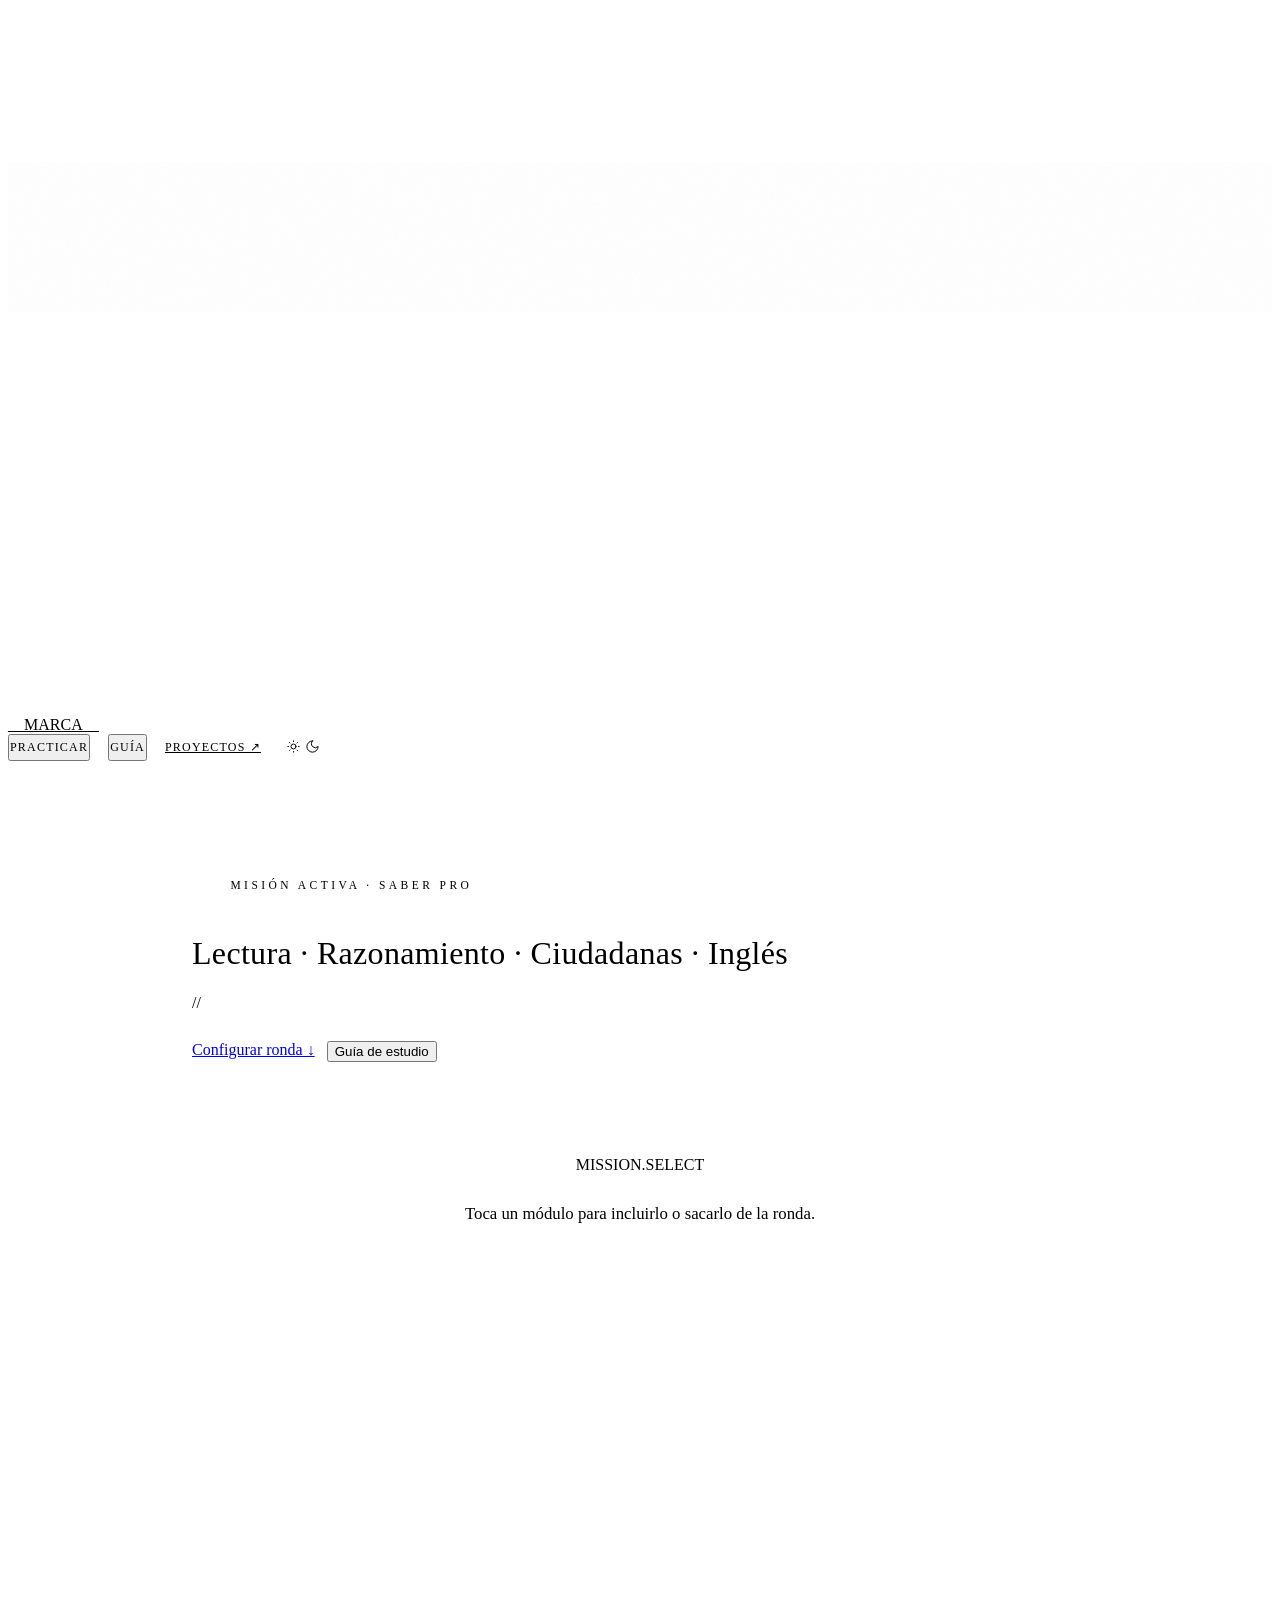
==== commit 328715c4: "Cuadernillos Icfes 2018 (98 preguntas) y stickers de Hades - banco/icfes2018/: Competencias Ciudadan" ====
--- a/src/plantilla.html
+++ b/src/plantilla.html
@@ -53,8 +53,11 @@
 .gsap-reveal.is-in{opacity:1;transform:none}
 
 /* módulos como parches de misión */
-.sp-mods{display:grid;gap:16px;grid-template-columns:1fr}
-@media(min-width:720px){.sp-mods{grid-template-columns:repeat(3,1fr)}}
+.sp-mods{display:grid;gap:16px;grid-template-columns:repeat(auto-fit,minmax(min(100%,230px),1fr))}
+.sp-fuentes{display:flex;flex-wrap:wrap;gap:10px;justify-content:center;margin:18px 0 0}
+.sp-fuentes .skill-orbit{cursor:pointer;gap:8px}
+.sp-fuentes .skill-orbit.off{opacity:.4;text-decoration:line-through}
+.sp-fuentes .n{opacity:.6}
 .mission-patch.sp-mod{cursor:pointer;padding:1.5rem 1.25rem;user-select:none;transform-style:preserve-3d}
 .sp-mod .sheen{position:absolute;inset:0;border-radius:inherit;pointer-events:none;opacity:0;transition:opacity .3s}
 .sp-mod:hover .sheen{opacity:1}
@@ -92,7 +95,29 @@
 .sp-meta{display:flex;gap:8px;flex-wrap:wrap;margin-bottom:16px}
 .sp-tag{font-family:var(--font-mono);font-size:.66rem;letter-spacing:.14em;text-transform:uppercase;padding:4px 10px;border-radius:999px;border:1px solid var(--color-glass-border);color:var(--color-text-tertiary)}
 .sp-tag.warn{color:var(--color-sls);border-color:color-mix(in srgb,var(--color-sls) 50%,transparent)}
-.sp-enun{font-family:var(--font-heading);font-size:clamp(1.3rem,3.6vw,1.65rem);line-height:1.28;font-weight:600;color:var(--color-lunar);margin:0 0 18px}
+.sp-enun{white-space:pre-line;font-family:var(--font-heading);font-size:clamp(1.3rem,3.6vw,1.65rem);line-height:1.28;font-weight:600;color:var(--color-lunar);margin:0 0 18px}
+.sp-enimg{display:block;max-width:100%;height:auto;margin:-4px 0 18px;border-radius:10px;background:#fff}
+.sp-eval{margin-top:10px;font-family:var(--font-mono);font-size:.72rem;letter-spacing:.04em;color:var(--color-text-tertiary)}
+.sp-eval b{color:var(--color-text-secondary);font-weight:600}
+/* ---- stickers de Hades ---- */
+.fb.con-stk{display:none;grid-template-columns:76px 1fr;gap:14px;align-items:start}
+.fb.con-stk[style*="block"]{display:grid!important}
+.stk-in{width:76px;height:76px;object-fit:contain;filter:drop-shadow(0 6px 14px #0007)}
+.stk-in.pop{animation:stk-pop .55s var(--ease-spring) both}
+@keyframes stk-pop{0%{transform:scale(.4) rotate(-12deg);opacity:0}70%{transform:scale(1.08) rotate(3deg);opacity:1}100%{transform:none}}
+.stk-fin{width:150px;height:150px;object-fit:contain;display:block;margin:0 auto 6px;filter:drop-shadow(0 10px 24px #0008)}
+.masc{position:fixed;left:14px;bottom:14px;z-index:1000;display:flex;align-items:flex-end;gap:8px;pointer-events:none;
+  transform:translateY(140%);opacity:0;transition:transform .55s var(--ease-spring),opacity .35s}
+.masc.on{transform:none;opacity:1}
+.masc img{width:92px;height:92px;object-fit:contain;filter:drop-shadow(0 8px 18px #0009);pointer-events:auto;cursor:pointer}
+.masc.on img{animation:masc-bob 3.2s ease-in-out infinite}
+@keyframes masc-bob{0%,100%{transform:translateY(0)}50%{transform:translateY(-5px)}}
+.masc .burbuja{max-width:min(240px,62vw);margin-bottom:46px;padding:10px 14px;border-radius:16px 16px 16px 4px;font-size:.88rem;line-height:1.45;
+  background:var(--color-glass-bg);border:1px solid var(--color-glass-border);color:var(--color-lunar);backdrop-filter:var(--fx-blur-20);-webkit-backdrop-filter:var(--fx-blur-20);
+  box-shadow:0 8px 24px #0006;pointer-events:auto}
+body.lunar .masc .burbuja{background:#fff;box-shadow:var(--lift-2)}
+@media(max-width:640px){.masc img{width:70px;height:70px}.masc .burbuja{margin-bottom:34px;font-size:.82rem}}
+@media(prefers-reduced-motion:reduce){.masc,.masc.on img,.stk-in.pop{animation:none!important;transition:none}}
 details.ctx{margin:0 0 18px;border:1px solid var(--color-glass-border);border-radius:16px;overflow:hidden;background:var(--glow-1)}
 details.ctx summary{cursor:pointer;padding:13px 16px;font-size:.9rem;color:var(--color-text-secondary);list-style:none;display:flex;gap:12px;align-items:baseline}
 details.ctx summary::-webkit-details-marker{display:none}
@@ -226,7 +251,7 @@
       <span class="line text-shimmer" data-stagger="Saber Pro"></span>
       <span class="line text-shimmer" data-stagger="repaso" data-delay="0.25"></span>
     </h1>
-    <p class="sp-sub">Lectura · Razonamiento · Ciudadanas</p>
+    <p class="sp-sub">Lectura · Razonamiento · Ciudadanas · Inglés</p>
     <p class="sp-lead" id="sub"></p>
     <div class="sp-telem font-mono text-xs tracking-widest text-text-muted"><span class="text-orbital/60">// </span><span id="telem"></span><span class="typewriter-cursor"></span></div>
     <div class="sp-cta">
@@ -244,11 +269,14 @@
     <div class="section-rule mx-auto mt-8 max-w-[220px]"></div>
   </div>
   <div class="sp-mods" id="areas"></div>
+  <div class="sp-fuentes" id="fuentes"></div>
 
   <div class="glass-card fijo gsap-reveal" style="padding:22px;margin-top:20px">
     <span class="trace-border" aria-hidden="true"></span>
     <div class="relative z-10">
       <div class="sp-opts" style="margin-top:0">
+        <label class="sp-chk skill-orbit"><input type="checkbox" id="stickersOn" onchange="Mascota.activar(this.checked)">
+          Stickers de Hades: reacciones al responder <span class="n">32</span></label>
         <label class="sp-chk skill-orbit"><input type="checkbox" id="soloFallos">
           Solo las que he fallado <span class="n" id="nFallos">0</span></label>
         <label class="sp-chk skill-orbit"><input type="checkbox" id="modoExamen">
@@ -274,6 +302,7 @@
       <div class="sp-meta" id="meta"></div>
       <div id="ctxHolder"></div>
       <p class="sp-enun" id="enunciado"></p>
+      <div id="enImg"></div>
       <div class="sp-alts" id="opts"></div>
       <div class="fb" id="fb"></div>
       <div class="sp-navq" id="nav" style="display:none">
@@ -326,6 +355,7 @@
 </main>
 
 <footer class="sp-foot" id="foot"></footer>
+<div class="masc" id="masc" aria-live="polite"><img alt="" id="mascImg" onclick="Mascota.callar()"><div class="burbuja" id="mascTxt"></div></div>
 <div class="sp-toast btn-orbital" id="toast"></div>
 
 <script>
@@ -335,7 +365,7 @@
 let prog = {q:{}, rondas:0, mejorRacha:0};
 try { prog = Object.assign(prog, JSON.parse(localStorage.getItem(LS) || '{}')); } catch(e) {}
 let cola = [], idx = 0, actual = null, racha = 0, examen = false, reloj = null, fin = 0;
-let sesion = null, areaGuia = 'general', areasOff = new Set();
+let sesion = null, areaGuia = 'general', areasOff = new Set(), fuentesOff = new Set();
 const $ = s => document.querySelector(s);
 const guardar = () => { try { localStorage.setItem(LS, JSON.stringify(prog)); } catch(e) {} };
 const esc = s => String(s ?? '').replace(/[&<>"]/g, m => ({'&':'&amp;','<':'&lt;','>':'&gt;','"':'&quot;'}[m]));
@@ -605,6 +635,78 @@
   raiz.querySelectorAll('[data-hud]').forEach(hud);
 }
 
+/* ======================= stickers de Hades =======================
+   Reacciona a lo que pasa en la ronda. Bolsa barajada por estado para no repetir
+   variante; en modo examen solo habla al empezar, a 5 minutos y al final. */
+const Mascota = (() => {
+  const S = DATA.stickers || {}, LSK = 'saberpro-stickers';
+  let on = true; try { on = localStorage.getItem(LSK) !== 'off'; } catch(e) {}
+  if (!Object.keys(S).length) on = false;
+  const bolsa = {}, el = $('#masc'), img = $('#mascImg'), txt = $('#mascTxt');
+  let tOcultar = 0, tPensar = 0, tBuscar = 0, ultimo = '';
+  const FRASES = {
+    inicio:      [['coding', '¡A estudiar! Lee con calma y busca el respaldo en el texto.'], ['coding_relajado', 'Vamos con todo. Las que falles vuelven a salir.']],
+    inicioExamen:[['coding', 'Modo examen: concentración. Te cuento cómo te fue al final.']],
+    cincoMin:    [['searching_intenso', '¡Quedan 5 minutos! Responde las que tengas claras.']],
+    leerTexto:   [['searching', 'Eso, a buscar en el texto 🔍'], ['searching', 'Subraya mentalmente lo que pide la pregunta.']],
+    pensar:      [['thinking', 'Tómate tu tiempo… descarta primero las que seguro no son.'], ['thinking', '¿Qué pide exactamente la pregunta: describir, inferir o proponer?']],
+    buscar:      [['searching_intenso', 'Vuelve al texto: la respuesta suele estar ahí.'], ['searching_intenso', 'Si dudas entre dos, gana la que puedes señalar en el texto.']],
+    noche:       [['sleepy', '¿Estudiando de noche? Una ronda corta y a dormir 🌙'], ['saludo_buenas_noches', 'Buenas noches. Repasa lo que fallaste y descansa.']],
+    hola:        [['coding_relajado', '¿Repasamos un rato? Elige los módulos y dale a Empezar.'], ['happy', '¡Hola! Hoy toca sumar aciertos.']],
+  };
+  const BIEN = ['¡Eso!', '¡Bien leído!', 'Exacto 💜', '¡Así se hace!', 'Lo tenías claro.', '¡Correcta! Sigue así.'];
+  const MAL = ['Casi. Mira la explicación.', 'Tranquilo, esta vuelve a salir.', 'Ups. Revisa qué pide la pregunta.', 'Del error también se aprende.'];
+  const MAL_RACHA = ['Respira. Una pregunta no define tu prueba.', 'Pausa de 10 segundos y seguimos.', 'Bajemos el ritmo: lee la pregunta dos veces.'];
+  const azar = a => a[Math.random()*a.length|0];
+  function sticker(estado){
+    const arr = S[estado] || S.happy || Object.values(S)[0]; if (!arr) return '';
+    if (!bolsa[estado] || !bolsa[estado].length) bolsa[estado] = barajar(arr.map((_, i) => i));
+    return arr[bolsa[estado].pop()];
+  }
+  function decir(estado, texto, ms = 4800){
+    if (!on || !S[estado] && !S.happy) return;
+    clearTimeout(tOcultar);
+    img.src = sticker(estado); txt.textContent = texto;
+    el.classList.remove('on'); void el.offsetWidth; el.classList.add('on');
+    tOcultar = setTimeout(() => el.classList.remove('on'), ms);
+  }
+  function evento(nombre){
+    if (!on || !FRASES[nombre]) return;
+    let op = FRASES[nombre].filter(([, t]) => t !== ultimo); if (!op.length) op = FRASES[nombre];
+    const [e, t] = azar(op); ultimo = t; decir(e, t);
+  }
+  return {
+    activo: () => on,
+    activar(v){ on = !!v && !!Object.keys(S).length; try { localStorage.setItem(LSK, on ? 'on' : 'off'); } catch(e) {}
+      if (on) decir('happy', '¡Aquí estoy! Te acompaño mientras repasas.'); else this.callar(); },
+    callar(){ clearTimeout(tOcultar); el.classList.remove('on'); },
+    evento,
+    // pistas si se queda mucho tiempo en la misma pregunta (no en examen)
+    esperar(){ this.parar(); if (!on || examen) return;
+      tPensar = setTimeout(() => evento('pensar'), 35000);
+      tBuscar = setTimeout(() => evento('buscar'), 80000); },
+    parar(){ clearTimeout(tPensar); clearTimeout(tBuscar); },
+    // sticker que va dentro del recuadro de la respuesta
+    reaccion(bien, racha, errSeg, p){
+      if (!on || examen) return null;
+      this.callar();
+      if (bien && racha >= 3 && (racha === 3 || racha === 5 || racha % 5 === 0))
+        return {img: sticker('celebrando'), txt: racha >= 10 ? `¡${racha} seguidas! Imparable 🔥` : `¡Racha de ${racha}! 🔥`};
+      if (bien) return {img: sticker(Math.random() < .25 ? 'coding_relajado' : 'happy'), txt: azar(BIEN)};
+      if (p.clave_discutida) return {img: sticker('thinking'), txt: 'Esta clave es discutida: lee bien la explicación.'};
+      if (errSeg >= 2) return {img: sticker('agotado'), txt: azar(MAL_RACHA)};
+      return {img: sticker('error'), txt: azar(MAL)};
+    },
+    final(pct){
+      if (!on) return null;
+      if (pct >= 80) return {img: sticker('celebrando'), txt: '¡Excelente ronda! Así se llega al Saber Pro.'};
+      if (pct >= 60) return {img: sticker('happy'), txt: 'Buen trabajo. Repite las que fallaste y subes de nivel.'};
+      return {img: sticker(pct >= 40 ? 'coding_relajado' : 'agotado'), txt: 'Hoy costó, y está bien: las falladas salen primero en la próxima.'};
+    },
+    saludo(){ const h = new Date().getHours(); evento(h >= 22 || h < 5 ? 'noche' : 'hola'); },
+  };
+})();
+
 /* =========================== vistas =========================== */
 function vista(v){
   document.querySelectorAll('.sp-nav [data-v]').forEach(t => t.classList.toggle('on', t.dataset.v === v));
@@ -620,7 +722,7 @@
   const fx = DATA.config.fecha_examen;
   return fx ? Math.ceil((new Date(fx + 'T07:00:00-05:00') - new Date())/86400000) : null;
 }
-const CODIGO = {ciudadana:'CC', lectura:'LC', razonamiento:'RC'};
+const CODIGO = {ciudadana:'CC', lectura:'LC', razonamiento:'RC', ingles:'EN', formar:'FO'};
 
 function pintarMenu(){
   const porArea = {};
@@ -642,8 +744,14 @@
       </div></div></div>`;
   }).join('');
   document.querySelectorAll('.sp-mod').forEach(el => { colorPatch(el); tilt(el); });
-  $('#sub').textContent = `${DATA.preguntas.length} preguntas de simulacro con la respuesta correcta y su explicación. `
+  const porFuente = {};
+  DATA.preguntas.forEach(p => porFuente[p.fuente] = (porFuente[p.fuente]||0)+1);
+  $('#fuentes').innerHTML = '<span class="sp-nota" style="width:100%;text-align:center;margin:0">Fuentes</span>'
+    + Object.entries(porFuente).map(([f, n]) =>
+      `<button class="skill-orbit ${fuentesOff.has(f)?'off':'core'}" onclick="toggleFuente('${f}')">${esc(DATA.fuentes[f].nombre)} <span class="n">${n}</span></button>`).join('');
+  $('#sub').textContent = `${DATA.preguntas.length} preguntas de simulacros y cuadernillos oficiales, con la respuesta correcta y su explicación. `
     + 'Las que fallas vuelven a salir hasta que las domines.';
+  $('#stickersOn').checked = Mascota.activo();
   const ok = Object.values(prog.q).reduce((s,q)=>s+q.ok,0), mal = Object.values(prog.q).reduce((s,q)=>s+q.mal,0);
   const dias = diasAlExamen();
   telemetria([
@@ -662,8 +770,10 @@
   el.classList.toggle('off', areasOff.has(a)); el.setAttribute('aria-pressed', !areasOff.has(a));
 }
 
+function toggleFuente(f){ fuentesOff.has(f) ? fuentesOff.delete(f) : fuentesOff.add(f); pintarMenu(); }
+
 function seleccion(){
-  let qs = DATA.preguntas.filter(p => !areasOff.has(p.area));
+  let qs = DATA.preguntas.filter(p => !areasOff.has(p.area) && !fuentesOff.has(p.fuente));
   if ($('#soloFallos').checked) qs = qs.filter(p => (prog.q[p.id]||{}).mal > 0);
   return qs;
 }
@@ -680,7 +790,7 @@
 // en examen las preguntas de un mismo texto van juntas, como en la prueba real
 function ordenExamen(qs){
   const grupos = {};
-  qs.forEach(p => (grupos[p.area+'|'+p.contexto] ||= []).push(p));
+  qs.forEach(p => (grupos[p.area+'|'+(p.contexto ?? p.fuente)] ||= []).push(p));
   return barajar(Object.values(grupos)).flatMap(g => g.sort((a,b)=>a.n-b.n));
 }
 
@@ -698,6 +808,8 @@
     fin = Date.now() + cola.length * SEG_POR_PREGUNTA * 1000;
     $('#pillReloj').style.display=''; tic(); reloj = setInterval(tic, 1000);
   }
+  sesion.errSeg = 0; sesion.aviso5 = false;
+  Mascota.evento(examen ? 'inicioExamen' : 'inicio');
   pintar(); window.scrollTo(0, 0);
 }
 
@@ -707,6 +819,7 @@
   const e = $('#pillReloj');
   e.textContent = `T- ${m}:${String(s).padStart(2,'0')}`;
   e.classList.toggle('poco', r < 5*60000);
+  if (r < 5*60000 && r > 0 && !sesion.aviso5){ sesion.aviso5 = true; Mascota.evento('cincoMin'); }
   if (r <= 0){ toast('Se acabó el tiempo'); terminar(); }
 }
 
@@ -721,7 +834,8 @@
   $('#meta').innerHTML =
     `<span class="sp-tag">${esc(nombreArea(actual.area))}</span>`
     + `<span class="sp-tag">#${String(actual.n).padStart(2,'0')}</span>`
-    + (nOpc < 4 ? `<span class="sp-tag warn">el original trae ${nOpc} opciones</span>` : '')
+    + `<span class="sp-tag">${esc(DATA.fuentes[actual.fuente].corto)}</span>`
+    + (nOpc < 4 && actual.fuente === 'uao2026' ? `<span class="sp-tag warn">el original trae ${nOpc} opciones</span>` : '')
     + (q.mal && !examen ? `<span class="sp-tag warn">fallada ${q.mal}×</span>` : '');
 
   const c = (DATA.contextos[actual.area] || [])[actual.contexto];
@@ -730,10 +844,14 @@
   const abierto = prev && prev.open && prev.dataset.k === clave;
   $('#ctxHolder').innerHTML = c
     ? `<details class="ctx" data-k="${clave}" ${abierto?'open':''}>
-       <summary>${c.resumen ? 'Resumen del texto' : 'Texto'} ${actual.contexto+1}: ${esc(c.titulo)}</summary>
+       <summary>${c.resumen ? 'Resumen del texto' : 'Texto'}: ${esc(c.titulo)}</summary>
        <div class="body">${c.resumen ? '<p class="nota">El texto original no está disponible; este es un resumen con lo necesario para responder.</p>' : ''}${c.html}</div></details>` : '';
 
   $('#enunciado').textContent = actual.enunciado;
+  $('#enImg').innerHTML = actual.imagen ? `<img class="sp-enimg" src="${actual.imagen}" alt="figura de la pregunta">` : '';
+  const det = $('#ctxHolder details');
+  if (det) det.addEventListener('toggle', () => det.open && Mascota.evento('leerTexto'), {once:true});
+  Mascota.esperar();
   $('#opts').innerHTML = Object.keys(actual.opciones).sort().map(L =>
     `<button class="opt" data-k="${L}" onclick="responder('${L}')">
        <span class="k">${L}</span><span>${esc(actual.opciones[L])}
@@ -763,7 +881,9 @@
   bien ? a.ok++ : a.mal++; sesion.areas[actual.area] = a;
   if (!bien && !sesion.fallos.some(f => f.p === actual)) sesion.fallos.push({p:actual, marcada:L});
   racha = bien ? racha+1 : 0;
+  sesion.errSeg = bien ? 0 : (sesion.errSeg || 0) + 1;
   if (racha > prog.mejorRacha) prog.mejorRacha = racha;
+  Mascota.parar();
   $('#pillRacha').textContent = `RACHA ${racha}`;
   guardar();
 
@@ -772,9 +892,15 @@
   // en repaso, la fallada vuelve a salir unas preguntas después
   if (!bien) cola.splice(Math.min(idx+4, cola.length), 0, actual);
   const fb = $('#fb');
-  fb.className = 'fb ' + (bien ? 'ok' : 'bad');
-  fb.innerHTML = `<span class="res">${bien ? '✓ Correcta' : '✕ Era la ' + actual.correcta}</span>`
-    + (actual.explicacion ? `<div class="why">${actual.explicacion}</div>` : '');
+  const reac = Mascota.reaccion(bien, racha, sesion.errSeg, actual);
+  fb.className = 'fb ' + (bien ? 'ok' : 'bad') + (reac ? ' con-stk' : '');
+  fb.innerHTML = (reac ? `<img class="stk-in pop" src="${reac.img}" alt="">` : '') + '<div>'
+    + `<span class="res">${bien ? '✓ Correcta' : '✕ Era la ' + actual.correcta}</span>`
+    + (reac ? `<div class="why" style="margin-bottom:6px;color:var(--color-lunar)"><i>${esc(reac.txt)}</i></div>` : '')
+    + (actual.explicacion ? `<div class="why">${actual.explicacion}</div>` : '')
+    + (actual.afirmacion ? `<div class="sp-eval"><b>QUÉ EVALÚA</b> · ${actual.afirmacion}</div>` : '')
+    + (actual.clave_discutida ? `<div class="sp-eval" style="color:var(--color-sls)">Clave oficial discutible: revisa la explicación.</div>` : '')
+    + '</div>';
   fb.style.display='block';
   $('#nav').style.display='flex';
   $('#btnSig').textContent = (idx+1 >= cola.length) ? 'Ver resultado →' : 'Siguiente →';
@@ -797,8 +923,10 @@
   const mins = Math.round((Date.now()-sesion.t0)/60000);
   $('#juego').style.display='none'; $('#fin').style.display='block';
   $('#finTit').textContent = pct>=80 ? 'Buena ronda' : pct>=60 ? 'Ronda terminada' : 'Hay que insistir';
-  $('#finStats').innerHTML =
-     `<div class="sp-stat"><div class="v" data-n="${pct}" data-suf="%">0%</div><div class="l">acierto</div></div>`
+  Mascota.parar();
+  const rf = Mascota.final(pct);
+  $('#finStats').innerHTML = (rf ? `<div style="grid-column:1/-1;text-align:center"><img class="stk-fin stk-in pop" src="${rf.img}" alt=""><div class="sp-fintxt" style="color:var(--color-lunar)"><i>${esc(rf.txt)}</i></div></div>` : '')
+   + `<div class="sp-stat"><div class="v" data-n="${pct}" data-suf="%">0%</div><div class="l">acierto</div></div>`
    + `<div class="sp-stat"><div class="v">${sesion.ok}/${tot}</div><div class="l">correctas</div></div>`
    + `<div class="sp-stat"><div class="v">${mins}′</div><div class="l">duración</div></div>`;
   contar($('#finStats [data-n]'));
@@ -827,7 +955,7 @@
   requestAnimationFrame(f);
 }
 
-function salir(){ clearInterval(reloj); $('#pillReloj').style.display='none';
+function salir(){ clearInterval(reloj); $('#pillReloj').style.display='none'; Mascota.parar();
   $('#juego').style.display='none'; $('#fin').style.display='none';
   $('#menu').style.display='block'; pintarMenu(); window.scrollTo(0, 0); }
 
@@ -892,8 +1020,10 @@
   if (e.key === 'Enter' && $('#nav').style.display !== 'none') siguiente();
 });
 
-$('#foot').innerHTML = DATA.config.pie;
+$('#foot').innerHTML = DATA.config.pie + '<br>' + Object.values(DATA.fuentes).map(f => f.url
+  ? `${esc(f.credito)} <a href="${f.url}" target="_blank" rel="noopener noreferrer">icfes.gov.co</a>` : esc(f.credito)).join('<br>');
 fxTema(); pintarMenu(); animar();
+setTimeout(() => Mascota.saludo(), 1600);
 if (location.hash === '#guia') vista('guia');
 </script>
 </body></html>
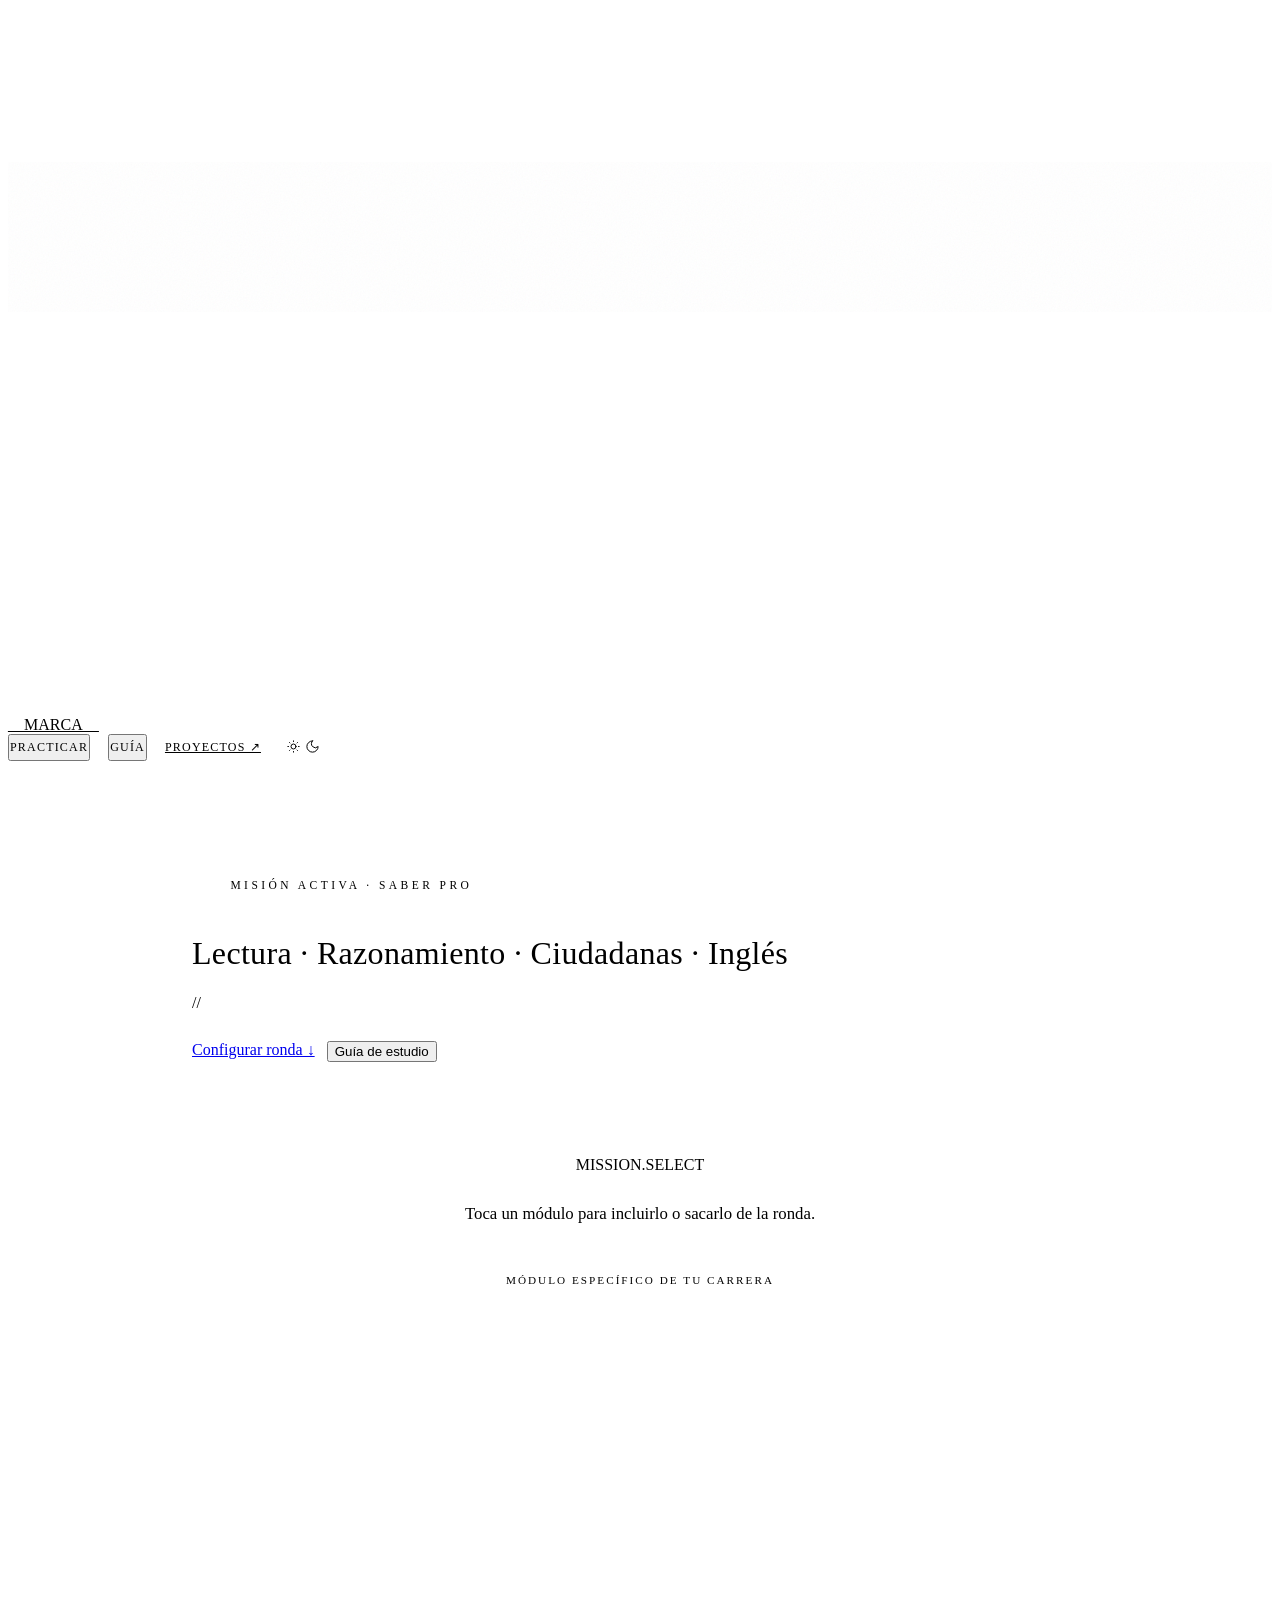
==== commit 428ec7ee: "Los 34 módulos específicos del Icfes y asistencia de Hades - Banco: 1.116 preguntas. Se suman los 34" ====
--- a/src/plantilla.html
+++ b/src/plantilla.html
@@ -2,9 +2,9 @@
 <html lang="es"><head>
 <meta charset="utf-8">
 <meta name="viewport" content="width=device-width,initial-scale=1,viewport-fit=cover">
-<meta name="description" content="Repaso gratuito para el Saber Pro: Lectura Crítica, Razonamiento Cuantitativo y Competencias Ciudadanas, con explicación de cada respuesta y guía de estudio.">
+<meta name="description" content="Repaso gratuito para el Saber Pro: los cuatro módulos genéricos y los 34 específicos del Icfes, con explicación de cada respuesta y guía de estudio.">
 <meta property="og:title" content="Saber Pro · Repaso">
-<meta property="og:description" content="90 preguntas tipo Saber Pro con explicación, modo examen con reloj y guía de estudio. Gratis y sin registro.">
+<meta property="og:description" content="Más de 1.100 preguntas del Saber Pro con explicación, modo examen con reloj, pistas de Hades y guía de estudio. Gratis y sin registro.">
 <meta property="og:locale" content="es_CO">
 <title>Saber Pro · Repaso</title>
 <link rel="preconnect" href="https://fonts.googleapis.com">
@@ -54,6 +54,14 @@
 
 /* módulos como parches de misión */
 .sp-mods{display:grid;gap:16px;grid-template-columns:repeat(auto-fit,minmax(min(100%,230px),1fr))}
+.sp-esp{margin:22px auto 0;max-width:640px;text-align:center}
+.sp-esp label{display:block;font-family:var(--font-mono);font-size:.7rem;letter-spacing:.18em;text-transform:uppercase;color:var(--color-text-tertiary);margin-bottom:10px}
+.sp-esp select{width:100%;appearance:none;-webkit-appearance:none;cursor:pointer;font:inherit;font-size:.98rem;color:var(--color-lunar);
+  background:var(--color-glass-bg) url("data:image/svg+xml,%3Csvg xmlns='http://www.w3.org/2000/svg' width='12' height='8'%3E%3Cpath d='M1 1l5 5 5-5' fill='none' stroke='%23868c96' stroke-width='1.6'/%3E%3C/svg%3E") no-repeat right 18px center;
+  border:1px solid var(--color-glass-border);border-radius:999px;padding:13px 44px 13px 20px;transition:border-color .3s}
+.sp-esp select:hover,.sp-esp select:focus{border-color:var(--color-orbital);outline:none}
+.sp-esp select option{background:var(--color-space-800);color:var(--color-text-primary)}
+body.lunar .sp-esp select{background-color:#fff}
 .sp-fuentes{display:flex;flex-wrap:wrap;gap:10px;justify-content:center;margin:18px 0 0}
 .sp-fuentes .skill-orbit{cursor:pointer;gap:8px}
 .sp-fuentes .skill-orbit.off{opacity:.4;text-decoration:line-through}
@@ -118,6 +126,34 @@
 body.lunar .masc .burbuja{background:#fff;box-shadow:var(--lift-2)}
 @media(max-width:640px){.masc img{width:70px;height:70px}.masc .burbuja{margin-bottom:34px;font-size:.82rem}}
 @media(prefers-reduced-motion:reduce){.masc,.masc.on img,.stk-in.pop{animation:none!important;transition:none}}
+/* ---- asistencia de Hades: pistas y descartes con glitch ---- */
+.asist{display:none;align-items:center;gap:12px;margin:0 0 14px;padding:8px 8px 8px 14px;border:1px dashed var(--accent-line);border-radius:12px;font-family:var(--font-mono);font-size:.7rem;letter-spacing:.12em;text-transform:uppercase;color:var(--color-text-tertiary)}
+.asist.on{display:flex}
+.asist .lv{display:flex;gap:4px;flex:0 0 auto}
+.asist .lv i{width:16px;height:5px;border-radius:2px;background:var(--color-glass-border);transition:background .4s,box-shadow .4s}
+.asist .lv i.on{background:var(--color-sls);box-shadow:0 0 8px var(--color-sls)}
+.asist .t{flex:1;min-width:0;white-space:nowrap;overflow:hidden;text-overflow:ellipsis}
+.asist button{font:inherit;letter-spacing:inherit;text-transform:inherit;flex:0 0 auto;color:var(--color-orbital);background:none;border:1px solid var(--accent-line);border-radius:999px;padding:6px 12px;cursor:pointer;transition:border-color .3s}
+.asist button:hover:not(:disabled){border-color:var(--color-orbital)}
+.asist button:disabled{opacity:.35;cursor:default}
+.asist.pulso{animation:asist-pulso .6s ease-out}
+@keyframes asist-pulso{0%{box-shadow:0 0 0 0 color-mix(in srgb,var(--color-sls) 45%,transparent)}100%{box-shadow:0 0 0 12px transparent}}
+.pista{margin:0 0 14px;padding:12px 16px;border-left:2px solid var(--color-sls);border-radius:0 12px 12px 0;background:var(--glow-1);font-size:.92rem;line-height:1.6;color:var(--color-text-secondary)}
+.pista b{color:var(--color-lunar)}
+.pista .tag{display:block;font-family:var(--font-mono);font-size:.64rem;letter-spacing:.18em;color:var(--color-sls);margin-bottom:4px}
+.pista.entra{animation:glitch .6s steps(1,end) both}
+.pista.entra>*{animation:glitch-rgb .6s steps(1) both}
+.opt.escaneo{animation:escaneo 1s ease-out both}
+@keyframes escaneo{0%{box-shadow:inset 0 0 0 0 transparent}30%{box-shadow:inset 0 0 0 1px var(--color-sls),0 0 16px color-mix(in srgb,var(--color-sls) 35%,transparent)}100%{box-shadow:inset 0 0 0 0 transparent}}
+.opt.glitch{animation:glitch .8s steps(1,end) both}
+.opt.glitch>*{animation:glitch-rgb .8s steps(1) both}
+@keyframes glitch{0%{transform:none;clip-path:inset(0)}10%{transform:translate(-5px,1px);clip-path:inset(10% 0 55% 0)}20%{transform:translate(6px,-1px);clip-path:inset(60% 0 6% 0)}30%{transform:translate(-2px,0);clip-path:inset(30% 0 40% 0)}40%{transform:translate(4px,2px);clip-path:inset(0 0 78% 0)}50%{transform:translate(-6px,-2px);clip-path:inset(72% 0 0 0)}60%{transform:translate(2px,0);clip-path:inset(18% 0 22% 0)}72%{transform:translate(-1px,1px);clip-path:inset(0)}86%{transform:translate(1px,0)}100%{transform:none;clip-path:inset(0)}}
+@keyframes glitch-rgb{0%,100%{text-shadow:none}15%{text-shadow:-3px 0 #ff2e63,3px 0 #08f7fe}45%{text-shadow:3px 0 #ff2e63,-3px 0 #08f7fe}75%{text-shadow:-1px 0 #ff2e63,1px 0 #08f7fe}}
+.opt.descartada{position:relative;opacity:.32!important;filter:grayscale(1);cursor:not-allowed;
+  background:repeating-linear-gradient(0deg,transparent 0 3px,color-mix(in srgb,var(--color-text-primary) 5%,transparent) 3px 4px),var(--glow-1)}
+.opt.descartada>span:last-child{text-decoration:line-through;text-decoration-color:var(--bad)}
+.opt.descartada::after{content:"DESCARTADA";position:absolute;right:14px;top:8px;font-family:var(--font-mono);font-size:.6rem;letter-spacing:.18em;color:var(--bad)}
+@media(prefers-reduced-motion:reduce){.opt.glitch,.opt.glitch>*,.opt.escaneo,.pista.entra,.pista.entra>*,.asist.pulso{animation:none!important}}
 details.ctx{margin:0 0 18px;border:1px solid var(--color-glass-border);border-radius:16px;overflow:hidden;background:var(--glow-1)}
 details.ctx summary{cursor:pointer;padding:13px 16px;font-size:.9rem;color:var(--color-text-secondary);list-style:none;display:flex;gap:12px;align-items:baseline}
 details.ctx summary::-webkit-details-marker{display:none}
@@ -269,6 +305,8 @@
     <div class="section-rule mx-auto mt-8 max-w-[220px]"></div>
   </div>
   <div class="sp-mods" id="areas"></div>
+  <div class="sp-esp"><label for="especifico">Módulo específico de tu carrera</label>
+    <select id="especifico" onchange="elegirEspecifico(this.value)"></select></div>
   <div class="sp-fuentes" id="fuentes"></div>
 
   <div class="glass-card fijo gsap-reveal" style="padding:22px;margin-top:20px">
@@ -277,6 +315,8 @@
       <div class="sp-opts" style="margin-top:0">
         <label class="sp-chk skill-orbit"><input type="checkbox" id="stickersOn" onchange="Mascota.activar(this.checked)">
           Stickers de Hades: reacciones al responder <span class="n">32</span></label>
+        <label class="sp-chk skill-orbit"><input type="checkbox" id="asistOn" onchange="Asistencia.activar(this.checked)">
+          Asistencia de Hades: si tardas, pistas y descarta opciones</label>
         <label class="sp-chk skill-orbit"><input type="checkbox" id="soloFallos">
           Solo las que he fallado <span class="n" id="nFallos">0</span></label>
         <label class="sp-chk skill-orbit"><input type="checkbox" id="modoExamen">
@@ -303,6 +343,8 @@
       <div id="ctxHolder"></div>
       <p class="sp-enun" id="enunciado"></p>
       <div id="enImg"></div>
+      <div class="asist" id="asist" aria-live="polite"></div>
+      <div id="pista"></div>
       <div class="sp-alts" id="opts"></div>
       <div class="fb" id="fb"></div>
       <div class="sp-navq" id="nav" style="display:none">
@@ -366,6 +408,12 @@
 try { prog = Object.assign(prog, JSON.parse(localStorage.getItem(LS) || '{}')); } catch(e) {}
 let cola = [], idx = 0, actual = null, racha = 0, examen = false, reloj = null, fin = 0;
 let sesion = null, areaGuia = 'general', areasOff = new Set(), fuentesOff = new Set();
+let especifico = ''; try { especifico = localStorage.getItem('saberpro-especifico') || ''; } catch(e) {}
+const esGenerico = a => DATA.genericos.includes(a);
+const ESPECIFICOS = Object.keys(DATA.areas).filter(a => !esGenerico(a)).sort((a, b) => DATA.areas[a].localeCompare(DATA.areas[b], 'es'));
+if (especifico && especifico !== '*' && !ESPECIFICOS.includes(especifico)) especifico = '';
+const areaActiva = a => esGenerico(a) ? !areasOff.has(a) : (especifico === '*' || especifico === a);
+function elegirEspecifico(v){ especifico = v; try { localStorage.setItem('saberpro-especifico', v); } catch(e) {} pintarMenu(); }
 const $ = s => document.querySelector(s);
 const guardar = () => { try { localStorage.setItem(LS, JSON.stringify(prog)); } catch(e) {} };
 const esc = s => String(s ?? '').replace(/[&<>"]/g, m => ({'&':'&amp;','<':'&lt;','>':'&gt;','"':'&quot;'}[m]));
@@ -680,9 +728,9 @@
     activar(v){ on = !!v && !!Object.keys(S).length; try { localStorage.setItem(LSK, on ? 'on' : 'off'); } catch(e) {}
       if (on) decir('happy', '¡Aquí estoy! Te acompaño mientras repasas.'); else this.callar(); },
     callar(){ clearTimeout(tOcultar); el.classList.remove('on'); },
-    evento,
+    evento, decir,
     // pistas si se queda mucho tiempo en la misma pregunta (no en examen)
-    esperar(){ this.parar(); if (!on || examen) return;
+    esperar(){ this.parar(); if (!on || examen || Asistencia.corriendo()) return;
       tPensar = setTimeout(() => evento('pensar'), 35000);
       tBuscar = setTimeout(() => evento('buscar'), 80000); },
     parar(){ clearTimeout(tPensar); clearTimeout(tBuscar); },
@@ -707,6 +755,85 @@
   };
 })();
 
+/* ===================== asistencia de Hades =====================
+   Si te quedas pensando, Hades escala: a los 25 s da una pista (qué evalúa y una
+   estrategia), a los 50 s y 80 s descarta opciones malas con un glitch. Nunca toca
+   la correcta y siempre deja dos en pie. El reloj se pausa si cambias de pestaña. */
+const Asistencia = (() => {
+  const LSK = 'saberpro-asistencia', PASOS = [25, 50, 80];
+  let on = false; try { on = localStorage.getItem(LSK) === 'on'; } catch(e) {}
+  let p = null, seg = 0, nivel = 0, intervalo = 0;
+  const azar = a => a[Math.random()*a.length|0];
+  const DESCARTE = ['*bzzt* La {L} no es. Una menos.', 'Escaneé la {L}: no aguanta. Fuera.', 'La {L} se cayó sola. Quedan menos.',
+                    'Glitch en la {L}: esa no era.', 'La {L} tiene una trampa. Descartada.'];
+  const ULTIMA = ['Ya quedan dos. Una tiene respaldo, la otra suena bien. Elige con evidencia.',
+                  'Dos en pie. ¿Cuál puedes justificar con el texto o el cálculo?'];
+  function estrategia(q){
+    const t = (q.enunciado || '').toLowerCase();
+    if (/\b(no|excepto|incorrecta|falsa)\b[^.?]*\?|\bexcepto\b|\bno es\b/.test(t))
+      return 'Ojo con la negación: la pregunta pide la que <b>no</b> cumple. Marca mentalmente las que sí cumplen y sobra una.';
+    if (q.area === 'razonamiento' || /\d+\s*%|calcul|cuánto|cuántos|probabilidad|promedio/.test(t))
+      return 'Estima antes de calcular: descarta las opciones con un orden de magnitud o unidades imposibles.';
+    if (q.area === 'ingles') return 'Busca la palabra clave del enunciado en el texto y lee la frase completa donde aparece.';
+    if (q.imagen || q.imagenes) return 'Lee la figura con calma: títulos, ejes, unidades y qué cambia entre una parte y otra.';
+    if (q.contexto != null) return 'La respuesta tiene respaldo en el texto o caso: abre «Texto» y ubica el párrafo que responde a la pregunta.';
+    return 'Descarta las opciones absolutas («siempre», «nunca», «únicamente») y las que responden a otra pregunta.';
+  }
+  const restantes = () => [...document.querySelectorAll('#opts .opt:not(.descartada):not(:disabled)')];
+  function pintarHud(){
+    const h = $('#asist'); if (!h) return;
+    const sig = PASOS[nivel];
+    const t = nivel === 0 ? `Asistencia Hades · pista en ${Math.max(0, sig - seg)} s`
+      : sig != null ? `Asistencia Hades · descarte en ${Math.max(0, sig - seg)} s`
+      : 'Asistencia Hades · al máximo: ahora te toca';
+    h.innerHTML = `<span class="lv">${PASOS.map((_, i) => `<i class="${i < nivel ? 'on' : ''}"></i>`).join('')}</span>
+      <span class="t">${t}</span><button onclick="Asistencia.ya()" ${sig == null ? 'disabled' : ''} title="Tecla H">${nivel === 0 ? 'Pedir pista' : sig == null ? 'Sin más ayuda' : 'Descartar otra'}</button>`;
+  }
+  function subir(){
+    if (!p || nivel >= PASOS.length) return;
+    if (nivel === 0) {
+      $('#pista').innerHTML = `<div class="pista ${REDUCIDO ? '' : 'entra'}"><span class="tag">PISTA DE HADES</span><div>${estrategia(p)}`
+        + (p.afirmacion ? `<br><b>Qué evalúa:</b> ${p.afirmacion}` : '') + '</div></div>';
+      if (!REDUCIDO) restantes().forEach((b, i) => setTimeout(() => { b.classList.remove('escaneo'); void b.offsetWidth; b.classList.add('escaneo'); }, i*120));
+      Mascota.decir('thinking', 'Te dejo una pista arriba de las opciones 👆');
+      nivel = 1; seg = Math.max(seg, PASOS[0]);
+    } else {
+      const malas = restantes().filter(b => b.dataset.k !== p.correcta);
+      if (restantes().length <= 2 || !malas.length) { nivel = PASOS.length; return pintarHud(); }
+      const b = azar(malas);
+      const marcar = () => { b.classList.remove('glitch'); b.classList.add('descartada'); b.disabled = true; b.setAttribute('aria-label', 'opción ' + b.dataset.k + ' descartada'); };
+      if (REDUCIDO) marcar(); else { b.classList.add('glitch'); setTimeout(marcar, 800); }
+      nivel++; seg = Math.max(seg, PASOS[nivel - 1]);
+      const quedan = restantes().length - 1;
+      if (quedan <= 2) nivel = PASOS.length;
+      Mascota.decir(quedan <= 2 ? 'searching_intenso' : 'searching', quedan <= 2 ? azar(ULTIMA) : azar(DESCARTE).replace('{L}', b.dataset.k));
+    }
+    const h = $('#asist'); h.classList.remove('pulso'); void h.offsetWidth; h.classList.add('pulso');
+    pintarHud();
+  }
+  function parar(){ clearInterval(intervalo); intervalo = 0; }
+  return {
+    activo: () => on,
+    corriendo: () => on && !examen,
+    nivel: () => nivel,
+    activar(v){ on = !!v; try { localStorage.setItem(LSK, on ? 'on' : 'off'); } catch(e) {}
+      if (on) Mascota.decir('coding_relajado', 'Si te quedas pensando, te ayudo: pistas y descartes 😉'); },
+    iniciar(q){
+      parar(); p = q; seg = 0; nivel = 0; $('#pista').innerHTML = '';
+      const h = $('#asist');
+      if (!on || examen || Object.keys(q.opciones).length < 3) { h.classList.remove('on'); p = null; return; }
+      h.classList.add('on'); pintarHud();
+      intervalo = setInterval(() => {
+        if (document.hidden) return;
+        seg++;
+        if (PASOS[nivel] != null && seg >= PASOS[nivel]) subir(); else pintarHud();
+      }, 1000);
+    },
+    ya(){ if (p && intervalo) subir(); },
+    parar(){ parar(); const b = $('#asist button'); if (b) b.disabled = true; },
+  };
+})();
+
 /* =========================== vistas =========================== */
 function vista(v){
   document.querySelectorAll('.sp-nav [data-v]').forEach(t => t.classList.toggle('on', t.dataset.v === v));
@@ -722,12 +849,18 @@
   const fx = DATA.config.fecha_examen;
   return fx ? Math.ceil((new Date(fx + 'T07:00:00-05:00') - new Date())/86400000) : null;
 }
-const CODIGO = {ciudadana:'CC', lectura:'LC', razonamiento:'RC', ingles:'EN', formar:'FO'};
+const CODIGO = {ciudadana:'CC', lectura:'LC', razonamiento:'RC', ingles:'EN'};
+const codigo = a => CODIGO[a] || a.split('_').map(w => w[0]).join('').toUpperCase().slice(0, 3);
 
 function pintarMenu(){
   const porArea = {};
   DATA.preguntas.forEach(p => porArea[p.area] = (porArea[p.area]||0)+1);
-  $('#areas').innerHTML = Object.entries(porArea).map(([a, n]) => {
+  const nEsp = ESPECIFICOS.reduce((t, a) => t + porArea[a], 0);
+  $('#especifico').innerHTML = `<option value="">Ninguno: solo los genéricos</option>`
+    + ESPECIFICOS.map(a => `<option value="${a}" ${especifico===a?'selected':''}>${esc(nombreArea(a))} (${porArea[a]})</option>`).join('')
+    + `<option value="*" ${especifico==='*'?'selected':''}>Todos los específicos (${nEsp})</option>`;
+  const visibles = [...DATA.genericos, ...(especifico && especifico !== '*' ? [especifico] : [])];
+  $('#areas').innerHTML = visibles.map(a => [a, porArea[a]]).map(([a, n]) => {
     let ok = 0, mal = 0, vistas = 0;
     DATA.preguntas.filter(p => p.area === a).forEach(p => { const q = prog.q[p.id]; if (q){ ok += q.ok; mal += q.mal; vistas++; } });
     const pct = (ok + mal) ? Math.round(100*ok/(ok+mal)) : null;
@@ -736,7 +869,7 @@
     return `<div class="gsap-reveal"><div class="mission-patch sp-mod h-full ${areasOff.has(a)?'off':''}" data-area="${a}" data-status="${st}" role="button" tabindex="0" aria-pressed="${!areasOff.has(a)}" onclick="toggleArea('${a}')" onkeydown="if(event.key===' '||event.key==='Enter'){event.preventDefault();toggleArea('${a}')}">
       <span class="trace-border" aria-hidden="true"></span><div class="sheen"></div>
       <div class="in">
-        <span class="st-pill"><span class="${st==='active'?'status-pulse':'dot'}" style="${st==='active'?'width:6px;height:6px':''}"></span>MISIÓN-${CODIGO[a]||a} <span style="opacity:.45">· ${lbl}</span></span>
+        <span class="st-pill"><span class="${st==='active'?'status-pulse':'dot'}" style="${st==='active'?'width:6px;height:6px':''}"></span>MISIÓN-${codigo(a)} <span style="opacity:.45">· ${lbl}</span></span>
         <h3>${esc(nombreArea(a))}</h3>
         <div class="k">${n} preguntas · ${vistas}/${n} vistas</div>
         <div class="pct">${pct === null ? '—' : pct + '%'}</div>
@@ -752,6 +885,7 @@
   $('#sub').textContent = `${DATA.preguntas.length} preguntas de simulacros y cuadernillos oficiales, con la respuesta correcta y su explicación. `
     + 'Las que fallas vuelven a salir hasta que las domines.';
   $('#stickersOn').checked = Mascota.activo();
+  $('#asistOn').checked = Asistencia.activo();
   const ok = Object.values(prog.q).reduce((s,q)=>s+q.ok,0), mal = Object.values(prog.q).reduce((s,q)=>s+q.mal,0);
   const dias = diasAlExamen();
   telemetria([
@@ -765,6 +899,7 @@
 }
 
 function toggleArea(a){
+  if (!esGenerico(a)) return elegirEspecifico('');   // la tarjeta del específico se quita al tocarla
   areasOff.has(a) ? areasOff.delete(a) : areasOff.add(a);
   const el = document.querySelector(`.sp-mod[data-area="${a}"]`);
   el.classList.toggle('off', areasOff.has(a)); el.setAttribute('aria-pressed', !areasOff.has(a));
@@ -773,7 +908,7 @@
 function toggleFuente(f){ fuentesOff.has(f) ? fuentesOff.delete(f) : fuentesOff.add(f); pintarMenu(); }
 
 function seleccion(){
-  let qs = DATA.preguntas.filter(p => !areasOff.has(p.area) && !fuentesOff.has(p.fuente));
+  let qs = DATA.preguntas.filter(p => areaActiva(p.area) && !fuentesOff.has(p.fuente));
   if ($('#soloFallos').checked) qs = qs.filter(p => (prog.q[p.id]||{}).mal > 0);
   return qs;
 }
@@ -862,11 +997,13 @@
   if (!REDUCIDO) document.querySelectorAll('#opts .opt').forEach((b, i) => b.animate(
     [{opacity:0, transform:'translateY(14px)'}, {opacity:1, transform:'none'}],
     {duration:550, delay:i*55, easing:'cubic-bezier(.16,1,.3,1)', fill:'backwards'}));
+  Asistencia.iniciar(actual);
 }
 
 function responder(L){
-  if (!actual || document.querySelector('.opt:disabled')) return;
+  if (!actual || document.querySelector('.opt:disabled:not(.descartada)')) return;
   const bien = (L === actual.correcta);
+  const ayuda = Asistencia.nivel(); Asistencia.parar();
   document.querySelectorAll('.opt').forEach(b=>{
     b.disabled = true;
     if (examen){ if (b.dataset.k === L) b.classList.add('pick'); return; }
@@ -900,6 +1037,7 @@
     + (actual.explicacion ? `<div class="why">${actual.explicacion}</div>` : '')
     + (actual.afirmacion ? `<div class="sp-eval"><b>QUÉ EVALÚA</b> · ${actual.afirmacion}</div>` : '')
     + (actual.clave_discutida ? `<div class="sp-eval" style="color:var(--color-sls)">Clave oficial discutible: revisa la explicación.</div>` : '')
+    + (ayuda ? `<div class="sp-eval"><b>CON AYUDA DE HADES</b> · ${ayuda === 1 ? 'pista' : 'pista y ' + (ayuda - 1) + ' descarte' + (ayuda > 2 ? 's' : '')}</div>` : '')
     + '</div>';
   fb.style.display='block';
   $('#nav').style.display='flex';
@@ -916,7 +1054,7 @@
 
 function terminar(){
   if ($('#juego').style.display === 'none') return;
-  clearInterval(reloj); $('#pillReloj').style.display='none';
+  clearInterval(reloj); $('#pillReloj').style.display='none'; Asistencia.parar();
   prog.rondas++; guardar();
   const tot = examen ? sesion.total : sesion.ok + sesion.mal;
   const pct = tot ? Math.round(100*sesion.ok/tot) : 0;
@@ -955,7 +1093,7 @@
   requestAnimationFrame(f);
 }
 
-function salir(){ clearInterval(reloj); $('#pillReloj').style.display='none'; Mascota.parar();
+function salir(){ clearInterval(reloj); $('#pillReloj').style.display='none'; Mascota.parar(); Asistencia.parar();
   $('#juego').style.display='none'; $('#fin').style.display='none';
   $('#menu').style.display='block'; pintarMenu(); window.scrollTo(0, 0); }
 
@@ -1009,7 +1147,8 @@
 }
 function practicarArea(a){
   vista('practicar'); salir();
-  areasOff = new Set(Object.keys(DATA.areas).filter(x => x !== a));
+  areasOff = new Set(DATA.genericos.filter(x => x !== a));
+  if (!esGenerico(a)) especifico = a; else especifico = '';
   pintarMenu(); empezar();
 }
 
@@ -1017,6 +1156,7 @@
   if ($('#juego').style.display === 'none' || $('#vPracticar').style.display === 'none' || e.target.closest('summary,input')) return;
   const k = e.key.toUpperCase();
   if ('ABCD'.includes(k) && k.length === 1){ const b=document.querySelector(`.opt[data-k="${k}"]`); if(b && !b.disabled) b.click(); }
+  if (k === 'H' && $('#nav').style.display === 'none') Asistencia.ya();
   if (e.key === 'Enter' && $('#nav').style.display !== 'none') siguiente();
 });
 
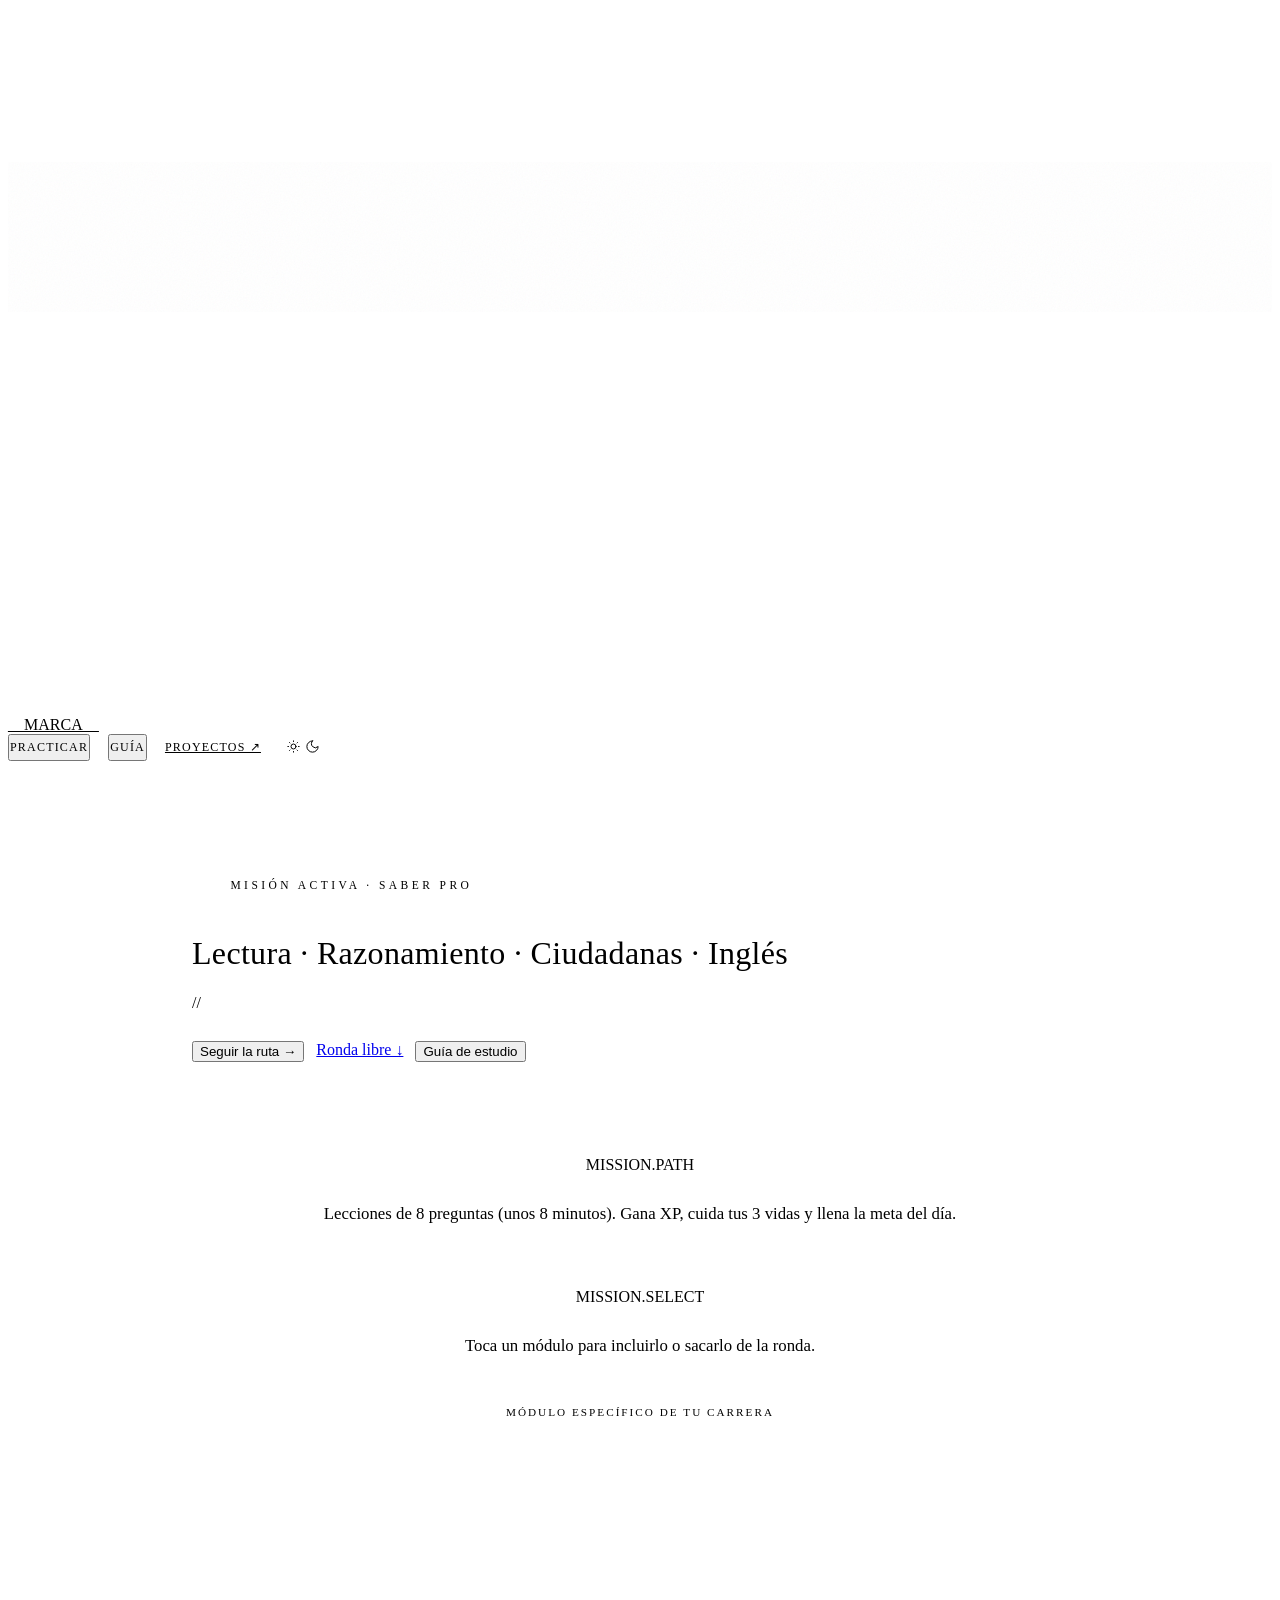
==== commit ec41c86a: "Ruta estilo Duolingo, modo enfoque y guía para el día del examen - Ruta al examen: lecciones de 8 pr" ====
--- a/src/plantilla.html
+++ b/src/plantilla.html
@@ -104,6 +104,7 @@
 .sp-tag{font-family:var(--font-mono);font-size:.66rem;letter-spacing:.14em;text-transform:uppercase;padding:4px 10px;border-radius:999px;border:1px solid var(--color-glass-border);color:var(--color-text-tertiary)}
 .sp-tag.warn{color:var(--color-sls);border-color:color-mix(in srgb,var(--color-sls) 50%,transparent)}
 .sp-enun{white-space:pre-line;font-family:var(--font-heading);font-size:clamp(1.3rem,3.6vw,1.65rem);line-height:1.28;font-weight:600;color:var(--color-lunar);margin:0 0 18px}
+.sp-enun.largo{font-family:var(--font-body);font-size:clamp(1rem,2.4vw,1.15rem);line-height:1.6;font-weight:500}
 .sp-enimg{display:block;max-width:100%;height:auto;margin:-4px 0 18px;border-radius:10px;background:#fff}
 .sp-eval{margin-top:10px;font-family:var(--font-mono);font-size:.72rem;letter-spacing:.04em;color:var(--color-text-tertiary)}
 .sp-eval b{color:var(--color-text-secondary);font-weight:600}
@@ -124,7 +125,14 @@
   background:var(--color-glass-bg);border:1px solid var(--color-glass-border);color:var(--color-lunar);backdrop-filter:var(--fx-blur-20);-webkit-backdrop-filter:var(--fx-blur-20);
   box-shadow:0 8px 24px #0006;pointer-events:auto}
 body.lunar .masc .burbuja{background:#fff;box-shadow:var(--lift-2)}
-@media(max-width:640px){.masc img{width:70px;height:70px}.masc .burbuja{margin-bottom:34px;font-size:.82rem}}
+@media(max-width:640px){
+  /* en el teléfono, una franja compacta abajo que se toca para cerrar y no tapa media pantalla */
+  .masc{left:8px;right:8px;bottom:max(8px,env(safe-area-inset-bottom));align-items:center;gap:6px;pointer-events:auto}
+  .masc img{width:46px;height:46px}
+  .masc .burbuja{flex:1;max-width:none;margin-bottom:0;padding:8px 12px;border-radius:14px;font-size:.8rem;line-height:1.4}
+  .sp-enun{font-size:1.15rem;line-height:1.4}
+  .masc .burbuja{background:var(--color-space-800);backdrop-filter:none;-webkit-backdrop-filter:none}
+}
 @media(prefers-reduced-motion:reduce){.masc,.masc.on img,.stk-in.pop{animation:none!important;transition:none}}
 /* ---- asistencia de Hades: pistas y descartes con glitch ---- */
 .asist{display:none;align-items:center;gap:12px;margin:0 0 14px;padding:8px 8px 8px 14px;border:1px dashed var(--accent-line);border-radius:12px;font-family:var(--font-mono);font-size:.7rem;letter-spacing:.12em;text-transform:uppercase;color:var(--color-text-tertiary)}
@@ -153,6 +161,14 @@
   background:repeating-linear-gradient(0deg,transparent 0 3px,color-mix(in srgb,var(--color-text-primary) 5%,transparent) 3px 4px),var(--glow-1)}
 .opt.descartada>span:last-child{text-decoration:line-through;text-decoration-color:var(--bad)}
 .opt.descartada::after{content:"DESCARTADA";position:absolute;right:14px;top:8px;font-family:var(--font-mono);font-size:.6rem;letter-spacing:.18em;color:var(--bad)}
+@media(max-width:640px){
+  .asist{gap:8px;padding-left:12px;letter-spacing:.05em}
+  .asist .pre{display:none}
+  .asist .lv i{width:11px}
+  .asist button{padding:6px 10px}
+  .asist .t{white-space:normal;overflow:visible}
+}
+@media(max-width:360px){.asist .lv{display:none}.asist{letter-spacing:.02em}}
 @media(prefers-reduced-motion:reduce){.opt.glitch,.opt.glitch>*,.opt.escaneo,.pista.entra,.pista.entra>*,.asist.pulso{animation:none!important}}
 details.ctx{margin:0 0 18px;border:1px solid var(--color-glass-border);border-radius:16px;overflow:hidden;background:var(--glow-1)}
 details.ctx summary{cursor:pointer;padding:13px 16px;font-size:.9rem;color:var(--color-text-secondary);list-style:none;display:flex;gap:12px;align-items:baseline}
@@ -234,6 +250,68 @@
 .sp-toast{position:fixed;left:50%;transform:translateX(-50%);bottom:24px;z-index:1002;display:none}
 .MeshGradient{animation:mesh-drift 20s ease-in-out infinite alternate}
 @media(prefers-reduced-motion:reduce){.gsap-reveal{opacity:1;transform:none;transition:none}.st-c>span{transform:none;opacity:1;transition:none}}
+
+/* ---- Ruta: lecciones cortas con XP, vidas, racha de días y meta diaria ---- */
+.rt-top{display:grid;grid-template-columns:repeat(3,1fr);gap:10px;margin:0 0 18px}
+.rt-kpi{text-align:center;padding:14px 8px}
+.rt-kpi .v{font-family:var(--font-heading);font-size:clamp(1.6rem,6vw,2.2rem);font-weight:700;line-height:1;color:var(--color-lunar)}
+.rt-kpi .l{font-family:var(--font-mono);font-size:.6rem;letter-spacing:.18em;text-transform:uppercase;color:var(--color-text-tertiary);margin-top:8px}
+.rt-kpi .meta{height:4px;border-radius:4px;background:var(--color-glass-border);margin:10px auto 0;max-width:120px;overflow:hidden}
+.rt-kpi .meta>i{display:block;height:100%;background:var(--color-sls);box-shadow:0 0 8px var(--color-sls);transition:width .8s var(--ease-out-expo)}
+.rt-nivel{margin:0 0 22px;padding:16px 18px}
+.rt-falta{grid-column:1/-1;text-align:center;padding:12px 14px;font-size:.92rem;color:var(--color-text-secondary)}
+.rt-falta b{font-family:var(--font-heading);font-size:1.15rem;color:var(--color-sls)}
+.rt-nivel h4{font-family:var(--font-mono);font-size:.66rem;letter-spacing:.2em;text-transform:uppercase;color:var(--color-text-tertiary);margin:0 0 12px;font-weight:500}
+.rt-fila{display:grid;grid-template-columns:minmax(90px,30%) 1fr 44px;gap:10px;align-items:center;font-size:.85rem;margin:8px 0;color:var(--color-text-secondary)}
+.rt-barra{position:relative;height:8px;border-radius:8px;background:var(--color-glass-border);overflow:visible}
+.rt-barra>i{display:block;height:100%;border-radius:8px;background:var(--color-orbital);transition:width .8s var(--ease-out-expo)}
+.rt-barra>i.bajo{background:var(--bad)} .rt-barra>i.ok{background:var(--ok)}
+.rt-barra::after{content:"";position:absolute;left:40%;top:-4px;bottom:-4px;width:2px;background:var(--color-sls);border-radius:2px}
+.rt-fila .p{font-family:var(--font-mono);font-size:.75rem;text-align:right;color:var(--color-lunar)}
+.rt-unidad{margin:26px 0 8px;text-align:center}
+.rt-unidad b{display:block;font-family:var(--font-heading);font-size:1.5rem;color:var(--color-lunar)}
+.rt-unidad span{font-size:.9rem;color:var(--color-text-tertiary)}
+.rt-camino{display:flex;flex-direction:column;align-items:center;gap:14px;padding:10px 0 6px}
+.rt-nodo{--x:0px;transform:translateX(var(--x));display:flex;flex-direction:column;align-items:center;gap:6px;background:none;border:0;cursor:pointer;color:inherit;font:inherit}
+.rt-bola{width:74px;height:74px;border-radius:999px;display:grid;place-items:center;font-family:var(--font-heading);font-weight:700;font-size:1.25rem;
+  border:2px solid var(--color-glass-border);background:var(--color-glass-bg);color:var(--color-text-secondary);box-shadow:0 6px 0 var(--color-glass-border);transition:transform .25s var(--ease-spring),box-shadow .25s}
+.rt-nodo:hover .rt-bola{transform:translateY(-3px)}
+.rt-nodo:active .rt-bola{transform:translateY(4px);box-shadow:0 2px 0 var(--color-glass-border)}
+.rt-nodo.hecho .rt-bola{border-color:var(--color-sls);color:var(--color-sls);box-shadow:0 6px 0 color-mix(in srgb,var(--color-sls) 45%,transparent)}
+.rt-nodo.sig .rt-bola{border-color:var(--color-orbital);color:var(--btn-fg);background:var(--color-orbital);box-shadow:0 6px 0 var(--accent-line),0 0 26px var(--glow-3);animation:rt-lat 2s ease-in-out infinite}
+.rt-nodo.mix .rt-bola{border-style:dashed}
+@keyframes rt-lat{0%,100%{transform:scale(1)}50%{transform:scale(1.07)}}
+.rt-nodo .nm{font-size:.78rem;color:var(--color-text-tertiary);max-width:150px;text-align:center;line-height:1.3}
+.rt-nodo.sig .nm{color:var(--color-lunar);font-weight:600}
+.rt-nodo .cor{font-size:.7rem;letter-spacing:2px;color:var(--color-sls);min-height:1em}
+.rt-empieza{position:relative;font-family:var(--font-mono);font-size:.62rem;letter-spacing:.18em;padding:5px 10px;border-radius:8px;background:var(--color-orbital);color:var(--btn-fg);margin-bottom:-4px}
+.sp-hud .vidas{letter-spacing:3px;color:var(--bad)}
+.sp-hud .xp{color:var(--color-sls);border-color:color-mix(in srgb,var(--color-sls) 45%,transparent)}
+.xp-flota{position:fixed;z-index:1003;pointer-events:none;font-family:var(--font-heading);font-weight:700;font-size:1.4rem;color:var(--color-sls);text-shadow:0 2px 10px #0008}
+.combo{display:inline-block;margin-left:6px;padding:1px 8px;border-radius:999px;font-size:.7rem;background:var(--color-sls);color:#000;font-family:var(--font-mono);letter-spacing:.1em}
+.confeti{position:fixed;z-index:1003;width:8px;height:12px;border-radius:2px;pointer-events:none;top:-20px}
+/* pausa de respiración cuando se acaban las vidas o pasan 25 min */
+.pausa{position:fixed;inset:0;z-index:1004;display:none;place-items:center;background:color-mix(in srgb,var(--color-space-900) 92%,transparent);backdrop-filter:blur(6px);-webkit-backdrop-filter:blur(6px);padding:16px}
+.pausa.on{display:grid}
+.pausa .caja{max-width:420px;text-align:center}
+.pausa img{width:120px;height:120px;object-fit:contain}
+.pausa h3{font-family:var(--font-heading);font-size:1.8rem;margin:8px 0;color:var(--color-lunar)}
+.pausa p{color:var(--color-text-secondary);line-height:1.6;margin:0 0 16px}
+.resp{width:140px;height:140px;margin:10px auto 18px;border-radius:999px;border:2px solid var(--color-orbital);display:grid;place-items:center;font-family:var(--font-heading);font-size:1.3rem;color:var(--color-lunar);transform:scale(.7);transition:transform 4s ease-in-out}
+.resp.in{transform:scale(1)}
+/* ---- modo enfoque (TDAH): sin fondo animado, letra grande, lectura por frases ---- */
+body.enfoque #fxStars,body.enfoque #fxMesh,body.enfoque #fxGrid,body.enfoque #fxGrain,body.enfoque #fxSpot,body.enfoque #fxCursor{display:none!important}
+body.enfoque #juego .sp-q{padding:26px}
+body.enfoque #juego .sp-enun.largo{font-size:clamp(1.08rem,2.6vw,1.25rem);line-height:1.75}
+body.enfoque #juego .opt{font-size:1.05rem;padding:17px 18px}
+body.enfoque #juego .sp-meta .sp-tag:not(:first-child){display:none}
+.frase{transition:opacity .3s,background .3s;border-radius:4px}
+.lector .frase{opacity:.28}
+.lector .frase.ya{opacity:.6}
+.lector .frase.on{opacity:1;background:var(--glow-1);box-shadow:0 0 0 3px var(--glow-1)}
+.lector-btn{display:inline-flex;gap:8px;align-items:center;margin:-6px 0 16px;font-family:var(--font-mono);font-size:.7rem;letter-spacing:.12em;text-transform:uppercase;color:var(--color-orbital);background:none;border:1px solid var(--accent-line);border-radius:999px;padding:7px 14px;cursor:pointer}
+@media(max-width:640px){.rt-top{gap:6px}.rt-bola{width:64px;height:64px}.rt-nodo{--x:0px!important}}
+@media(prefers-reduced-motion:reduce){.rt-nodo.sig .rt-bola{animation:none}.resp{transition:none}}
 </style></head>
 <body>
 <script>try{document.body.classList.toggle('lunar',localStorage.getItem('theme')==='lunar')}catch(e){}</script>
@@ -291,10 +369,21 @@
     <p class="sp-lead" id="sub"></p>
     <div class="sp-telem font-mono text-xs tracking-widest text-text-muted"><span class="text-orbital/60">// </span><span id="telem"></span><span class="typewriter-cursor"></span></div>
     <div class="sp-cta">
-      <a class="btn-orbital" data-magnet href="#config">Configurar ronda ↓</a>
+      <button class="btn-orbital" data-magnet onclick="Ruta.siguiente()">Seguir la ruta →</button>
+      <a class="btn-ghost" data-magnet href="#config">Ronda libre ↓</a>
       <button class="btn-ghost" data-magnet onclick="vista('guia')">Guía de estudio</button>
     </div>
   </div>
+
+  <div class="sp-head" id="rutaHead">
+    <div class="hud-bracket section-badge relative inline-block" data-hud="16">
+      <span class="text-xs uppercase tracking-[0.3em] text-orbital" style="font-family:var(--font-mono);padding:.5rem 2rem;display:inline-block"><span data-scramble="MISSION.PATH">MISSION.PATH</span></span>
+    </div>
+    <h2 class="text-shimmer" data-stagger="Ruta al examen"></h2>
+    <p>Lecciones de 8 preguntas (unos 8 minutos). Gana XP, cuida tus 3 vidas y llena la meta del día.</p>
+    <div class="section-rule mx-auto mt-8 max-w-[220px]"></div>
+  </div>
+  <div id="ruta"></div>
 
   <div class="sp-head" id="config">
     <div class="hud-bracket section-badge relative inline-block" data-hud="16">
@@ -313,6 +402,10 @@
     <span class="trace-border" aria-hidden="true"></span>
     <div class="relative z-10">
       <div class="sp-opts" style="margin-top:0">
+        <label class="sp-chk skill-orbit"><input type="checkbox" id="enfoqueOn" onchange="Enfoque.activar(this.checked)">
+          Modo enfoque: sin fondo animado, letra grande, lectura frase a frase y ayudas más rápidas</label>
+        <label class="sp-chk skill-orbit"><input type="checkbox" id="sonidoOn" onchange="Sonido.activar(this.checked)">
+          Sonidos al acertar y fallar</label>
         <label class="sp-chk skill-orbit"><input type="checkbox" id="stickersOn" onchange="Mascota.activar(this.checked)">
           Stickers de Hades: reacciones al responder <span class="n">32</span></label>
         <label class="sp-chk skill-orbit"><input type="checkbox" id="asistOn" onchange="Asistencia.activar(this.checked)">
@@ -335,6 +428,8 @@
     <span class="skill-orbit" id="pillRonda"></span>
     <span class="skill-orbit" id="pillRacha"></span>
     <span class="skill-orbit" id="pillReloj" style="display:none"></span>
+    <span class="skill-orbit vidas" id="pillVidas" style="display:none"></span>
+    <span class="skill-orbit xp" id="pillXp" style="display:none"></span>
   </div>
   <div class="sp-bar"><i id="barra" style="width:0%"></i></div>
   <div class="glass-card fijo sp-q">
@@ -342,6 +437,7 @@
       <div class="sp-meta" id="meta"></div>
       <div id="ctxHolder"></div>
       <p class="sp-enun" id="enunciado"></p>
+      <div id="lectorHolder"></div>
       <div id="enImg"></div>
       <div class="asist" id="asist" aria-live="polite"></div>
       <div id="pista"></div>
@@ -372,7 +468,7 @@
       <p class="sp-fintxt" id="finTxt"></p>
       <div class="sp-rep" id="finRepaso"></div>
       <div class="sp-btns" style="margin-top:22px">
-        <button class="btn-orbital" data-magnet onclick="empezar()">Otra ronda ↻</button>
+        <button class="btn-orbital" data-magnet id="finOtra" onclick="empezar()">Otra ronda ↻</button>
         <button class="btn-ghost" data-magnet onclick="salir()">Menú</button>
       </div>
     </div>
@@ -397,17 +493,22 @@
 </main>
 
 <footer class="sp-foot" id="foot"></footer>
-<div class="masc" id="masc" aria-live="polite"><img alt="" id="mascImg" onclick="Mascota.callar()"><div class="burbuja" id="mascTxt"></div></div>
+<div class="masc" id="masc" aria-live="polite" onclick="Mascota.callar()"><img alt="" id="mascImg"><div class="burbuja" id="mascTxt"></div></div>
 <div class="sp-toast btn-orbital" id="toast"></div>
+<div class="pausa" id="pausa" role="dialog" aria-modal="true" aria-labelledby="pausaTit"><div class="caja">
+  <img alt="" id="pausaImg"><h3 id="pausaTit"></h3><p id="pausaTxt"></p>
+  <div class="resp" id="pausaResp"></div>
+  <button class="btn-orbital" id="pausaBtn" onclick="Ruta.cerrarPausa()">Seguir</button>
+</div></div>
 
 <script>
 const DATA = __DATOS__;
 const LS = 'saberpro-progreso-v1';
 const SEG_POR_PREGUNTA = DATA.config.segundos_por_pregunta || 120;
-let prog = {q:{}, rondas:0, mejorRacha:0};
+let prog = {q:{}, rondas:0, mejorRacha:0, xp:0, dias:{}, nodos:{}, hist:[]};
 try { prog = Object.assign(prog, JSON.parse(localStorage.getItem(LS) || '{}')); } catch(e) {}
 let cola = [], idx = 0, actual = null, racha = 0, examen = false, reloj = null, fin = 0;
-let sesion = null, areaGuia = 'general', areasOff = new Set(), fuentesOff = new Set();
+let leccion = null, sesion = null, areaGuia = 'general', areasOff = new Set(), fuentesOff = new Set();
 let especifico = ''; try { especifico = localStorage.getItem('saberpro-especifico') || ''; } catch(e) {}
 const esGenerico = a => DATA.genericos.includes(a);
 const ESPECIFICOS = Object.keys(DATA.areas).filter(a => !esGenerico(a)).sort((a, b) => DATA.areas[a].localeCompare(DATA.areas[b], 'es'));
@@ -450,7 +551,7 @@
   $('#fxSpot').style.display = (l || REDUCIDO) ? 'none' : '';
   document.querySelectorAll('[data-hud]').forEach(hud);
   document.querySelectorAll('.sp-mod').forEach(colorPatch);
-  stars.toggle(!l);
+  stars.toggle(!l && !Enfoque.activo());
 }
 
 function cambiarTema(){
@@ -716,7 +817,7 @@
     clearTimeout(tOcultar);
     img.src = sticker(estado); txt.textContent = texto;
     el.classList.remove('on'); void el.offsetWidth; el.classList.add('on');
-    tOcultar = setTimeout(() => el.classList.remove('on'), ms);
+    tOcultar = setTimeout(() => el.classList.remove('on'), innerWidth <= 640 ? Math.min(ms, 3400) : ms);
   }
   function evento(nombre){
     if (!on || !FRASES[nombre]) return;
@@ -760,7 +861,7 @@
    estrategia), a los 50 s y 80 s descarta opciones malas con un glitch. Nunca toca
    la correcta y siempre deja dos en pie. El reloj se pausa si cambias de pestaña. */
 const Asistencia = (() => {
-  const LSK = 'saberpro-asistencia', PASOS = [25, 50, 80];
+  const LSK = 'saberpro-asistencia'; let PASOS = [25, 50, 80];
   let on = false; try { on = localStorage.getItem(LSK) === 'on'; } catch(e) {}
   let p = null, seg = 0, nivel = 0, intervalo = 0;
   const azar = a => a[Math.random()*a.length|0];
@@ -783,11 +884,12 @@
   function pintarHud(){
     const h = $('#asist'); if (!h) return;
     const sig = PASOS[nivel];
-    const t = nivel === 0 ? `Asistencia Hades · pista en ${Math.max(0, sig - seg)} s`
-      : sig != null ? `Asistencia Hades · descarte en ${Math.max(0, sig - seg)} s`
-      : 'Asistencia Hades · al máximo: ahora te toca';
+    const pre = '<span class="pre">Asistencia Hades · </span>';
+    const t = pre + (nivel === 0 ? `Pista en ${Math.max(0, sig - seg)} s`
+      : sig != null ? `Descarte en ${Math.max(0, sig - seg)} s`
+      : 'Al máximo: ahora te toca');
     h.innerHTML = `<span class="lv">${PASOS.map((_, i) => `<i class="${i < nivel ? 'on' : ''}"></i>`).join('')}</span>
-      <span class="t">${t}</span><button onclick="Asistencia.ya()" ${sig == null ? 'disabled' : ''} title="Tecla H">${nivel === 0 ? 'Pedir pista' : sig == null ? 'Sin más ayuda' : 'Descartar otra'}</button>`;
+      <span class="t">${t}</span>${sig == null ? '' : `<button onclick="Asistencia.ya()" title="Tecla H">${nivel === 0 ? 'Pedir pista' : 'Descartar otra'}</button>`}`;
   }
   function subir(){
     if (!p || nivel >= PASOS.length) return;
@@ -820,6 +922,7 @@
       if (on) Mascota.decir('coding_relajado', 'Si te quedas pensando, te ayudo: pistas y descartes 😉'); },
     iniciar(q){
       parar(); p = q; seg = 0; nivel = 0; $('#pista').innerHTML = '';
+      PASOS = Enfoque.activo() ? [12, 25, 40] : [25, 50, 80];   // en enfoque la ayuda llega antes
       const h = $('#asist');
       if (!on || examen || Object.keys(q.opciones).length < 3) { h.classList.remove('on'); p = null; return; }
       h.classList.add('on'); pintarHud();
@@ -831,6 +934,288 @@
     },
     ya(){ if (p && intervalo) subir(); },
     parar(){ parar(); const b = $('#asist button'); if (b) b.disabled = true; },
+  };
+})();
+
+/* ========================= sonidos =========================
+   Tonos cortos con WebAudio (sin archivos). Apagados por defecto. */
+const Sonido = (() => {
+  const LSK = 'saberpro-sonido'; let on = false, ac = null;
+  try { on = localStorage.getItem(LSK) === 'on'; } catch(e) {}
+  function tono(notas, tipo = 'sine', vol = .08){
+    if (!on) return;
+    try { ac ||= new (window.AudioContext || window.webkitAudioContext)(); if (ac.state === 'suspended') ac.resume(); } catch(e) { return; }
+    let t = ac.currentTime;
+    notas.forEach(([f, d]) => {
+      const o = ac.createOscillator(), g = ac.createGain();
+      o.type = tipo; o.frequency.value = f;
+      g.gain.setValueAtTime(vol, t); g.gain.exponentialRampToValueAtTime(.0001, t + d);
+      o.connect(g).connect(ac.destination); o.start(t); o.stop(t + d); t += d*.8;
+    });
+  }
+  return {
+    activo: () => on,
+    activar(v){ on = !!v; try { localStorage.setItem(LSK, on ? 'on' : 'off'); } catch(e) {} if (on) this.ok(); },
+    ok: () => tono([[660, .09], [990, .16]]),
+    mal: () => tono([[220, .18], [180, .22]], 'triangle', .07),
+    combo: () => tono([[660, .07], [880, .07], [1320, .18]]),
+    fin: () => tono([[523, .12], [659, .12], [784, .12], [1047, .32]]),
+  };
+})();
+
+/* ===================== modo enfoque (TDAH) =====================
+   Quita el fondo animado, agranda la letra, adelanta la asistencia y lee los
+   enunciados largos frase por frase (espacio o toque para avanzar). */
+const Enfoque = (() => {
+  const LSK = 'saberpro-enfoque'; let on = false, frases = 0, i = 0;
+  try { on = localStorage.getItem(LSK) === 'on'; } catch(e) {}
+  const aplicar = () => { document.body.classList.toggle('enfoque', on); stars.toggle(!on && !esLunar()); };
+  function marcar(){
+    document.querySelectorAll('#enunciado .frase').forEach((f, k) => { f.classList.toggle('on', k === i); f.classList.toggle('ya', k < i); });
+    const b = $('#lectorHolder button');
+    if (b) b.textContent = i + 1 < frases ? `Siguiente frase ↓ (${i + 1}/${frases}) · espacio` : 'Ver todo el enunciado';
+  }
+  return {
+    activo: () => on,
+    aplicar,
+    activar(v){
+      on = !!v; try { localStorage.setItem(LSK, on ? 'on' : 'off'); } catch(e) {}
+      aplicar();
+      if (on && !Asistencia.activo()){ Asistencia.activar(true); $('#asistOn').checked = true; }
+      if (on) Mascota.decir('coding_relajado', 'Modo enfoque: una cosa a la vez. Lee frase por frase con la barra espaciadora.');
+    },
+    // parte el enunciado en frases; los números decimales no se cortan porque exige espacio + mayúscula
+    lector(el, texto){
+      frases = 0; i = 0; $('#lectorHolder').innerHTML = ''; el.classList.remove('lector')
+      el.onclick = null;
+      if (!on || examen) return;
+      const fr = texto.split(/(?<=[.?!:;])\s+(?=[¿¡«"(A-ZÁÉÍÓÚÑ0-9])/);
+      if (fr.length < 3) return;
+      frases = fr.length;
+      el.innerHTML = fr.map(f => `<span class="frase">${esc(f)}</span>`).join(' ');
+      el.classList.add('lector');
+      $('#lectorHolder').innerHTML = '<button class="lector-btn" onclick="Enfoque.avanzar()"></button>';
+      el.onclick = () => Enfoque.avanzar();
+      marcar();
+    },
+    leyendo: () => frases > 0,
+    avanzar(){
+      if (!frases) return;
+      if (++i >= frases){ $('#enunciado').classList.remove('lector'); $('#lectorHolder').innerHTML = ''; $('#enunciado').onclick = null; frases = 0; return; }
+      marcar();
+    },
+  };
+})();
+
+/* ===================== ruta (estilo Duolingo) =====================
+   Lecciones de 8 preguntas por módulo, alternando módulos (intercalar ayuda a
+   no aburrirse y a recordar), con repasos relámpago de lo fallado. XP, combo,
+   3 vidas (al perderlas: pausa de respiración, nunca bloqueo), meta diaria y
+   racha de días. Todo se guarda en el mismo progreso del navegador. */
+const Ruta = (() => {
+  const LEC = 8, META = 300, VIDAS = 3, BLOQUE = 25*60000;
+  const S2_DEFECTO = ['formulacion_ingenieria', 'pensamiento_cientifico', 'diseno_software'];
+  const ZIG = [0, 46, 72, 46, 0, -46, -72, -46];
+  let mapa = {}, bloque0 = 0, pausaTipo = '', tPausa = 0;
+  prog.xp ||= 0; prog.dias ||= {}; prog.nodos ||= {}; prog.hist ||= [];
+  const dia = (d = new Date()) => d.toLocaleDateString('sv');
+  const xpHoy = () => prog.dias[dia()] || 0;
+  function rachaDias(){
+    const d = new Date(); let n = 0;
+    if (!prog.dias[dia(d)]) d.setDate(d.getDate() - 1);   // hoy aún no cuenta: la racha sigue viva
+    while (prog.dias[dia(d)] > 0){ n++; d.setDate(d.getDate() - 1); }
+    return n;
+  }
+  function nivelReciente(a){
+    const h = prog.hist.filter(x => x[0] === a).slice(-20);
+    return h.length ? {pct: Math.round(100*h.filter(x => x[1]).length/h.length), n: h.length} : null;
+  }
+  const deArea = a => DATA.preguntas.filter(p => p.area === a && !fuentesOff.has(p.fuente))
+    .sort((x, y) => x.fuente.localeCompare(y.fuente) || x.n - y.n);
+  function unidades(){
+    const s2 = especifico && especifico !== '*' ? [especifico] : S2_DEFECTO;
+    return [
+      {t:'Sesión 1 · 7:00 a. m.', s:'Genéricos: lo primero que te ponen', areas: DATA.genericos},
+      {t:'Sesión 2 · 1:30 p. m.', s: especifico && especifico !== '*' ? nombreArea(especifico)
+        : 'Específicos de Ingeniería de sistemas y afines (cámbialo abajo en «Módulo específico»)', areas: s2},
+    ].map(u => ({...u, areas: u.areas.filter(a => DATA.areas[a] && deArea(a).length)})).filter(u => u.areas.length);
+  }
+  // nodos: ronda a ronda, una lección de cada módulo y luego un repaso relámpago
+  function construir(){
+    mapa = {};
+    return unidades().map((u, ui) => {
+      const lotes = Object.fromEntries(u.areas.map(a => { const qs = deArea(a), r = [];
+        for (let k = 0; k < qs.length; k += LEC) r.push(qs.slice(k, k + LEC)); return [a, r]; }));
+      const nodos = [], rondas = Math.max(...Object.values(lotes).map(l => l.length));
+      for (let r = 0; r < rondas; r++){
+        u.areas.forEach(a => { if (!lotes[a][r]) return;
+          const n = {id:`${a}-${r + 1}`, area:a, titulo:`${nombreArea(a)} ${r + 1}`, ab:codigo(a), qs:() => lotes[a][r].slice()};
+          nodos.push(n); mapa[n.id] = n; });
+        const n = {id:`mix-${ui + 1}-${r + 1}`, mix:true, titulo:'Repaso relámpago', ab:'⚡', qs:() => relampago(u.areas)};
+        nodos.push(n); mapa[n.id] = n;
+      }
+      return {...u, nodos};
+    });
+  }
+  // lo que más fallas de la unidad; si aún no hay fallos, lo que menos has visto
+  function relampago(areas){
+    const pool = DATA.preguntas.filter(p => areas.includes(p.area) && !fuentesOff.has(p.fuente));
+    const vistas = pool.filter(p => prog.q[p.id]);
+    return ordenar(vistas.length >= LEC ? vistas : pool).slice(0, LEC);
+  }
+  const siguienteNodo = () => construir().flatMap(u => u.nodos).find(n => !prog.nodos[n.id]);
+
+  function pintarRuta(){
+    const us = construir(), sig = us.flatMap(u => u.nodos).find(n => !prog.nodos[n.id]);
+    const hoy = xpHoy(), racha = rachaDias();
+    const h0 = DATA.config.fecha_examen ? (new Date(DATA.config.fecha_examen + 'T07:00:00-05:00') - new Date())/3600000 : -1;
+    const falta = h0 > 0 && h0 < 72 ? `<div class="glass-card fijo rt-falta"><b>${Math.floor(h0)} h ${Math.floor(h0%1*60)} min</b> para la sesión 1 · dormir bien también es estudiar</div>` : '';
+    const fila = a => { const r = nivelReciente(a);
+      return `<div class="rt-fila"><span>${esc(nombreArea(a))}</span><div class="rt-barra"><i class="${r ? (r.pct < 40 ? 'bajo' : r.pct >= 60 ? 'ok' : '') : ''}" style="width:${r ? r.pct : 0}%"></i></div><span class="p">${r ? r.pct + '%' : '—'}</span></div>`; };
+    $('#ruta').innerHTML = `<div class="rt-top">${falta}
+        <div class="rt-kpi glass-card fijo"><div class="v">${hoy}<span style="font-size:.5em;opacity:.5">/${META}</span></div><div class="l">XP de hoy</div><div class="meta"><i style="width:${Math.min(100, hoy/META*100)}%"></i></div></div>
+        <div class="rt-kpi glass-card fijo"><div class="v">${racha}🔥</div><div class="l">días seguidos</div></div>
+        <div class="rt-kpi glass-card fijo"><div class="v">${prog.xp}</div><div class="l">XP total</div></div>
+      </div>
+      <div class="glass-card fijo rt-nivel"><h4>Tu nivel reciente (últimas 20) · la raya es la meta del 40 %</h4>${us.flatMap(u => u.areas).map(fila).join('')}</div>`
+      + us.map(u => `<div class="rt-unidad"><b>${esc(u.t)}</b><span>${esc(u.s)}</span></div><div class="rt-camino">`
+        + u.nodos.map((n, k) => { const c = prog.nodos[n.id] || 0, es = n === sig;
+          return `<button class="rt-nodo ${c ? 'hecho' : ''} ${es ? 'sig' : ''} ${n.mix ? 'mix' : ''}" style="--x:${ZIG[k % ZIG.length]}px" onclick="Ruta.empezar('${n.id}')" aria-label="${esc(n.titulo)}${c ? ', completada ' + c + ' veces' : ''}">
+            ${es ? '<span class="rt-empieza">EMPIEZA AQUÍ</span>' : ''}<span class="rt-bola">${c >= 3 ? '★' : n.ab}</span>
+            <span class="nm">${esc(n.titulo)}</span><span class="cor">${'◆'.repeat(Math.min(3, c))}</span></button>`; }).join('') + '</div>').join('');
+  }
+
+  function empezarNodo(id){
+    construir(); const n = mapa[id]; if (!n) return;
+    const qs = n.qs(); if (!qs.length) return toast('No hay preguntas con esas fuentes');
+    examen = false; clearInterval(reloj); $('#pillReloj').style.display = 'none';
+    leccion = {id, nodo:n, vidas:VIDAS, xp:0, total:qs.length, hechas:new Set(), fallos:{}, perfecta:true};
+    if (!bloque0) bloque0 = Date.now();
+    cola = qs; idx = 0; racha = 0;
+    sesion = {ok:0, mal:0, t0:Date.now(), areas:{}, fallos:[], total:qs.length, errSeg:0, aviso5:false};
+    $('#menu').style.display = 'none'; $('#fin').style.display = 'none'; $('#juego').style.display = 'block';
+    $('#pillVidas').style.display = ''; $('#pillXp').style.display = '';
+    Mascota.decir('coding', n.mix ? 'Repaso relámpago: lo que más te ha costado. ¡Tú puedes!' : `${n.titulo}: 8 preguntas y listo.`);
+    pintar(); window.scrollTo(0, 0);
+  }
+
+  function hud(){
+    if (!leccion) return;
+    $('#pillVidas').textContent = '♥'.repeat(leccion.vidas) + '♡'.repeat(VIDAS - leccion.vidas);
+    $('#pillXp').textContent = `+${leccion.xp} XP`;
+    $('#pillRonda').textContent = `LECCIÓN ${leccion.hechas.size}/${leccion.total}`;
+    $('#barra').style.width = (100*leccion.hechas.size/leccion.total) + '%';
+  }
+  function flotar(txt, el){
+    if (!el) return; const r = el.getBoundingClientRect(), f = document.createElement('div');
+    f.className = 'xp-flota'; f.textContent = txt; f.style.left = Math.min(innerWidth - 120, r.right - 110) + 'px'; f.style.top = (r.top - 6) + 'px';
+    document.body.appendChild(f);
+    f.animate([{transform:'translateY(0)', opacity:1}, {transform:'translateY(-46px)', opacity:0}], {duration: REDUCIDO ? 600 : 1100, easing:'cubic-bezier(.16,1,.3,1)'}).onfinish = () => f.remove();
+  }
+  // devuelve el texto extra para el recuadro de respuesta
+  function responder(bien, ayuda, L){
+    const p = actual, boton = document.querySelector(`.opt[data-k="${L}"]`);
+    let gana = 0, extra = '';
+    if (bien){
+      gana = 10 + (ayuda ? 0 : 2) + (racha >= 3 ? 5 : 0);
+      if (racha >= 3){ extra = `<span class="combo">COMBO ×${racha}</span>`; Sonido.combo(); } else Sonido.ok();
+      leccion.hechas.add(p.id);
+    } else {
+      Sonido.mal(); leccion.perfecta = false;
+      leccion.vidas = Math.max(0, leccion.vidas - 1);
+      leccion.fallos[p.id] = (leccion.fallos[p.id] || 0) + 1;
+      // vuelve al final de la lección (como en Duolingo); a la tercera se da por vista
+      if (leccion.fallos[p.id] < 3) cola.push(p); else leccion.hechas.add(p.id);
+    }
+    if (gana){ leccion.xp += gana; flotar(`+${gana} XP`, boton); }
+    hud();
+    return extra;
+  }
+  function sumarXp(n){ prog.xp += n; prog.dias[dia()] = (prog.dias[dia()] || 0) + n; }
+
+  function confeti(){
+    if (REDUCIDO) return;
+    const C = ['var(--color-orbital)', 'var(--color-sls)', 'var(--ok)', '#c08a5e', '#ffffff'];
+    for (let k = 0; k < 46; k++){
+      const c = document.createElement('i'); c.className = 'confeti';
+      c.style.left = (Math.random()*100) + 'vw'; c.style.background = C[k % C.length];
+      document.body.appendChild(c);
+      c.animate([{transform:'translateY(0) rotate(0)'}, {transform:`translateY(${innerHeight + 40}px) translateX(${(Math.random() - .5)*160}px) rotate(${Math.random()*720}deg)`}],
+        {duration:1600 + Math.random()*1400, delay:Math.random()*400, easing:'cubic-bezier(.3,.6,.5,1)'}).onfinish = () => c.remove();
+    }
+  }
+
+  function fin(){
+    const L = leccion, antes = xpHoy();
+    const bono = 10 + (L.perfecta ? 15 : 0);
+    L.xp += bono; sumarXp(L.xp);
+    prog.nodos[L.id] = (prog.nodos[L.id] || 0) + 1; prog.rondas++; guardar();
+    const tot = sesion.ok + sesion.mal, pct = tot ? Math.round(100*sesion.ok/tot) : 0;
+    $('#juego').style.display = 'none'; $('#fin').style.display = 'block';
+    $('#pillVidas').style.display = 'none'; $('#pillXp').style.display = 'none';
+    $('#finTit').textContent = L.perfecta ? '¡Lección perfecta!' : '¡Lección completa!';
+    const rf = Mascota.final(pct);
+    $('#finStats').innerHTML = (rf ? `<div style="grid-column:1/-1;text-align:center"><img class="stk-fin stk-in pop" src="${rf.img}" alt=""><div class="sp-fintxt" style="color:var(--color-lunar)"><i>${esc(rf.txt)}</i></div></div>` : '')
+      + `<div class="sp-stat"><div class="v" data-n="${L.xp}" data-suf="">0</div><div class="l">XP ganados</div></div>`
+      + `<div class="sp-stat"><div class="v">${pct}%</div><div class="l">acierto</div></div>`
+      + `<div class="sp-stat"><div class="v">${rachaDias()}🔥</div><div class="l">días seguidos</div></div>`;
+    contar($('#finStats [data-n]'));
+    const hoy = xpHoy();
+    $('#finTxt').innerHTML = `Meta del día: <b>${Math.min(hoy, META)}/${META} XP</b>`
+      + (antes < META && hoy >= META ? ' — <b style="color:var(--color-sls)">¡meta cumplida! 🎯</b>' : '')
+      + `<br>Bono: +10 por terminar${L.perfecta ? ', +15 por no fallar ninguna' : ''}.`
+      + (pct < 40 ? '<br>Hoy costó: repite esta lección; la segunda vez se ve el avance.' : '');
+    $('#finRepaso').innerHTML = '';
+    const sig = siguienteNodo();
+    $('#finOtra').textContent = sig ? 'Siguiente lección →' : 'Repaso relámpago →';
+    $('#finOtra').onclick = () => Ruta.siguiente();
+    leccion = null;
+    Sonido.fin(); confeti(); window.scrollTo(0, 0);
+    if (Date.now() - bloque0 >= BLOQUE) setTimeout(() => abrirPausa('descanso'), 1400);
+  }
+
+  function abrirPausa(tipo){
+    pausaTipo = tipo; clearInterval(tPausa);
+    const img = (DATA.stickers || {})[tipo === 'vidas' ? 'coding_relajado' : 'sleepy'];
+    $('#pausaImg').src = img ? img[0] : ''; $('#pausaImg').style.display = img ? '' : 'none';
+    const btn = $('#pausaBtn'), resp = $('#pausaResp');
+    if (tipo === 'vidas'){
+      $('#pausaTit').textContent = 'Sin vidas: respira';
+      $('#pausaTxt').textContent = 'No pasa nada. Tres respiraciones lentas y recuperas las 3 vidas. Fallar aquí es lo que te hace acertar mañana.';
+      btn.textContent = 'Recuperar vidas'; btn.disabled = true;
+      let s = 0; resp.style.display = '';
+      const ciclo = () => { const dentro = Math.floor(s/4) % 2 === 0;
+        resp.textContent = dentro ? 'Inhala' : 'Exhala'; resp.classList.toggle('in', dentro);
+        if (++s >= 24){ clearInterval(tPausa); resp.textContent = 'Listo'; btn.disabled = false; } else if (s >= 12) btn.disabled = false; };
+      ciclo(); tPausa = setInterval(ciclo, 1000);
+    } else {
+      $('#pausaTit').textContent = 'Pausa de 5 minutos';
+      $('#pausaTxt').textContent = 'Llevas 25 minutos. Toma agua, estírate y mira lejos de la pantalla: el cerebro guarda lo aprendido en la pausa.';
+      btn.disabled = false; btn.textContent = 'Ya volví'; resp.style.display = '';
+      const f = Date.now() + 5*60000;
+      const t = () => { const r = Math.max(0, f - Date.now()); resp.textContent = `${Math.floor(r/60000)}:${String(Math.floor(r/1000)%60).padStart(2, '0')}`; if (!r) clearInterval(tPausa); };
+      t(); tPausa = setInterval(t, 1000);
+    }
+    $('#pausa').classList.add('on'); btn.focus();
+  }
+
+  return {
+    pintar: pintarRuta,
+    empezar: empezarNodo,
+    // la primera pendiente; si ya hiciste todas, el repaso relámpago menos repetido
+    siguiente(){
+      const todos = construir().flatMap(u => u.nodos);
+      const n = todos.find(x => !prog.nodos[x.id]) || todos.filter(x => x.mix).sort((a, b) => (prog.nodos[a.id] || 0) - (prog.nodos[b.id] || 0))[0];
+      if (n) empezarNodo(n.id);
+    },
+    hud, responder, fin, sumarXp,
+    necesitaPausa: () => leccion && leccion.vidas <= 0,
+    pausa: () => abrirPausa('vidas'),
+    cerrarPausa(){
+      clearInterval(tPausa); $('#pausa').classList.remove('on');
+      if (pausaTipo === 'vidas' && leccion){ leccion.vidas = VIDAS; hud(); siguiente(); }
+      if (pausaTipo === 'descanso') bloque0 = Date.now();
+    },
   };
 })();
 
@@ -886,6 +1271,8 @@
     + 'Las que fallas vuelven a salir hasta que las domines.';
   $('#stickersOn').checked = Mascota.activo();
   $('#asistOn').checked = Asistencia.activo();
+  $('#enfoqueOn').checked = Enfoque.activo(); $('#sonidoOn').checked = Sonido.activo();
+  Ruta.pintar();
   const ok = Object.values(prog.q).reduce((s,q)=>s+q.ok,0), mal = Object.values(prog.q).reduce((s,q)=>s+q.mal,0);
   const dias = diasAlExamen();
   telemetria([
@@ -932,7 +1319,9 @@
 function empezar(){
   const qs = seleccion();
   if (!qs.length) return toast('Esa combinación no deja ninguna pregunta');
-  examen = $('#modoExamen').checked;
+  examen = $('#modoExamen').checked; leccion = null;
+  $('#pillVidas').style.display = 'none'; $('#pillXp').style.display = 'none';
+  $('#finOtra').textContent = 'Otra ronda ↻'; $('#finOtra').onclick = () => empezar();
   cola = examen ? ordenExamen(qs) : ordenar(qs);
   idx = 0; racha = 0;
   sesion = {ok:0, mal:0, t0:Date.now(), areas:{}, fallos:[], total:cola.length};
@@ -983,6 +1372,8 @@
        <div class="body">${c.resumen ? '<p class="nota">El texto original no está disponible; este es un resumen con lo necesario para responder.</p>' : ''}${c.html}</div></details>` : '';
 
   $('#enunciado').textContent = actual.enunciado;
+  $('#enunciado').classList.toggle('largo', actual.enunciado.length > 220);
+  Enfoque.lector($('#enunciado'), actual.enunciado);
   $('#enImg').innerHTML = actual.imagen ? `<img class="sp-enimg" src="${actual.imagen}" alt="figura de la pregunta">` : '';
   const det = $('#ctxHolder details');
   if (det) det.addEventListener('toggle', () => det.open && Mascota.evento('leerTexto'), {once:true});
@@ -998,6 +1389,7 @@
     [{opacity:0, transform:'translateY(14px)'}, {opacity:1, transform:'none'}],
     {duration:550, delay:i*55, easing:'cubic-bezier(.16,1,.3,1)', fill:'backwards'}));
   Asistencia.iniciar(actual);
+  Ruta.hud();
 }
 
 function responder(L){
@@ -1013,6 +1405,7 @@
   const q = prog.q[actual.id] || {ok:0,mal:0};
   bien ? q.ok++ : q.mal++;
   q.ult = Date.now(); prog.q[actual.id] = q;
+  prog.hist.push([actual.area, bien ? 1 : 0]); if (prog.hist.length > 600) prog.hist.splice(0, prog.hist.length - 600);
   bien ? sesion.ok++ : sesion.mal++;
   const a = sesion.areas[actual.area] || {ok:0,mal:0};
   bien ? a.ok++ : a.mal++; sesion.areas[actual.area] = a;
@@ -1021,18 +1414,19 @@
   sesion.errSeg = bien ? 0 : (sesion.errSeg || 0) + 1;
   if (racha > prog.mejorRacha) prog.mejorRacha = racha;
   Mascota.parar();
+  const extra = leccion ? Ruta.responder(bien, ayuda, L) : (examen ? '' : (bien ? Sonido.ok() : Sonido.mal(), ''));
   $('#pillRacha').textContent = `RACHA ${racha}`;
   guardar();
 
   if (examen){ setTimeout(siguiente, 250); return; }
 
   // en repaso, la fallada vuelve a salir unas preguntas después
-  if (!bien) cola.splice(Math.min(idx+4, cola.length), 0, actual);
+  if (!bien && !leccion) cola.splice(Math.min(idx+4, cola.length), 0, actual);
   const fb = $('#fb');
   const reac = Mascota.reaccion(bien, racha, sesion.errSeg, actual);
   fb.className = 'fb ' + (bien ? 'ok' : 'bad') + (reac ? ' con-stk' : '');
   fb.innerHTML = (reac ? `<img class="stk-in pop" src="${reac.img}" alt="">` : '') + '<div>'
-    + `<span class="res">${bien ? '✓ Correcta' : '✕ Era la ' + actual.correcta}</span>`
+    + `<span class="res">${bien ? '✓ Correcta' : '✕ Era la ' + actual.correcta}${extra}</span>`
     + (reac ? `<div class="why" style="margin-bottom:6px;color:var(--color-lunar)"><i>${esc(reac.txt)}</i></div>` : '')
     + (actual.explicacion ? `<div class="why">${actual.explicacion}</div>` : '')
     + (actual.afirmacion ? `<div class="sp-eval"><b>QUÉ EVALÚA</b> · ${actual.afirmacion}</div>` : '')
@@ -1041,12 +1435,13 @@
     + '</div>';
   fb.style.display='block';
   $('#nav').style.display='flex';
-  $('#btnSig').textContent = (idx+1 >= cola.length) ? 'Ver resultado →' : 'Siguiente →';
+  $('#btnSig').textContent = (idx+1 >= cola.length) ? (leccion ? 'Terminar lección →' : 'Ver resultado →') : 'Siguiente →';
   fb.scrollIntoView({block:'nearest', behavior: REDUCIDO ? 'auto' : 'smooth'});
 }
 
 function siguiente(){
   if (!sesion || $('#juego').style.display === 'none') return;
+  if (Ruta.necesitaPausa()) return Ruta.pausa();
   idx++;
   if (idx >= cola.length) return terminar();
   pintar(); $('#juego').scrollIntoView({block:'start'});
@@ -1054,6 +1449,7 @@
 
 function terminar(){
   if ($('#juego').style.display === 'none') return;
+  if (leccion){ Asistencia.parar(); Mascota.parar(); return Ruta.fin(); }
   clearInterval(reloj); $('#pillReloj').style.display='none'; Asistencia.parar();
   prog.rondas++; guardar();
   const tot = examen ? sesion.total : sesion.ok + sesion.mal;
@@ -1094,6 +1490,7 @@
 }
 
 function salir(){ clearInterval(reloj); $('#pillReloj').style.display='none'; Mascota.parar(); Asistencia.parar();
+  leccion = null; $('#pillVidas').style.display = 'none'; $('#pillXp').style.display = 'none';
   $('#juego').style.display='none'; $('#fin').style.display='none';
   $('#menu').style.display='block'; pintarMenu(); window.scrollTo(0, 0); }
 
@@ -1153,7 +1550,8 @@
 }
 
 document.addEventListener('keydown', e=>{
-  if ($('#juego').style.display === 'none' || $('#vPracticar').style.display === 'none' || e.target.closest('summary,input')) return;
+  if ($('#pausa').classList.contains('on') || $('#juego').style.display === 'none' || $('#vPracticar').style.display === 'none' || e.target.closest('summary,input')) return;
+  if (e.key === ' ' && Enfoque.leyendo()){ e.preventDefault(); return Enfoque.avanzar(); }
   const k = e.key.toUpperCase();
   if ('ABCD'.includes(k) && k.length === 1){ const b=document.querySelector(`.opt[data-k="${k}"]`); if(b && !b.disabled) b.click(); }
   if (k === 'H' && $('#nav').style.display === 'none') Asistencia.ya();
@@ -1162,7 +1560,7 @@
 
 $('#foot').innerHTML = DATA.config.pie + '<br>' + Object.values(DATA.fuentes).map(f => f.url
   ? `${esc(f.credito)} <a href="${f.url}" target="_blank" rel="noopener noreferrer">icfes.gov.co</a>` : esc(f.credito)).join('<br>');
-fxTema(); pintarMenu(); animar();
+Enfoque.aplicar(); fxTema(); pintarMenu(); animar();
 setTimeout(() => Mascota.saludo(), 1600);
 if (location.hash === '#guia') vista('guia');
 </script>
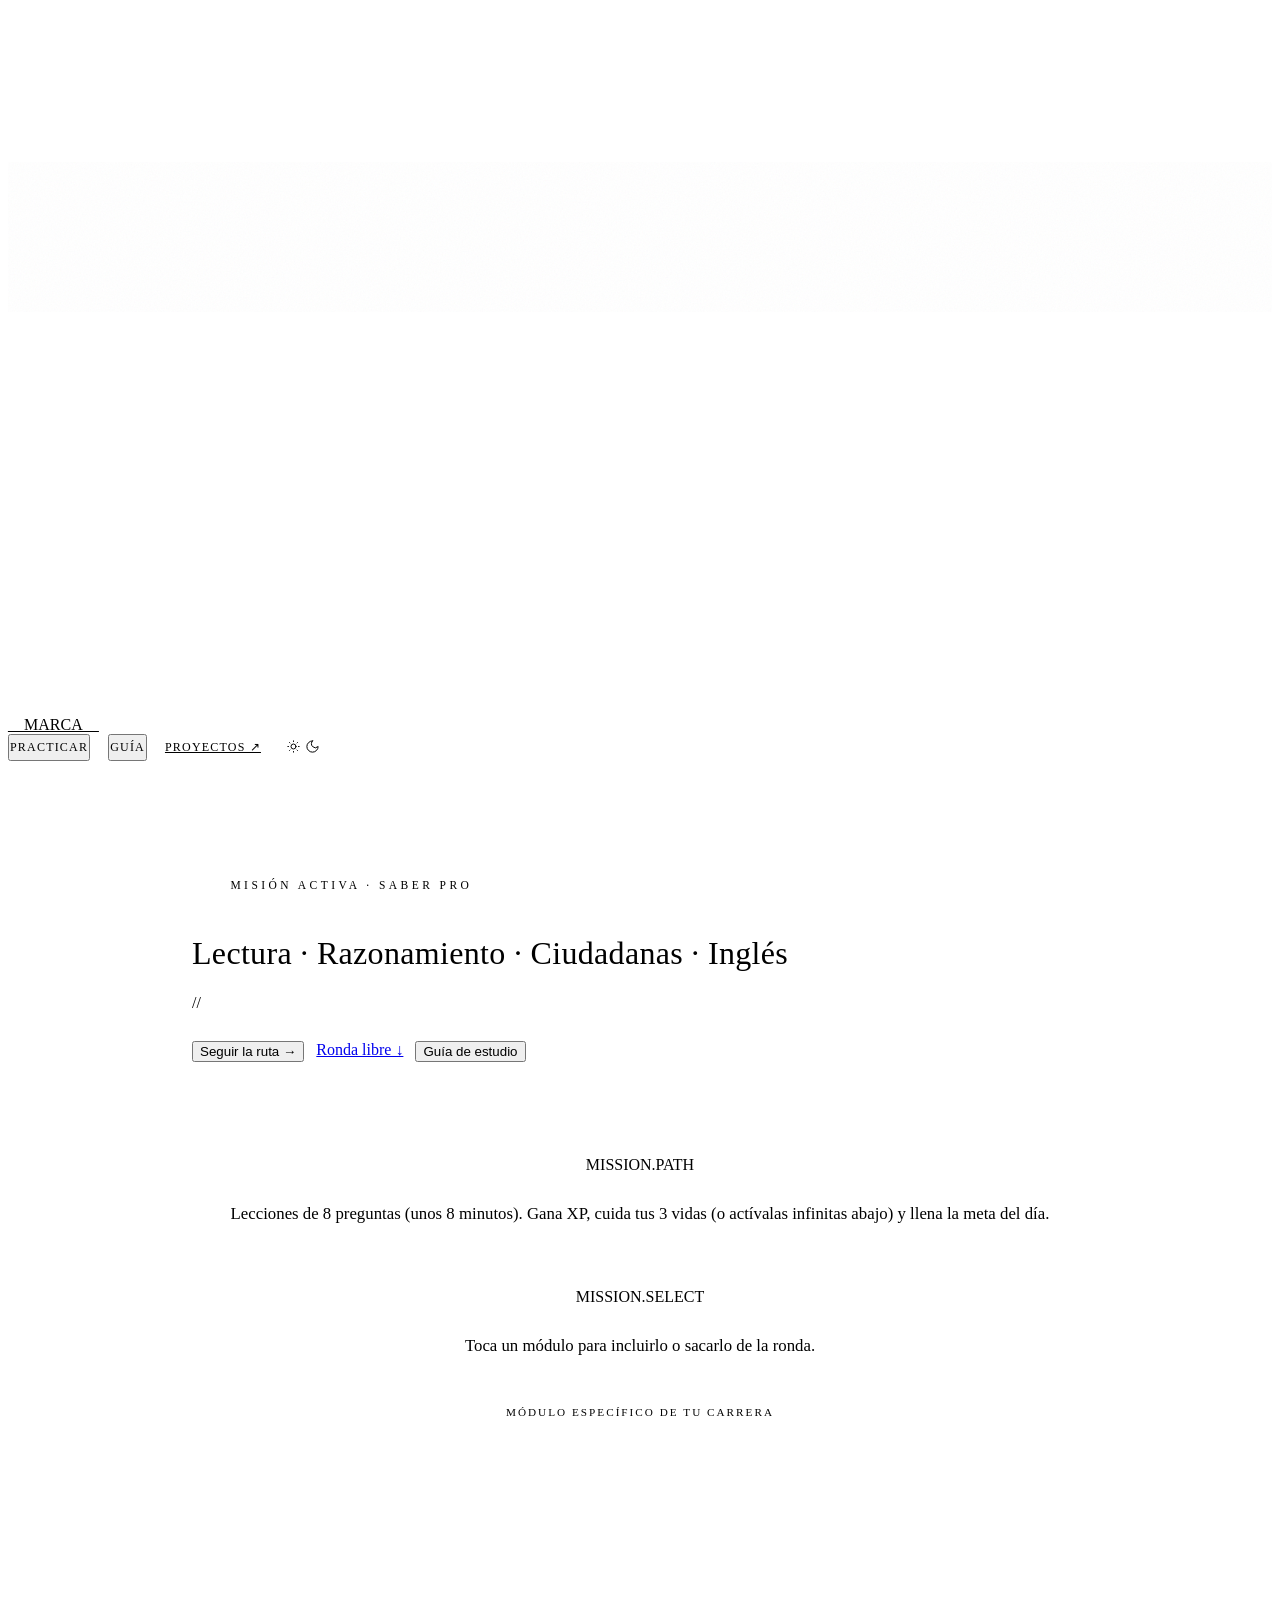
==== commit cb0fca80: "Ruta: opción de vidas infinitas Co-Authored-By: Claude Opus 5.5 (1M context) <noreply@anthropic.com>" ====
--- a/src/plantilla.html
+++ b/src/plantilla.html
@@ -380,7 +380,7 @@
       <span class="text-xs uppercase tracking-[0.3em] text-orbital" style="font-family:var(--font-mono);padding:.5rem 2rem;display:inline-block"><span data-scramble="MISSION.PATH">MISSION.PATH</span></span>
     </div>
     <h2 class="text-shimmer" data-stagger="Ruta al examen"></h2>
-    <p>Lecciones de 8 preguntas (unos 8 minutos). Gana XP, cuida tus 3 vidas y llena la meta del día.</p>
+    <p>Lecciones de 8 preguntas (unos 8 minutos). Gana XP, cuida tus 3 vidas (o actívalas infinitas abajo) y llena la meta del día.</p>
     <div class="section-rule mx-auto mt-8 max-w-[220px]"></div>
   </div>
   <div id="ruta"></div>
@@ -404,6 +404,8 @@
       <div class="sp-opts" style="margin-top:0">
         <label class="sp-chk skill-orbit"><input type="checkbox" id="enfoqueOn" onchange="Enfoque.activar(this.checked)">
           Modo enfoque: sin fondo animado, letra grande, lectura frase a frase y ayudas más rápidas</label>
+        <label class="sp-chk skill-orbit"><input type="checkbox" id="infinitoOn" onchange="Ruta.infinito(this.checked)">
+          Vidas infinitas en la ruta: fallar no quita vidas ni te pone pausa <span class="n">♥ ∞</span></label>
         <label class="sp-chk skill-orbit"><input type="checkbox" id="sonidoOn" onchange="Sonido.activar(this.checked)">
           Sonidos al acertar y fallar</label>
         <label class="sp-chk skill-orbit"><input type="checkbox" id="stickersOn" onchange="Mascota.activar(this.checked)">
@@ -1016,7 +1018,8 @@
   const LEC = 8, META = 300, VIDAS = 3, BLOQUE = 25*60000;
   const S2_DEFECTO = ['formulacion_ingenieria', 'pensamiento_cientifico', 'diseno_software'];
   const ZIG = [0, 46, 72, 46, 0, -46, -72, -46];
-  let mapa = {}, bloque0 = 0, pausaTipo = '', tPausa = 0;
+  let mapa = {}, bloque0 = 0, pausaTipo = '', tPausa = 0, inf = false;
+  try { inf = localStorage.getItem('saberpro-vidas') === 'inf'; } catch(e) {}
   prog.xp ||= 0; prog.dias ||= {}; prog.nodos ||= {}; prog.hist ||= [];
   const dia = (d = new Date()) => d.toLocaleDateString('sv');
   const xpHoy = () => prog.dias[dia()] || 0;
@@ -1101,7 +1104,7 @@
 
   function hud(){
     if (!leccion) return;
-    $('#pillVidas').textContent = '♥'.repeat(leccion.vidas) + '♡'.repeat(VIDAS - leccion.vidas);
+    $('#pillVidas').textContent = inf ? '♥ ∞' : '♥'.repeat(leccion.vidas) + '♡'.repeat(VIDAS - leccion.vidas);
     $('#pillXp').textContent = `+${leccion.xp} XP`;
     $('#pillRonda').textContent = `LECCIÓN ${leccion.hechas.size}/${leccion.total}`;
     $('#barra').style.width = (100*leccion.hechas.size/leccion.total) + '%';
@@ -1122,7 +1125,7 @@
       leccion.hechas.add(p.id);
     } else {
       Sonido.mal(); leccion.perfecta = false;
-      leccion.vidas = Math.max(0, leccion.vidas - 1);
+      if (!inf) leccion.vidas = Math.max(0, leccion.vidas - 1);
       leccion.fallos[p.id] = (leccion.fallos[p.id] || 0) + 1;
       // vuelve al final de la lección (como en Duolingo); a la tercera se da por vista
       if (leccion.fallos[p.id] < 3) cola.push(p); else leccion.hechas.add(p.id);
@@ -1209,7 +1212,11 @@
       if (n) empezarNodo(n.id);
     },
     hud, responder, fin, sumarXp,
-    necesitaPausa: () => leccion && leccion.vidas <= 0,
+    necesitaPausa: () => !inf && leccion && leccion.vidas <= 0,
+    esInfinito: () => inf,
+    infinito(v){ inf = !!v; try { localStorage.setItem('saberpro-vidas', inf ? 'inf' : '3'); } catch(e) {}
+      if (leccion){ leccion.vidas = VIDAS; hud(); }
+      if (inf) Mascota.decir('happy', 'Vidas infinitas: equivócate sin miedo, que así se aprende 💜'); },
     pausa: () => abrirPausa('vidas'),
     cerrarPausa(){
       clearInterval(tPausa); $('#pausa').classList.remove('on');
@@ -1271,7 +1278,7 @@
     + 'Las que fallas vuelven a salir hasta que las domines.';
   $('#stickersOn').checked = Mascota.activo();
   $('#asistOn').checked = Asistencia.activo();
-  $('#enfoqueOn').checked = Enfoque.activo(); $('#sonidoOn').checked = Sonido.activo();
+  $('#enfoqueOn').checked = Enfoque.activo(); $('#infinitoOn').checked = Ruta.esInfinito(); $('#sonidoOn').checked = Sonido.activo();
   Ruta.pintar();
   const ok = Object.values(prog.q).reduce((s,q)=>s+q.ok,0), mal = Object.values(prog.q).reduce((s,q)=>s+q.mal,0);
   const dias = diasAlExamen();
